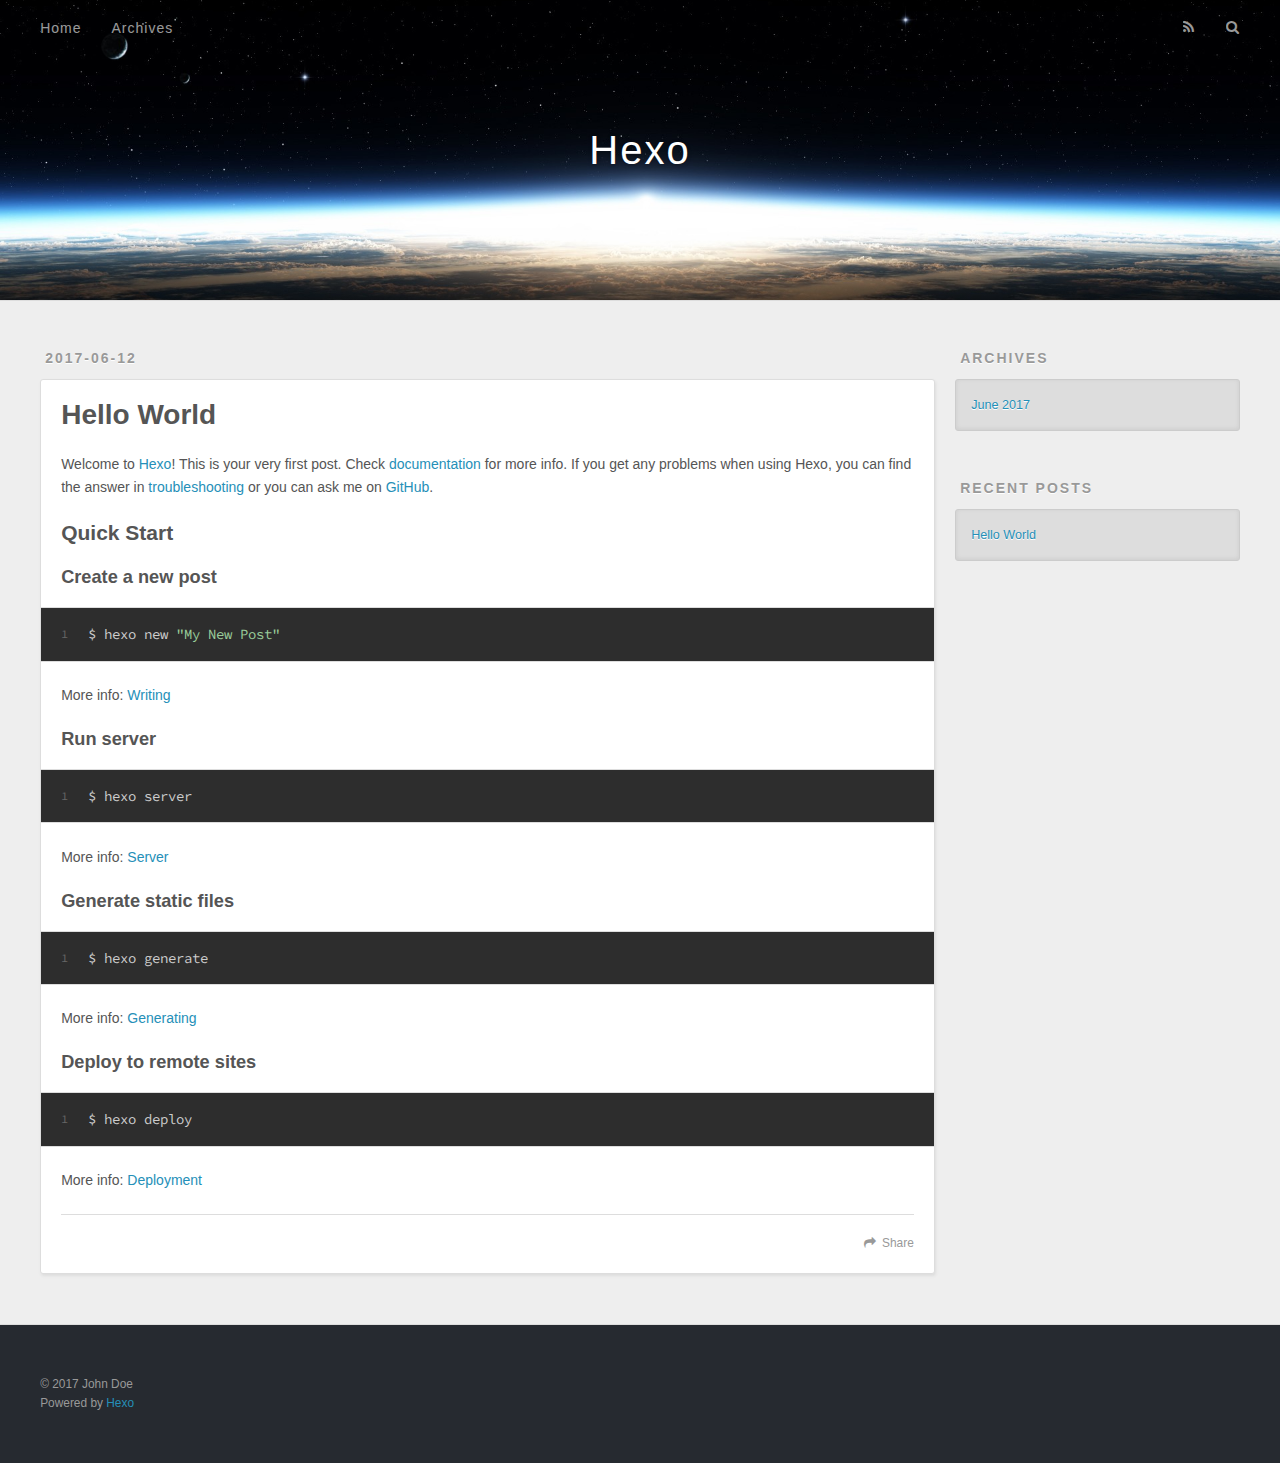
==== index.html @ 24898644 "Site updated: 2017-06-12 10:08:47" ====
<!DOCTYPE html>
<html>
<head>
  <meta charset="utf-8">
  
  <title>Hexo</title>
  <meta name="viewport" content="width=device-width, initial-scale=1, maximum-scale=1">
  <meta property="og:type" content="website">
<meta property="og:title" content="Hexo">
<meta property="og:url" content="http://yoursite.com/index.html">
<meta property="og:site_name" content="Hexo">
<meta name="twitter:card" content="summary">
<meta name="twitter:title" content="Hexo">
  
    <link rel="alternate" href="/atom.xml" title="Hexo" type="application/atom+xml">
  
  
    <link rel="icon" href="/favicon.png">
  
  
    <link href="//fonts.googleapis.com/css?family=Source+Code+Pro" rel="stylesheet" type="text/css">
  
  <link rel="stylesheet" href="/css/style.css">
  

</head>

<body>
  <div id="container">
    <div id="wrap">
      <header id="header">
  <div id="banner"></div>
  <div id="header-outer" class="outer">
    <div id="header-title" class="inner">
      <h1 id="logo-wrap">
        <a href="/" id="logo">Hexo</a>
      </h1>
      
    </div>
    <div id="header-inner" class="inner">
      <nav id="main-nav">
        <a id="main-nav-toggle" class="nav-icon"></a>
        
          <a class="main-nav-link" href="/">Home</a>
        
          <a class="main-nav-link" href="/archives">Archives</a>
        
      </nav>
      <nav id="sub-nav">
        
          <a id="nav-rss-link" class="nav-icon" href="/atom.xml" title="RSS Feed"></a>
        
        <a id="nav-search-btn" class="nav-icon" title="Search"></a>
      </nav>
      <div id="search-form-wrap">
        <form action="//google.com/search" method="get" accept-charset="UTF-8" class="search-form"><input type="search" name="q" class="search-form-input" placeholder="Search"><button type="submit" class="search-form-submit">&#xF002;</button><input type="hidden" name="sitesearch" value="http://yoursite.com"></form>
      </div>
    </div>
  </div>
</header>
      <div class="outer">
        <section id="main">
  
    <article id="post-hello-world" class="article article-type-post" itemscope itemprop="blogPost">
  <div class="article-meta">
    <a href="/2017/06/12/hello-world/" class="article-date">
  <time datetime="2017-06-12T01:46:15.329Z" itemprop="datePublished">2017-06-12</time>
</a>
    
  </div>
  <div class="article-inner">
    
    
      <header class="article-header">
        
  
    <h1 itemprop="name">
      <a class="article-title" href="/2017/06/12/hello-world/">Hello World</a>
    </h1>
  

      </header>
    
    <div class="article-entry" itemprop="articleBody">
      
        <p>Welcome to <a href="https://hexo.io/" target="_blank" rel="external">Hexo</a>! This is your very first post. Check <a href="https://hexo.io/docs/" target="_blank" rel="external">documentation</a> for more info. If you get any problems when using Hexo, you can find the answer in <a href="https://hexo.io/docs/troubleshooting.html" target="_blank" rel="external">troubleshooting</a> or you can ask me on <a href="https://github.com/hexojs/hexo/issues" target="_blank" rel="external">GitHub</a>.</p>
<h2 id="Quick-Start"><a href="#Quick-Start" class="headerlink" title="Quick Start"></a>Quick Start</h2><h3 id="Create-a-new-post"><a href="#Create-a-new-post" class="headerlink" title="Create a new post"></a>Create a new post</h3><figure class="highlight bash"><table><tr><td class="gutter"><pre><div class="line">1</div></pre></td><td class="code"><pre><div class="line">$ hexo new <span class="string">"My New Post"</span></div></pre></td></tr></table></figure>
<p>More info: <a href="https://hexo.io/docs/writing.html" target="_blank" rel="external">Writing</a></p>
<h3 id="Run-server"><a href="#Run-server" class="headerlink" title="Run server"></a>Run server</h3><figure class="highlight bash"><table><tr><td class="gutter"><pre><div class="line">1</div></pre></td><td class="code"><pre><div class="line">$ hexo server</div></pre></td></tr></table></figure>
<p>More info: <a href="https://hexo.io/docs/server.html" target="_blank" rel="external">Server</a></p>
<h3 id="Generate-static-files"><a href="#Generate-static-files" class="headerlink" title="Generate static files"></a>Generate static files</h3><figure class="highlight bash"><table><tr><td class="gutter"><pre><div class="line">1</div></pre></td><td class="code"><pre><div class="line">$ hexo generate</div></pre></td></tr></table></figure>
<p>More info: <a href="https://hexo.io/docs/generating.html" target="_blank" rel="external">Generating</a></p>
<h3 id="Deploy-to-remote-sites"><a href="#Deploy-to-remote-sites" class="headerlink" title="Deploy to remote sites"></a>Deploy to remote sites</h3><figure class="highlight bash"><table><tr><td class="gutter"><pre><div class="line">1</div></pre></td><td class="code"><pre><div class="line">$ hexo deploy</div></pre></td></tr></table></figure>
<p>More info: <a href="https://hexo.io/docs/deployment.html" target="_blank" rel="external">Deployment</a></p>

      
    </div>
    <footer class="article-footer">
      <a data-url="http://yoursite.com/2017/06/12/hello-world/" data-id="cj3thqyac0000pcvnlq1rudd5" class="article-share-link">Share</a>
      
      
    </footer>
  </div>
  
</article>


  

</section>
        
          <aside id="sidebar">
  
    

  
    

  
    
  
    
  <div class="widget-wrap">
    <h3 class="widget-title">Archives</h3>
    <div class="widget">
      <ul class="archive-list"><li class="archive-list-item"><a class="archive-list-link" href="/archives/2017/06/">June 2017</a></li></ul>
    </div>
  </div>


  
    
  <div class="widget-wrap">
    <h3 class="widget-title">Recent Posts</h3>
    <div class="widget">
      <ul>
        
          <li>
            <a href="/2017/06/12/hello-world/">Hello World</a>
          </li>
        
      </ul>
    </div>
  </div>

  
</aside>
        
      </div>
      <footer id="footer">
  
  <div class="outer">
    <div id="footer-info" class="inner">
      &copy; 2017 John Doe<br>
      Powered by <a href="http://hexo.io/" target="_blank">Hexo</a>
    </div>
  </div>
</footer>
    </div>
    <nav id="mobile-nav">
  
    <a href="/" class="mobile-nav-link">Home</a>
  
    <a href="/archives" class="mobile-nav-link">Archives</a>
  
</nav>
    

<script src="//ajax.googleapis.com/ajax/libs/jquery/2.0.3/jquery.min.js"></script>


  <link rel="stylesheet" href="/fancybox/jquery.fancybox.css">
  <script src="/fancybox/jquery.fancybox.pack.js"></script>


<script src="/js/script.js"></script>

  </div>
</body>
</html>
---- css/style.css ----
body {
  width: 100%;
}
body:before,
body:after {
  content: "";
  display: table;
}
body:after {
  clear: both;
}
html,
body,
div,
span,
applet,
object,
iframe,
h1,
h2,
h3,
h4,
h5,
h6,
p,
blockquote,
pre,
a,
abbr,
acronym,
address,
big,
cite,
code,
del,
dfn,
em,
img,
ins,
kbd,
q,
s,
samp,
small,
strike,
strong,
sub,
sup,
tt,
var,
dl,
dt,
dd,
ol,
ul,
li,
fieldset,
form,
label,
legend,
table,
caption,
tbody,
tfoot,
thead,
tr,
th,
td {
  margin: 0;
  padding: 0;
  border: 0;
  outline: 0;
  font-weight: inherit;
  font-style: inherit;
  font-family: inherit;
  font-size: 100%;
  vertical-align: baseline;
}
body {
  line-height: 1;
  color: #000;
  background: #fff;
}
ol,
ul {
  list-style: none;
}
table {
  border-collapse: separate;
  border-spacing: 0;
  vertical-align: middle;
}
caption,
th,
td {
  text-align: left;
  font-weight: normal;
  vertical-align: middle;
}
a img {
  border: none;
}
input,
button {
  margin: 0;
  padding: 0;
}
input::-moz-focus-inner,
button::-moz-focus-inner {
  border: 0;
  padding: 0;
}
@font-face {
  font-family: FontAwesome;
  font-style: normal;
  font-weight: normal;
  src: url("fonts/fontawesome-webfont.eot?v=#4.0.3");
  src: url("fonts/fontawesome-webfont.eot?#iefix&v=#4.0.3") format("embedded-opentype"), url("fonts/fontawesome-webfont.woff?v=#4.0.3") format("woff"), url("fonts/fontawesome-webfont.ttf?v=#4.0.3") format("truetype"), url("fonts/fontawesome-webfont.svg#fontawesomeregular?v=#4.0.3") format("svg");
}
html,
body,
#container {
  height: 100%;
}
body {
  background: #eee;
  font: 14px "Helvetica Neue", Helvetica, Arial, sans-serif;
  -webkit-text-size-adjust: 100%;
}
.outer {
  max-width: 1220px;
  margin: 0 auto;
  padding: 0 20px;
}
.outer:before,
.outer:after {
  content: "";
  display: table;
}
.outer:after {
  clear: both;
}
.inner {
  display: inline;
  float: left;
  width: 98.33333333333333%;
  margin: 0 0.833333333333333%;
}
.left,
.alignleft {
  float: left;
}
.right,
.alignright {
  float: right;
}
.clear {
  clear: both;
}
#container {
  position: relative;
}
.mobile-nav-on {
  overflow: hidden;
}
#wrap {
  height: 100%;
  width: 100%;
  position: absolute;
  top: 0;
  left: 0;
  -webkit-transition: 0.2s ease-out;
  -moz-transition: 0.2s ease-out;
  -ms-transition: 0.2s ease-out;
  transition: 0.2s ease-out;
  z-index: 1;
  background: #eee;
}
.mobile-nav-on #wrap {
  left: 280px;
}
@media screen and (min-width: 768px) {
  #main {
    display: inline;
    float: left;
    width: 73.33333333333333%;
    margin: 0 0.833333333333333%;
  }
}
.article-date,
.article-category-link,
.archive-year,
.widget-title {
  text-decoration: none;
  text-transform: uppercase;
  letter-spacing: 2px;
  color: #999;
  margin-bottom: 1em;
  margin-left: 5px;
  line-height: 1em;
  text-shadow: 0 1px #fff;
  font-weight: bold;
}
.article-inner,
.archive-article-inner {
  background: #fff;
  -webkit-box-shadow: 1px 2px 3px #ddd;
  box-shadow: 1px 2px 3px #ddd;
  border: 1px solid #ddd;
  border-radius: 3px;
}
.article-entry h1,
.widget h1 {
  font-size: 2em;
}
.article-entry h2,
.widget h2 {
  font-size: 1.5em;
}
.article-entry h3,
.widget h3 {
  font-size: 1.3em;
}
.article-entry h4,
.widget h4 {
  font-size: 1.2em;
}
.article-entry h5,
.widget h5 {
  font-size: 1em;
}
.article-entry h6,
.widget h6 {
  font-size: 1em;
  color: #999;
}
.article-entry hr,
.widget hr {
  border: 1px dashed #ddd;
}
.article-entry strong,
.widget strong {
  font-weight: bold;
}
.article-entry em,
.widget em,
.article-entry cite,
.widget cite {
  font-style: italic;
}
.article-entry sup,
.widget sup,
.article-entry sub,
.widget sub {
  font-size: 0.75em;
  line-height: 0;
  position: relative;
  vertical-align: baseline;
}
.article-entry sup,
.widget sup {
  top: -0.5em;
}
.article-entry sub,
.widget sub {
  bottom: -0.2em;
}
.article-entry small,
.widget small {
  font-size: 0.85em;
}
.article-entry acronym,
.widget acronym,
.article-entry abbr,
.widget abbr {
  border-bottom: 1px dotted;
}
.article-entry ul,
.widget ul,
.article-entry ol,
.widget ol,
.article-entry dl,
.widget dl {
  margin: 0 20px;
  line-height: 1.6em;
}
.article-entry ul ul,
.widget ul ul,
.article-entry ol ul,
.widget ol ul,
.article-entry ul ol,
.widget ul ol,
.article-entry ol ol,
.widget ol ol {
  margin-top: 0;
  margin-bottom: 0;
}
.article-entry ul,
.widget ul {
  list-style: disc;
}
.article-entry ol,
.widget ol {
  list-style: decimal;
}
.article-entry dt,
.widget dt {
  font-weight: bold;
}
#header {
  height: 300px;
  position: relative;
  border-bottom: 1px solid #ddd;
}
#header:before,
#header:after {
  content: "";
  position: absolute;
  left: 0;
  right: 0;
  height: 40px;
}
#header:before {
  top: 0;
  background: -webkit-linear-gradient(rgba(0,0,0,0.2), transparent);
  background: -moz-linear-gradient(rgba(0,0,0,0.2), transparent);
  background: -ms-linear-gradient(rgba(0,0,0,0.2), transparent);
  background: linear-gradient(rgba(0,0,0,0.2), transparent);
}
#header:after {
  bottom: 0;
  background: -webkit-linear-gradient(transparent, rgba(0,0,0,0.2));
  background: -moz-linear-gradient(transparent, rgba(0,0,0,0.2));
  background: -ms-linear-gradient(transparent, rgba(0,0,0,0.2));
  background: linear-gradient(transparent, rgba(0,0,0,0.2));
}
#header-outer {
  height: 100%;
  position: relative;
}
#header-inner {
  position: relative;
  overflow: hidden;
}
#banner {
  position: absolute;
  top: 0;
  left: 0;
  width: 100%;
  height: 100%;
  background: url("images/banner.jpg") center #000;
  -webkit-background-size: cover;
  -moz-background-size: cover;
  background-size: cover;
  z-index: -1;
}
#header-title {
  text-align: center;
  height: 40px;
  position: absolute;
  top: 50%;
  left: 0;
  margin-top: -20px;
}
#logo,
#subtitle {
  text-decoration: none;
  color: #fff;
  font-weight: 300;
  text-shadow: 0 1px 4px rgba(0,0,0,0.3);
}
#logo {
  font-size: 40px;
  line-height: 40px;
  letter-spacing: 2px;
}
#subtitle {
  font-size: 16px;
  line-height: 16px;
  letter-spacing: 1px;
}
#subtitle-wrap {
  margin-top: 16px;
}
#main-nav {
  float: left;
  margin-left: -15px;
}
.nav-icon,
.main-nav-link {
  float: left;
  color: #fff;
  opacity: 0.6;
  text-decoration: none;
  text-shadow: 0 1px rgba(0,0,0,0.2);
  -webkit-transition: opacity 0.2s;
  -moz-transition: opacity 0.2s;
  -ms-transition: opacity 0.2s;
  transition: opacity 0.2s;
  display: block;
  padding: 20px 15px;
}
.nav-icon:hover,
.main-nav-link:hover {
  opacity: 1;
}
.nav-icon {
  font-family: FontAwesome;
  text-align: center;
  font-size: 14px;
  width: 14px;
  height: 14px;
  padding: 20px 15px;
  position: relative;
  cursor: pointer;
}
.main-nav-link {
  font-weight: 300;
  letter-spacing: 1px;
}
@media screen and (max-width: 479px) {
  .main-nav-link {
    display: none;
  }
}
#main-nav-toggle {
  display: none;
}
#main-nav-toggle:before {
  content: "\f0c9";
}
@media screen and (max-width: 479px) {
  #main-nav-toggle {
    display: block;
  }
}
#sub-nav {
  float: right;
  margin-right: -15px;
}
#nav-rss-link:before {
  content: "\f09e";
}
#nav-search-btn:before {
  content: "\f002";
}
#search-form-wrap {
  position: absolute;
  top: 15px;
  width: 150px;
  height: 30px;
  right: -150px;
  opacity: 0;
  -webkit-transition: 0.2s ease-out;
  -moz-transition: 0.2s ease-out;
  -ms-transition: 0.2s ease-out;
  transition: 0.2s ease-out;
}
#search-form-wrap.on {
  opacity: 1;
  right: 0;
}
@media screen and (max-width: 479px) {
  #search-form-wrap {
    width: 100%;
    right: -100%;
  }
}
.search-form {
  position: absolute;
  top: 0;
  left: 0;
  right: 0;
  background: #fff;
  padding: 5px 15px;
  border-radius: 15px;
  -webkit-box-shadow: 0 0 10px rgba(0,0,0,0.3);
  box-shadow: 0 0 10px rgba(0,0,0,0.3);
}
.search-form-input {
  border: none;
  background: none;
  color: #555;
  width: 100%;
  font: 13px "Helvetica Neue", Helvetica, Arial, sans-serif;
  outline: none;
}
.search-form-input::-webkit-search-results-decoration,
.search-form-input::-webkit-search-cancel-button {
  -webkit-appearance: none;
}
.search-form-submit {
  position: absolute;
  top: 50%;
  right: 10px;
  margin-top: -7px;
  font: 13px FontAwesome;
  border: none;
  background: none;
  color: #bbb;
  cursor: pointer;
}
.search-form-submit:hover,
.search-form-submit:focus {
  color: #777;
}
.article {
  margin: 50px 0;
}
.article-inner {
  overflow: hidden;
}
.article-meta:before,
.article-meta:after {
  content: "";
  display: table;
}
.article-meta:after {
  clear: both;
}
.article-date {
  float: left;
}
.article-category {
  float: left;
  line-height: 1em;
  color: #ccc;
  text-shadow: 0 1px #fff;
  margin-left: 8px;
}
.article-category:before {
  content: "\2022";
}
.article-category-link {
  margin: 0 12px 1em;
}
.article-header {
  padding: 20px 20px 0;
}
.article-title {
  text-decoration: none;
  font-size: 2em;
  font-weight: bold;
  color: #555;
  line-height: 1.1em;
  -webkit-transition: color 0.2s;
  -moz-transition: color 0.2s;
  -ms-transition: color 0.2s;
  transition: color 0.2s;
}
a.article-title:hover {
  color: #258fb8;
}
.article-entry {
  color: #555;
  padding: 0 20px;
}
.article-entry:before,
.article-entry:after {
  content: "";
  display: table;
}
.article-entry:after {
  clear: both;
}
.article-entry p,
.article-entry table {
  line-height: 1.6em;
  margin: 1.6em 0;
}
.article-entry h1,
.article-entry h2,
.article-entry h3,
.article-entry h4,
.article-entry h5,
.article-entry h6 {
  font-weight: bold;
}
.article-entry h1,
.article-entry h2,
.article-entry h3,
.article-entry h4,
.article-entry h5,
.article-entry h6 {
  line-height: 1.1em;
  margin: 1.1em 0;
}
.article-entry a {
  color: #258fb8;
  text-decoration: none;
}
.article-entry a:hover {
  text-decoration: underline;
}
.article-entry ul,
.article-entry ol,
.article-entry dl {
  margin-top: 1.6em;
  margin-bottom: 1.6em;
}
.article-entry img,
.article-entry video {
  max-width: 100%;
  height: auto;
  display: block;
  margin: auto;
}
.article-entry iframe {
  border: none;
}
.article-entry table {
  width: 100%;
  border-collapse: collapse;
  border-spacing: 0;
}
.article-entry th {
  font-weight: bold;
  border-bottom: 3px solid #ddd;
  padding-bottom: 0.5em;
}
.article-entry td {
  border-bottom: 1px solid #ddd;
  padding: 10px 0;
}
.article-entry blockquote {
  font-family: Georgia, "Times New Roman", serif;
  font-size: 1.4em;
  margin: 1.6em 20px;
  text-align: center;
}
.article-entry blockquote footer {
  font-size: 14px;
  margin: 1.6em 0;
  font-family: "Helvetica Neue", Helvetica, Arial, sans-serif;
}
.article-entry blockquote footer cite:before {
  content: "—";
  padding: 0 0.5em;
}
.article-entry .pullquote {
  text-align: left;
  width: 45%;
  margin: 0;
}
.article-entry .pullquote.left {
  margin-left: 0.5em;
  margin-right: 1em;
}
.article-entry .pullquote.right {
  margin-right: 0.5em;
  margin-left: 1em;
}
.article-entry .caption {
  color: #999;
  display: block;
  font-size: 0.9em;
  margin-top: 0.5em;
  position: relative;
  text-align: center;
}
.article-entry .video-container {
  position: relative;
  padding-top: 56.25%;
  height: 0;
  overflow: hidden;
}
.article-entry .video-container iframe,
.article-entry .video-container object,
.article-entry .video-container embed {
  position: absolute;
  top: 0;
  left: 0;
  width: 100%;
  height: 100%;
  margin-top: 0;
}
.article-more-link a {
  display: inline-block;
  line-height: 1em;
  padding: 6px 15px;
  border-radius: 15px;
  background: #eee;
  color: #999;
  text-shadow: 0 1px #fff;
  text-decoration: none;
}
.article-more-link a:hover {
  background: #258fb8;
  color: #fff;
  text-decoration: none;
  text-shadow: 0 1px #1e7293;
}
.article-footer {
  font-size: 0.85em;
  line-height: 1.6em;
  border-top: 1px solid #ddd;
  padding-top: 1.6em;
  margin: 0 20px 20px;
}
.article-footer:before,
.article-footer:after {
  content: "";
  display: table;
}
.article-footer:after {
  clear: both;
}
.article-footer a {
  color: #999;
  text-decoration: none;
}
.article-footer a:hover {
  color: #555;
}
.article-tag-list-item {
  float: left;
  margin-right: 10px;
}
.article-tag-list-link:before {
  content: "#";
}
.article-comment-link {
  float: right;
}
.article-comment-link:before {
  content: "\f075";
  font-family: FontAwesome;
  padding-right: 8px;
}
.article-share-link {
  cursor: pointer;
  float: right;
  margin-left: 20px;
}
.article-share-link:before {
  content: "\f064";
  font-family: FontAwesome;
  padding-right: 6px;
}
#article-nav {
  position: relative;
}
#article-nav:before,
#article-nav:after {
  content: "";
  display: table;
}
#article-nav:after {
  clear: both;
}
@media screen and (min-width: 768px) {
  #article-nav {
    margin: 50px 0;
  }
  #article-nav:before {
    width: 8px;
    height: 8px;
    position: absolute;
    top: 50%;
    left: 50%;
    margin-top: -4px;
    margin-left: -4px;
    content: "";
    border-radius: 50%;
    background: #ddd;
    -webkit-box-shadow: 0 1px 2px #fff;
    box-shadow: 0 1px 2px #fff;
  }
}
.article-nav-link-wrap {
  text-decoration: none;
  text-shadow: 0 1px #fff;
  color: #999;
  -webkit-box-sizing: border-box;
  -moz-box-sizing: border-box;
  box-sizing: border-box;
  margin-top: 50px;
  text-align: center;
  display: block;
}
.article-nav-link-wrap:hover {
  color: #555;
}
@media screen and (min-width: 768px) {
  .article-nav-link-wrap {
    width: 50%;
    margin-top: 0;
  }
}
@media screen and (min-width: 768px) {
  #article-nav-newer {
    float: left;
    text-align: right;
    padding-right: 20px;
  }
}
@media screen and (min-width: 768px) {
  #article-nav-older {
    float: right;
    text-align: left;
    padding-left: 20px;
  }
}
.article-nav-caption {
  text-transform: uppercase;
  letter-spacing: 2px;
  color: #ddd;
  line-height: 1em;
  font-weight: bold;
}
#article-nav-newer .article-nav-caption {
  margin-right: -2px;
}
.article-nav-title {
  font-size: 0.85em;
  line-height: 1.6em;
  margin-top: 0.5em;
}
.article-share-box {
  position: absolute;
  display: none;
  background: #fff;
  -webkit-box-shadow: 1px 2px 10px rgba(0,0,0,0.2);
  box-shadow: 1px 2px 10px rgba(0,0,0,0.2);
  border-radius: 3px;
  margin-left: -145px;
  overflow: hidden;
  z-index: 1;
}
.article-share-box.on {
  display: block;
}
.article-share-input {
  width: 100%;
  background: none;
  -webkit-box-sizing: border-box;
  -moz-box-sizing: border-box;
  box-sizing: border-box;
  font: 14px "Helvetica Neue", Helvetica, Arial, sans-serif;
  padding: 0 15px;
  color: #555;
  outline: none;
  border: 1px solid #ddd;
  border-radius: 3px 3px 0 0;
  height: 36px;
  line-height: 36px;
}
.article-share-links {
  background: #eee;
}
.article-share-links:before,
.article-share-links:after {
  content: "";
  display: table;
}
.article-share-links:after {
  clear: both;
}
.article-share-twitter,
.article-share-facebook,
.article-share-pinterest,
.article-share-google {
  width: 50px;
  height: 36px;
  display: block;
  float: left;
  position: relative;
  color: #999;
  text-shadow: 0 1px #fff;
}
.article-share-twitter:before,
.article-share-facebook:before,
.article-share-pinterest:before,
.article-share-google:before {
  font-size: 20px;
  font-family: FontAwesome;
  width: 20px;
  height: 20px;
  position: absolute;
  top: 50%;
  left: 50%;
  margin-top: -10px;
  margin-left: -10px;
  text-align: center;
}
.article-share-twitter:hover,
.article-share-facebook:hover,
.article-share-pinterest:hover,
.article-share-google:hover {
  color: #fff;
}
.article-share-twitter:before {
  content: "\f099";
}
.article-share-twitter:hover {
  background: #00aced;
  text-shadow: 0 1px #008abe;
}
.article-share-facebook:before {
  content: "\f09a";
}
.article-share-facebook:hover {
  background: #3b5998;
  text-shadow: 0 1px #2f477a;
}
.article-share-pinterest:before {
  content: "\f0d2";
}
.article-share-pinterest:hover {
  background: #cb2027;
  text-shadow: 0 1px #a21a1f;
}
.article-share-google:before {
  content: "\f0d5";
}
.article-share-google:hover {
  background: #dd4b39;
  text-shadow: 0 1px #be3221;
}
.article-gallery {
  background: #000;
  position: relative;
}
.article-gallery-photos {
  position: relative;
  overflow: hidden;
}
.article-gallery-img {
  display: none;
  max-width: 100%;
}
.article-gallery-img:first-child {
  display: block;
}
.article-gallery-img.loaded {
  position: absolute;
  display: block;
}
.article-gallery-img img {
  display: block;
  max-width: 100%;
  margin: 0 auto;
}
#comments {
  background: #fff;
  -webkit-box-shadow: 1px 2px 3px #ddd;
  box-shadow: 1px 2px 3px #ddd;
  padding: 20px;
  border: 1px solid #ddd;
  border-radius: 3px;
  margin: 50px 0;
}
#comments a {
  color: #258fb8;
}
.archives-wrap {
  margin: 50px 0;
}
.archives:before,
.archives:after {
  content: "";
  display: table;
}
.archives:after {
  clear: both;
}
.archive-year-wrap {
  margin-bottom: 1em;
}
.archives {
  -webkit-column-gap: 10px;
  -moz-column-gap: 10px;
  column-gap: 10px;
}
@media screen and (min-width: 480px) and (max-width: 767px) {
  .archives {
    -webkit-column-count: 2;
    -moz-column-count: 2;
    column-count: 2;
  }
}
@media screen and (min-width: 768px) {
  .archives {
    -webkit-column-count: 3;
    -moz-column-count: 3;
    column-count: 3;
  }
}
.archive-article {
  -webkit-column-break-inside: avoid;
  page-break-inside: avoid;
  overflow: hidden;
  break-inside: avoid-column;
}
.archive-article-inner {
  padding: 10px;
  margin-bottom: 15px;
}
.archive-article-title {
  text-decoration: none;
  font-weight: bold;
  color: #555;
  -webkit-transition: color 0.2s;
  -moz-transition: color 0.2s;
  -ms-transition: color 0.2s;
  transition: color 0.2s;
  line-height: 1.6em;
}
.archive-article-title:hover {
  color: #258fb8;
}
.archive-article-footer {
  margin-top: 1em;
}
.archive-article-date {
  color: #999;
  text-decoration: none;
  font-size: 0.85em;
  line-height: 1em;
  margin-bottom: 0.5em;
  display: block;
}
#page-nav {
  margin: 50px auto;
  background: #fff;
  -webkit-box-shadow: 1px 2px 3px #ddd;
  box-shadow: 1px 2px 3px #ddd;
  border: 1px solid #ddd;
  border-radius: 3px;
  text-align: center;
  color: #999;
  overflow: hidden;
}
#page-nav:before,
#page-nav:after {
  content: "";
  display: table;
}
#page-nav:after {
  clear: both;
}
#page-nav a,
#page-nav span {
  padding: 10px 20px;
  line-height: 1;
  height: 2ex;
}
#page-nav a {
  color: #999;
  text-decoration: none;
}
#page-nav a:hover {
  background: #999;
  color: #fff;
}
#page-nav .prev {
  float: left;
}
#page-nav .next {
  float: right;
}
#page-nav .page-number {
  display: inline-block;
}
@media screen and (max-width: 479px) {
  #page-nav .page-number {
    display: none;
  }
}
#page-nav .current {
  color: #555;
  font-weight: bold;
}
#page-nav .space {
  color: #ddd;
}
#footer {
  background: #262a30;
  padding: 50px 0;
  border-top: 1px solid #ddd;
  color: #999;
}
#footer a {
  color: #258fb8;
  text-decoration: none;
}
#footer a:hover {
  text-decoration: underline;
}
#footer-info {
  line-height: 1.6em;
  font-size: 0.85em;
}
.article-entry pre,
.article-entry .highlight {
  background: #2d2d2d;
  margin: 0 -20px;
  padding: 15px 20px;
  border-style: solid;
  border-color: #ddd;
  border-width: 1px 0;
  overflow: auto;
  color: #ccc;
  line-height: 22.400000000000002px;
}
.article-entry .highlight .gutter pre,
.article-entry .gist .gist-file .gist-data .line-numbers {
  color: #666;
  font-size: 0.85em;
}
.article-entry pre,
.article-entry code {
  font-family: "Source Code Pro", Consolas, Monaco, Menlo, Consolas, monospace;
}
.article-entry code {
  background: #eee;
  text-shadow: 0 1px #fff;
  padding: 0 0.3em;
}
.article-entry pre code {
  background: none;
  text-shadow: none;
  padding: 0;
}
.article-entry .highlight pre {
  border: none;
  margin: 0;
  padding: 0;
}
.article-entry .highlight table {
  margin: 0;
  width: auto;
}
.article-entry .highlight td {
  border: none;
  padding: 0;
}
.article-entry .highlight figcaption {
  font-size: 0.85em;
  color: #999;
  line-height: 1em;
  margin-bottom: 1em;
}
.article-entry .highlight figcaption:before,
.article-entry .highlight figcaption:after {
  content: "";
  display: table;
}
.article-entry .highlight figcaption:after {
  clear: both;
}
.article-entry .highlight figcaption a {
  float: right;
}
.article-entry .highlight .gutter pre {
  text-align: right;
  padding-right: 20px;
}
.article-entry .highlight .line {
  height: 22.400000000000002px;
}
.article-entry .highlight .line.marked {
  background: #515151;
}
.article-entry .gist {
  margin: 0 -20px;
  border-style: solid;
  border-color: #ddd;
  border-width: 1px 0;
  background: #2d2d2d;
  padding: 15px 20px 15px 0;
}
.article-entry .gist .gist-file {
  border: none;
  font-family: "Source Code Pro", Consolas, Monaco, Menlo, Consolas, monospace;
  margin: 0;
}
.article-entry .gist .gist-file .gist-data {
  background: none;
  border: none;
}
.article-entry .gist .gist-file .gist-data .line-numbers {
  background: none;
  border: none;
  padding: 0 20px 0 0;
}
.article-entry .gist .gist-file .gist-data .line-data {
  padding: 0 !important;
}
.article-entry .gist .gist-file .highlight {
  margin: 0;
  padding: 0;
  border: none;
}
.article-entry .gist .gist-file .gist-meta {
  background: #2d2d2d;
  color: #999;
  font: 0.85em "Helvetica Neue", Helvetica, Arial, sans-serif;
  text-shadow: 0 0;
  padding: 0;
  margin-top: 1em;
  margin-left: 20px;
}
.article-entry .gist .gist-file .gist-meta a {
  color: #258fb8;
  font-weight: normal;
}
.article-entry .gist .gist-file .gist-meta a:hover {
  text-decoration: underline;
}
pre .comment,
pre .title {
  color: #999;
}
pre .variable,
pre .attribute,
pre .tag,
pre .regexp,
pre .ruby .constant,
pre .xml .tag .title,
pre .xml .pi,
pre .xml .doctype,
pre .html .doctype,
pre .css .id,
pre .css .class,
pre .css .pseudo {
  color: #f2777a;
}
pre .number,
pre .preprocessor,
pre .built_in,
pre .literal,
pre .params,
pre .constant {
  color: #f99157;
}
pre .class,
pre .ruby .class .title,
pre .css .rules .attribute {
  color: #9c9;
}
pre .string,
pre .value,
pre .inheritance,
pre .header,
pre .ruby .symbol,
pre .xml .cdata {
  color: #9c9;
}
pre .css .hexcolor {
  color: #6cc;
}
pre .function,
pre .python .decorator,
pre .python .title,
pre .ruby .function .title,
pre .ruby .title .keyword,
pre .perl .sub,
pre .javascript .title,
pre .coffeescript .title {
  color: #69c;
}
pre .keyword,
pre .javascript .function {
  color: #c9c;
}
@media screen and (max-width: 479px) {
  #mobile-nav {
    position: absolute;
    top: 0;
    left: 0;
    width: 280px;
    height: 100%;
    background: #191919;
    border-right: 1px solid #fff;
  }
}
@media screen and (max-width: 479px) {
  .mobile-nav-link {
    display: block;
    color: #999;
    text-decoration: none;
    padding: 15px 20px;
    font-weight: bold;
  }
  .mobile-nav-link:hover {
    color: #fff;
  }
}
@media screen and (min-width: 768px) {
  #sidebar {
    display: inline;
    float: left;
    width: 23.333333333333332%;
    margin: 0 0.833333333333333%;
  }
}
.widget-wrap {
  margin: 50px 0;
}
.widget {
  color: #777;
  text-shadow: 0 1px #fff;
  background: #ddd;
  -webkit-box-shadow: 0 -1px 4px #ccc inset;
  box-shadow: 0 -1px 4px #ccc inset;
  border: 1px solid #ccc;
  padding: 15px;
  border-radius: 3px;
}
.widget a {
  color: #258fb8;
  text-decoration: none;
}
.widget a:hover {
  text-decoration: underline;
}
.widget ul ul,
.widget ol ul,
.widget dl ul,
.widget ul ol,
.widget ol ol,
.widget dl ol,
.widget ul dl,
.widget ol dl,
.widget dl dl {
  margin-left: 15px;
  list-style: disc;
}
.widget {
  line-height: 1.6em;
  word-wrap: break-word;
  font-size: 0.9em;
}
.widget ul,
.widget ol {
  list-style: none;
  margin: 0;
}
.widget ul ul,
.widget ol ul,
.widget ul ol,
.widget ol ol {
  margin: 0 20px;
}
.widget ul ul,
.widget ol ul {
  list-style: disc;
}
.widget ul ol,
.widget ol ol {
  list-style: decimal;
}
.category-list-count,
.tag-list-count,
.archive-list-count {
  padding-left: 5px;
  color: #999;
  font-size: 0.85em;
}
.category-list-count:before,
.tag-list-count:before,
.archive-list-count:before {
  content: "(";
}
.category-list-count:after,
.tag-list-count:after,
.archive-list-count:after {
  content: ")";
}
.tagcloud a {
  margin-right: 5px;
  display: inline-block;
}
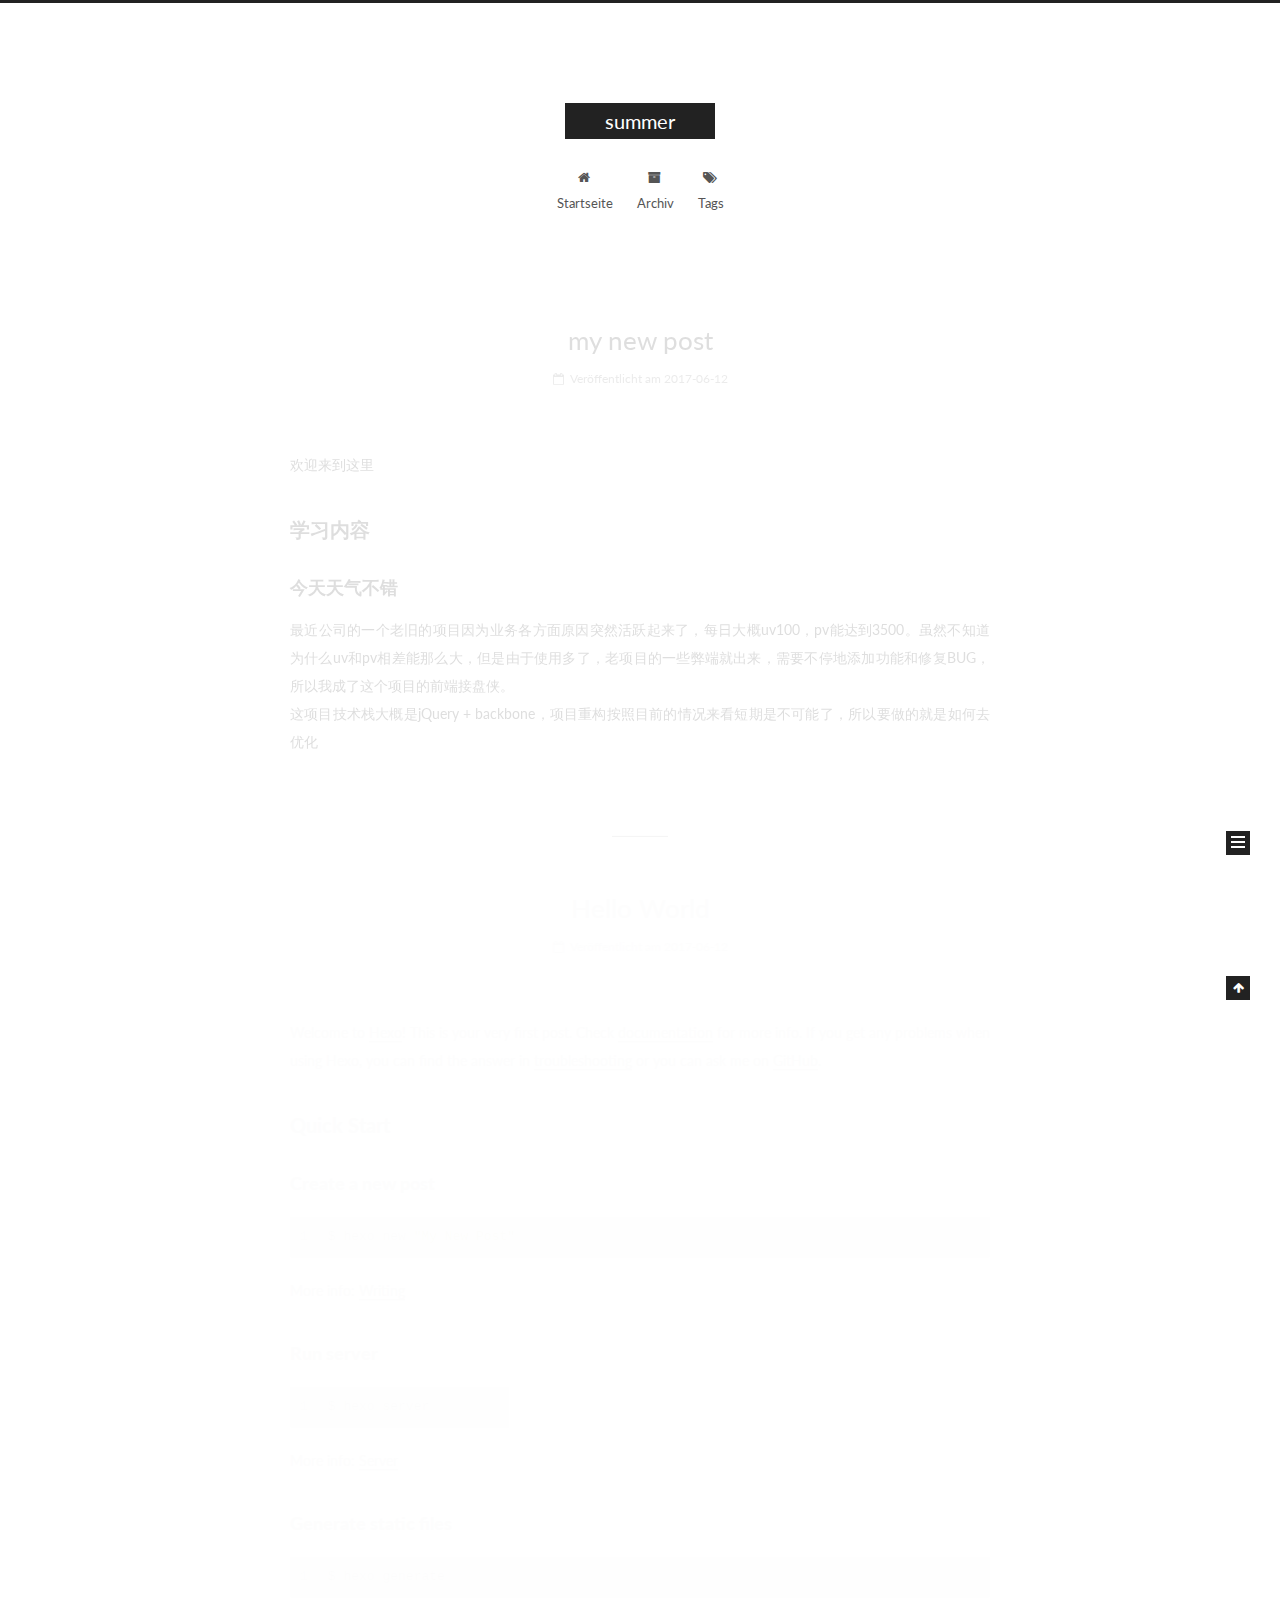
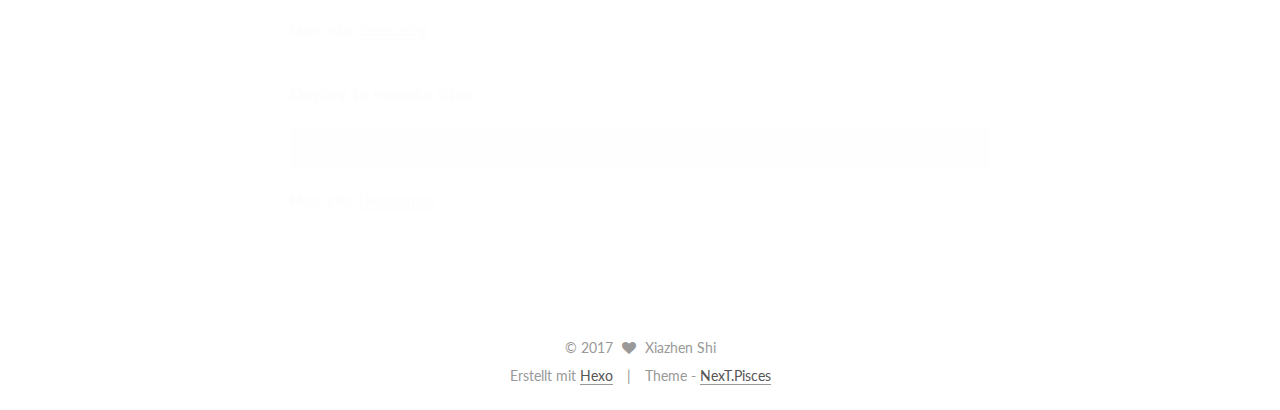
==== commit 8227caae: "Site updated: 2017-06-12 13:11:20" ====
--- a/index.html
+++ b/index.html
@@ -1,89 +1,441 @@
-<!DOCTYPE html>
-<html>
+<!doctype html>
+
+
+
+  
+
+
+<html class="theme-next pisces use-motion" lang="">
 <head>
-  <meta charset="utf-8">
-  
-  <title>Hexo</title>
-  <meta name="viewport" content="width=device-width, initial-scale=1, maximum-scale=1">
-  <meta property="og:type" content="website">
-<meta property="og:title" content="Hexo">
+  <meta charset="UTF-8"/>
+<meta http-equiv="X-UA-Compatible" content="IE=edge" />
+<meta name="viewport" content="width=device-width, initial-scale=1, maximum-scale=1"/>
+
+
+
+
+
+
+
+
+
+<meta http-equiv="Cache-Control" content="no-transform" />
+<meta http-equiv="Cache-Control" content="no-siteapp" />
+
+
+
+
+
+
+
+
+
+
+
+
+
+
+
+  
+  
+  <link href="/lib/fancybox/source/jquery.fancybox.css?v=2.1.5" rel="stylesheet" type="text/css" />
+
+
+
+
+  
+  
+  
+  
+
+  
+    
+    
+  
+
+  
+
+  
+
+  
+
+  
+
+  
+    
+    
+    <link href="//fonts.googleapis.com/css?family=Lato:300,300italic,400,400italic,700,700italic&subset=latin,latin-ext" rel="stylesheet" type="text/css">
+  
+
+
+
+
+
+
+<link href="/lib/font-awesome/css/font-awesome.min.css?v=4.6.2" rel="stylesheet" type="text/css" />
+
+<link href="/css/main.css?v=5.1.1" rel="stylesheet" type="text/css" />
+
+
+  <meta name="keywords" content="Hexo, NexT" />
+
+
+
+
+
+
+
+
+  <link rel="shortcut icon" type="image/x-icon" href="/favicon.ico?v=5.1.1" />
+
+
+
+
+
+
+<meta property="og:type" content="website">
+<meta property="og:title" content="summer">
 <meta property="og:url" content="http://yoursite.com/index.html">
-<meta property="og:site_name" content="Hexo">
+<meta property="og:site_name" content="summer">
 <meta name="twitter:card" content="summary">
-<meta name="twitter:title" content="Hexo">
-  
-    <link rel="alternate" href="/atom.xml" title="Hexo" type="application/atom+xml">
-  
-  
-    <link rel="icon" href="/favicon.png">
-  
-  
-    <link href="//fonts.googleapis.com/css?family=Source+Code+Pro" rel="stylesheet" type="text/css">
-  
-  <link rel="stylesheet" href="/css/style.css">
-  
-
+<meta name="twitter:title" content="summer">
+
+
+
+<script type="text/javascript" id="hexo.configurations">
+  var NexT = window.NexT || {};
+  var CONFIG = {
+    root: '/',
+    scheme: 'Pisces',
+    sidebar: {"position":"left","display":"post","offset":12,"offset_float":0,"b2t":false,"scrollpercent":false},
+    fancybox: true,
+    motion: true,
+    duoshuo: {
+      userId: '0',
+      author: 'Author'
+    },
+    algolia: {
+      applicationID: '',
+      apiKey: '',
+      indexName: '',
+      hits: {"per_page":10},
+      labels: {"input_placeholder":"Search for Posts","hits_empty":"We didn't find any results for the search: ${query}","hits_stats":"${hits} results found in ${time} ms"}
+    }
+  };
+</script>
+
+
+
+  <link rel="canonical" href="http://yoursite.com/"/>
+
+
+
+
+
+  <title>summer</title>
 </head>
 
-<body>
-  <div id="container">
-    <div id="wrap">
-      <header id="header">
-  <div id="banner"></div>
-  <div id="header-outer" class="outer">
-    <div id="header-title" class="inner">
-      <h1 id="logo-wrap">
-        <a href="/" id="logo">Hexo</a>
-      </h1>
-      
-    </div>
-    <div id="header-inner" class="inner">
-      <nav id="main-nav">
-        <a id="main-nav-toggle" class="nav-icon"></a>
-        
-          <a class="main-nav-link" href="/">Home</a>
-        
-          <a class="main-nav-link" href="/archives">Archives</a>
-        
-      </nav>
-      <nav id="sub-nav">
-        
-          <a id="nav-rss-link" class="nav-icon" href="/atom.xml" title="RSS Feed"></a>
-        
-        <a id="nav-search-btn" class="nav-icon" title="Search"></a>
-      </nav>
-      <div id="search-form-wrap">
-        <form action="//google.com/search" method="get" accept-charset="UTF-8" class="search-form"><input type="search" name="q" class="search-form-input" placeholder="Search"><button type="submit" class="search-form-submit">&#xF002;</button><input type="hidden" name="sitesearch" value="http://yoursite.com"></form>
-      </div>
-    </div>
+<body itemscope itemtype="http://schema.org/WebPage" lang="">
+
+  
+
+
+
+
+
+
+
+
+
+
+
+
+
+
+
+  
+  
+    
+  
+
+  <div class="container sidebar-position-left 
+   page-home 
+ ">
+    <div class="headband"></div>
+
+    <header id="header" class="header" itemscope itemtype="http://schema.org/WPHeader">
+      <div class="header-inner"><div class="site-brand-wrapper">
+  <div class="site-meta ">
+    
+
+    <div class="custom-logo-site-title">
+      <a href="/"  class="brand" rel="start">
+        <span class="logo-line-before"><i></i></span>
+        <span class="site-title">summer</span>
+        <span class="logo-line-after"><i></i></span>
+      </a>
+    </div>
+      
+        <p class="site-subtitle"></p>
+      
   </div>
-</header>
-      <div class="outer">
-        <section id="main">
-  
-    <article id="post-hello-world" class="article article-type-post" itemscope itemprop="blogPost">
-  <div class="article-meta">
-    <a href="/2017/06/12/hello-world/" class="article-date">
-  <time datetime="2017-06-12T01:46:15.329Z" itemprop="datePublished">2017-06-12</time>
-</a>
-    
+
+  <div class="site-nav-toggle">
+    <button>
+      <span class="btn-bar"></span>
+      <span class="btn-bar"></span>
+      <span class="btn-bar"></span>
+    </button>
   </div>
-  <div class="article-inner">
-    
-    
-      <header class="article-header">
-        
-  
-    <h1 itemprop="name">
-      <a class="article-title" href="/2017/06/12/hello-world/">Hello World</a>
-    </h1>
-  
-
+</div>
+
+<nav class="site-nav">
+  
+
+  
+    <ul id="menu" class="menu">
+      
+        
+        <li class="menu-item menu-item-home">
+          <a href="/" rel="section">
+            
+              <i class="menu-item-icon fa fa-fw fa-home"></i> <br />
+            
+            Startseite
+          </a>
+        </li>
+      
+        
+        <li class="menu-item menu-item-archives">
+          <a href="/archives/" rel="section">
+            
+              <i class="menu-item-icon fa fa-fw fa-archive"></i> <br />
+            
+            Archiv
+          </a>
+        </li>
+      
+        
+        <li class="menu-item menu-item-tags">
+          <a href="/tags/" rel="section">
+            
+              <i class="menu-item-icon fa fa-fw fa-tags"></i> <br />
+            
+            Tags
+          </a>
+        </li>
+      
+
+      
+    </ul>
+  
+
+  
+</nav>
+
+
+
+ </div>
+    </header>
+
+    <main id="main" class="main">
+      <div class="main-inner">
+        <div class="content-wrap">
+          <div id="content" class="content">
+            
+  <section id="posts" class="posts-expand">
+    
+      
+
+  
+
+  
+  
+  
+
+  <article class="post post-type-normal " itemscope itemtype="http://schema.org/Article">
+    <link itemprop="mainEntityOfPage" href="http://yoursite.com/2017/06/12/my-new-post/">
+
+    <span hidden itemprop="author" itemscope itemtype="http://schema.org/Person">
+      <meta itemprop="name" content="Xiazhen Shi">
+      <meta itemprop="description" content="">
+      <meta itemprop="image" content="/images/avatar.gif">
+    </span>
+
+    <span hidden itemprop="publisher" itemscope itemtype="http://schema.org/Organization">
+      <meta itemprop="name" content="summer">
+    </span>
+
+    
+      <header class="post-header">
+
+        
+        
+          <h1 class="post-title" itemprop="name headline">
+                
+                <a class="post-title-link" href="/2017/06/12/my-new-post/" itemprop="url">my new post</a></h1>
+        
+
+        <div class="post-meta">
+          <span class="post-time">
+            
+              <span class="post-meta-item-icon">
+                <i class="fa fa-calendar-o"></i>
+              </span>
+              
+                <span class="post-meta-item-text">Veröffentlicht am</span>
+              
+              <time title="Post created" itemprop="dateCreated datePublished" datetime="2017-06-12T11:05:19+08:00">
+                2017-06-12
+              </time>
+            
+
+            
+
+            
+          </span>
+
+          
+
+          
+            
+          
+
+          
+          
+
+          
+
+          
+
+          
+
+        </div>
       </header>
     
-    <div class="article-entry" itemprop="articleBody">
-      
-        <p>Welcome to <a href="https://hexo.io/" target="_blank" rel="external">Hexo</a>! This is your very first post. Check <a href="https://hexo.io/docs/" target="_blank" rel="external">documentation</a> for more info. If you get any problems when using Hexo, you can find the answer in <a href="https://hexo.io/docs/troubleshooting.html" target="_blank" rel="external">troubleshooting</a> or you can ask me on <a href="https://github.com/hexojs/hexo/issues" target="_blank" rel="external">GitHub</a>.</p>
+
+    <div class="post-body" itemprop="articleBody">
+
+      
+      
+
+      
+        
+          
+            <p>欢迎来到这里</p>
+<h2 id="学习内容"><a href="#学习内容" class="headerlink" title="学习内容"></a>学习内容</h2><h3 id="今天天气不错"><a href="#今天天气不错" class="headerlink" title="今天天气不错"></a>今天天气不错</h3><p>最近公司的一个老旧的项目因为业务各方面原因突然活跃起来了，每日大概uv100，pv能达到3500。虽然不知道为什么uv和pv相差能那么大，但是由于使用多了，老项目的一些弊端就出来，需要不停地添加功能和修复BUG，所以我成了这个项目的前端接盘侠。<br>这项目技术栈大概是jQuery + backbone，项目重构按照目前的情况来看短期是不可能了，所以要做的就是如何去优化</p>
+
+          
+        
+      
+    </div>
+
+    <div>
+      
+    </div>
+
+    <div>
+      
+    </div>
+
+    <div>
+      
+    </div>
+
+    <footer class="post-footer">
+      
+
+      
+
+      
+
+      
+      
+        <div class="post-eof"></div>
+      
+    </footer>
+  </article>
+
+
+    
+      
+
+  
+
+  
+  
+  
+
+  <article class="post post-type-normal " itemscope itemtype="http://schema.org/Article">
+    <link itemprop="mainEntityOfPage" href="http://yoursite.com/2017/06/12/hello-world/">
+
+    <span hidden itemprop="author" itemscope itemtype="http://schema.org/Person">
+      <meta itemprop="name" content="Xiazhen Shi">
+      <meta itemprop="description" content="">
+      <meta itemprop="image" content="/images/avatar.gif">
+    </span>
+
+    <span hidden itemprop="publisher" itemscope itemtype="http://schema.org/Organization">
+      <meta itemprop="name" content="summer">
+    </span>
+
+    
+      <header class="post-header">
+
+        
+        
+          <h1 class="post-title" itemprop="name headline">
+                
+                <a class="post-title-link" href="/2017/06/12/hello-world/" itemprop="url">Hello World</a></h1>
+        
+
+        <div class="post-meta">
+          <span class="post-time">
+            
+              <span class="post-meta-item-icon">
+                <i class="fa fa-calendar-o"></i>
+              </span>
+              
+                <span class="post-meta-item-text">Veröffentlicht am</span>
+              
+              <time title="Post created" itemprop="dateCreated datePublished" datetime="2017-06-12T09:46:15+08:00">
+                2017-06-12
+              </time>
+            
+
+            
+
+            
+          </span>
+
+          
+
+          
+            
+          
+
+          
+          
+
+          
+
+          
+
+          
+
+        </div>
+      </header>
+    
+
+    <div class="post-body" itemprop="articleBody">
+
+      
+      
+
+      
+        
+          
+            <p>Welcome to <a href="https://hexo.io/" target="_blank" rel="external">Hexo</a>! This is your very first post. Check <a href="https://hexo.io/docs/" target="_blank" rel="external">documentation</a> for more info. If you get any problems when using Hexo, you can find the answer in <a href="https://hexo.io/docs/troubleshooting.html" target="_blank" rel="external">troubleshooting</a> or you can ask me on <a href="https://github.com/hexojs/hexo/issues" target="_blank" rel="external">GitHub</a>.</p>
 <h2 id="Quick-Start"><a href="#Quick-Start" class="headerlink" title="Quick Start"></a>Quick Start</h2><h3 id="Create-a-new-post"><a href="#Create-a-new-post" class="headerlink" title="Create a new post"></a>Create a new post</h3><figure class="highlight bash"><table><tr><td class="gutter"><pre><div class="line">1</div></pre></td><td class="code"><pre><div class="line">$ hexo new <span class="string">"My New Post"</span></div></pre></td></tr></table></figure>
 <p>More info: <a href="https://hexo.io/docs/writing.html" target="_blank" rel="external">Writing</a></p>
 <h3 id="Run-server"><a href="#Run-server" class="headerlink" title="Run server"></a>Run server</h3><figure class="highlight bash"><table><tr><td class="gutter"><pre><div class="line">1</div></pre></td><td class="code"><pre><div class="line">$ hexo server</div></pre></td></tr></table></figure>
@@ -93,88 +445,295 @@
 <h3 id="Deploy-to-remote-sites"><a href="#Deploy-to-remote-sites" class="headerlink" title="Deploy to remote sites"></a>Deploy to remote sites</h3><figure class="highlight bash"><table><tr><td class="gutter"><pre><div class="line">1</div></pre></td><td class="code"><pre><div class="line">$ hexo deploy</div></pre></td></tr></table></figure>
 <p>More info: <a href="https://hexo.io/docs/deployment.html" target="_blank" rel="external">Deployment</a></p>
 
-      
-    </div>
-    <footer class="article-footer">
-      <a data-url="http://yoursite.com/2017/06/12/hello-world/" data-id="cj3thqyac0000pcvnlq1rudd5" class="article-share-link">Share</a>
-      
+          
+        
+      
+    </div>
+
+    <div>
+      
+    </div>
+
+    <div>
+      
+    </div>
+
+    <div>
+      
+    </div>
+
+    <footer class="post-footer">
+      
+
+      
+
+      
+
+      
+      
+        <div class="post-eof"></div>
       
     </footer>
+  </article>
+
+
+    
+  </section>
+
+  
+
+
+          </div>
+          
+
+
+          
+
+        </div>
+        
+          
+  
+  <div class="sidebar-toggle">
+    <div class="sidebar-toggle-line-wrap">
+      <span class="sidebar-toggle-line sidebar-toggle-line-first"></span>
+      <span class="sidebar-toggle-line sidebar-toggle-line-middle"></span>
+      <span class="sidebar-toggle-line sidebar-toggle-line-last"></span>
+    </div>
   </div>
-  
-</article>
-
-
-  
-
-</section>
-        
-          <aside id="sidebar">
-  
-    
-
-  
-    
-
-  
-    
-  
-    
-  <div class="widget-wrap">
-    <h3 class="widget-title">Archives</h3>
-    <div class="widget">
-      <ul class="archive-list"><li class="archive-list-item"><a class="archive-list-link" href="/archives/2017/06/">June 2017</a></li></ul>
-    </div>
+
+  <aside id="sidebar" class="sidebar">
+    <div class="sidebar-inner">
+
+      
+
+      
+
+      <section class="site-overview sidebar-panel sidebar-panel-active">
+        <div class="site-author motion-element" itemprop="author" itemscope itemtype="http://schema.org/Person">
+          <img class="site-author-image" itemprop="image"
+               src="/images/avatar.gif"
+               alt="Xiazhen Shi" />
+          <p class="site-author-name" itemprop="name">Xiazhen Shi</p>
+           
+              <p class="site-description motion-element" itemprop="description"></p>
+          
+        </div>
+        <nav class="site-state motion-element">
+
+          
+            <div class="site-state-item site-state-posts">
+              <a href="/archives/">
+                <span class="site-state-item-count">2</span>
+                <span class="site-state-item-name">Artikel</span>
+              </a>
+            </div>
+          
+
+          
+
+          
+
+        </nav>
+
+        
+
+        <div class="links-of-author motion-element">
+          
+        </div>
+
+        
+        
+
+        
+        
+
+        
+
+
+      </section>
+
+      
+
+      
+
+    </div>
+  </aside>
+
+
+        
+      </div>
+    </main>
+
+    <footer id="footer" class="footer">
+      <div class="footer-inner">
+        <div class="copyright" >
+  
+  &copy; 
+  <span itemprop="copyrightYear">2017</span>
+  <span class="with-love">
+    <i class="fa fa-heart"></i>
+  </span>
+  <span class="author" itemprop="copyrightHolder">Xiazhen Shi</span>
+</div>
+
+
+<div class="powered-by">
+  Erstellt mit  <a class="theme-link" href="https://hexo.io">Hexo</a>
+</div>
+
+<div class="theme-info">
+  Theme -
+  <a class="theme-link" href="https://github.com/iissnan/hexo-theme-next">
+    NexT.Pisces
+  </a>
+</div>
+
+
+        
+
+        
+      </div>
+    </footer>
+
+    
+      <div class="back-to-top">
+        <i class="fa fa-arrow-up"></i>
+        
+      </div>
+    
+
   </div>
 
-
-  
-    
-  <div class="widget-wrap">
-    <h3 class="widget-title">Recent Posts</h3>
-    <div class="widget">
-      <ul>
-        
-          <li>
-            <a href="/2017/06/12/hello-world/">Hello World</a>
-          </li>
-        
-      </ul>
-    </div>
-  </div>
-
-  
-</aside>
-        
-      </div>
-      <footer id="footer">
-  
-  <div class="outer">
-    <div id="footer-info" class="inner">
-      &copy; 2017 John Doe<br>
-      Powered by <a href="http://hexo.io/" target="_blank">Hexo</a>
-    </div>
-  </div>
-</footer>
-    </div>
-    <nav id="mobile-nav">
-  
-    <a href="/" class="mobile-nav-link">Home</a>
-  
-    <a href="/archives" class="mobile-nav-link">Archives</a>
-  
-</nav>
-    
-
-<script src="//ajax.googleapis.com/ajax/libs/jquery/2.0.3/jquery.min.js"></script>
-
-
-  <link rel="stylesheet" href="/fancybox/jquery.fancybox.css">
-  <script src="/fancybox/jquery.fancybox.pack.js"></script>
-
-
-<script src="/js/script.js"></script>
-
-  </div>
+  
+
+<script type="text/javascript">
+  if (Object.prototype.toString.call(window.Promise) !== '[object Function]') {
+    window.Promise = null;
+  }
+</script>
+
+
+
+
+
+
+
+
+
+  
+
+
+
+
+
+
+
+
+
+
+
+
+  
+  <script type="text/javascript" src="/lib/jquery/index.js?v=2.1.3"></script>
+
+  
+  <script type="text/javascript" src="/lib/fastclick/lib/fastclick.min.js?v=1.0.6"></script>
+
+  
+  <script type="text/javascript" src="/lib/jquery_lazyload/jquery.lazyload.js?v=1.9.7"></script>
+
+  
+  <script type="text/javascript" src="/lib/velocity/velocity.min.js?v=1.2.1"></script>
+
+  
+  <script type="text/javascript" src="/lib/velocity/velocity.ui.min.js?v=1.2.1"></script>
+
+  
+  <script type="text/javascript" src="/lib/fancybox/source/jquery.fancybox.pack.js?v=2.1.5"></script>
+
+
+  
+
+
+  <script type="text/javascript" src="/js/src/utils.js?v=5.1.1"></script>
+
+  <script type="text/javascript" src="/js/src/motion.js?v=5.1.1"></script>
+
+
+
+  
+  
+
+
+  <script type="text/javascript" src="/js/src/affix.js?v=5.1.1"></script>
+
+  <script type="text/javascript" src="/js/src/schemes/pisces.js?v=5.1.1"></script>
+
+
+
+  
+    <script type="text/javascript" src="/js/src/scrollspy.js?v=5.1.1"></script>
+<script type="text/javascript" src="/js/src/post-details.js?v=5.1.1"></script>
+
+  
+
+  
+
+
+  <script type="text/javascript" src="/js/src/bootstrap.js?v=5.1.1"></script>
+
+
+
+  
+
+
+  
+
+
+
+
+	
+
+
+
+
+
+  
+
+
+
+
+
+  
+
+
+
+
+
+  
+
+
+
+
+
+
+  
+
+
+
+
+
+  
+
+  
+
+  
+
+  
+
+  
+
+  
+
 </body>
-</html>+</html>
--- a/css/main.css
+++ b/css/main.css
@@ -0,0 +1,2529 @@
+/* normalize.css v3.0.2 | MIT License | git.io/normalize */
+html {
+  font-family: sans-serif; /* 1 */
+  -ms-text-size-adjust: 100%; /* 2 */
+  -webkit-text-size-adjust: 100%; /* 2 */
+}
+body {
+  margin: 0;
+}
+article,
+aside,
+details,
+figcaption,
+figure,
+footer,
+header,
+hgroup,
+main,
+menu,
+nav,
+section,
+summary {
+  display: block;
+}
+audio,
+canvas,
+progress,
+video {
+  display: inline-block; /* 1 */
+  vertical-align: baseline; /* 2 */
+}
+audio:not([controls]) {
+  display: none;
+  height: 0;
+}
+[hidden],
+template {
+  display: none;
+}
+a {
+  background-color: transparent;
+}
+a:active,
+a:hover {
+  outline: 0;
+}
+abbr[title] {
+  border-bottom: 1px dotted;
+}
+b,
+strong {
+  font-weight: bold;
+}
+dfn {
+  font-style: italic;
+}
+h1 {
+  font-size: 2em;
+  margin: 0.67em 0;
+}
+mark {
+  background: #ff0;
+  color: #000;
+}
+small {
+  font-size: 80%;
+}
+sub,
+sup {
+  font-size: 75%;
+  line-height: 0;
+  position: relative;
+  vertical-align: baseline;
+}
+sup {
+  top: -0.5em;
+}
+sub {
+  bottom: -0.25em;
+}
+img {
+  border: 0;
+}
+svg:not(:root) {
+  overflow: hidden;
+}
+figure {
+  margin: 1em 40px;
+}
+hr {
+  -moz-box-sizing: content-box;
+  box-sizing: content-box;
+  height: 0;
+}
+pre {
+  overflow: auto;
+}
+code,
+kbd,
+pre,
+samp {
+  font-family: monospace, monospace;
+  font-size: 1em;
+}
+button,
+input,
+optgroup,
+select,
+textarea {
+  color: inherit; /* 1 */
+  font: inherit; /* 2 */
+  margin: 0; /* 3 */
+}
+button {
+  overflow: visible;
+}
+button,
+select {
+  text-transform: none;
+}
+button,
+html input[type="button"],
+input[type="reset"],
+input[type="submit"] {
+  -webkit-appearance: button; /* 2 */
+  cursor: pointer; /* 3 */
+}
+button[disabled],
+html input[disabled] {
+  cursor: default;
+}
+button::-moz-focus-inner,
+input::-moz-focus-inner {
+  border: 0;
+  padding: 0;
+}
+input {
+  line-height: normal;
+}
+input[type="checkbox"],
+input[type="radio"] {
+  box-sizing: border-box; /* 1 */
+  padding: 0; /* 2 */
+}
+input[type="number"]::-webkit-inner-spin-button,
+input[type="number"]::-webkit-outer-spin-button {
+  height: auto;
+}
+input[type="search"] {
+  -webkit-appearance: textfield; /* 1 */
+  -moz-box-sizing: content-box;
+  -webkit-box-sizing: content-box; /* 2 */
+  box-sizing: content-box;
+}
+input[type="search"]::-webkit-search-cancel-button,
+input[type="search"]::-webkit-search-decoration {
+  -webkit-appearance: none;
+}
+fieldset {
+  border: 1px solid #c0c0c0;
+  margin: 0 2px;
+  padding: 0.35em 0.625em 0.75em;
+}
+legend {
+  border: 0; /* 1 */
+  padding: 0; /* 2 */
+}
+textarea {
+  overflow: auto;
+}
+optgroup {
+  font-weight: bold;
+}
+table {
+  border-collapse: collapse;
+  border-spacing: 0;
+}
+td,
+th {
+  padding: 0;
+}
+::selection {
+  background: #262a30;
+  color: #fff;
+}
+body {
+  position: relative;
+  font-family: 'Lato', "PingFang SC", "Microsoft YaHei", sans-serif;
+  font-size: 14px;
+  line-height: 2;
+  color: #555;
+  background: #fff;
+}
+@media (max-width: 767px) {
+  body {
+    padding-right: 0 !important;
+  }
+}
+@media (min-width: 768px) and (max-width: 991px) {
+  body {
+    padding-right: 0 !important;
+  }
+}
+@media (min-width: 1600px) {
+  body {
+    font-size: 16px;
+  }
+}
+h1,
+h2,
+h3,
+h4,
+h5,
+h6 {
+  margin: 0;
+  padding: 0;
+  font-weight: bold;
+  line-height: 1.5;
+  font-family: 'Lato', "PingFang SC", "Microsoft YaHei", sans-serif;
+}
+h2,
+h3,
+h4,
+h5,
+h6 {
+  margin: 20px 0 15px;
+}
+h1 {
+  font-size: 22px;
+}
+@media (max-width: 767px) {
+  h1 {
+    font-size: 18px;
+  }
+}
+h2 {
+  font-size: 20px;
+}
+@media (max-width: 767px) {
+  h2 {
+    font-size: 16px;
+  }
+}
+h3 {
+  font-size: 18px;
+}
+@media (max-width: 767px) {
+  h3 {
+    font-size: 14px;
+  }
+}
+h4 {
+  font-size: 16px;
+}
+@media (max-width: 767px) {
+  h4 {
+    font-size: 12px;
+  }
+}
+h5 {
+  font-size: 14px;
+}
+@media (max-width: 767px) {
+  h5 {
+    font-size: 10px;
+  }
+}
+h6 {
+  font-size: 12px;
+}
+@media (max-width: 767px) {
+  h6 {
+    font-size: 8px;
+  }
+}
+p {
+  margin: 0 0 25px 0;
+}
+a {
+  color: #555;
+  text-decoration: none;
+  border-bottom: 1px solid #999;
+  word-wrap: break-word;
+}
+a:hover {
+  color: #222;
+  border-bottom-color: #222;
+}
+blockquote {
+  margin: 0;
+  padding: 0;
+}
+img {
+  display: block;
+  margin: auto;
+  max-width: 100%;
+  height: auto;
+}
+hr {
+  margin: 40px 0;
+  height: 3px;
+  border: none;
+  background-color: #ddd;
+  background-image: repeating-linear-gradient(-45deg, #fff, #fff 4px, transparent 4px, transparent 8px);
+}
+blockquote {
+  padding: 0 15px;
+  color: #666;
+  border-left: 4px solid #ddd;
+}
+blockquote cite::before {
+  content: "-";
+  padding: 0 5px;
+}
+dt {
+  font-weight: 700;
+}
+dd {
+  margin: 0;
+  padding: 0;
+}
+.text-left {
+  text-align: left;
+}
+.text-center {
+  text-align: center;
+}
+.text-right {
+  text-align: right;
+}
+.text-justify {
+  text-align: justify;
+}
+.text-nowrap {
+  white-space: nowrap;
+}
+.text-lowercase {
+  text-transform: lowercase;
+}
+.text-uppercase {
+  text-transform: uppercase;
+}
+.text-capitalize {
+  text-transform: capitalize;
+}
+.center-block {
+  display: block;
+  margin-left: auto;
+  margin-right: auto;
+}
+.clearfix:before,
+.clearfix:after {
+  content: " ";
+  display: table;
+}
+.clearfix:after {
+  clear: both;
+}
+.pullquote {
+  width: 45%;
+}
+.pullquote.left {
+  float: left;
+  margin-left: 5px;
+  margin-right: 10px;
+}
+.pullquote.right {
+  float: right;
+  margin-left: 10px;
+  margin-right: 5px;
+}
+.affix.affix.affix {
+  position: fixed;
+}
+.translation {
+  margin-top: -20px;
+  font-size: 14px;
+  color: #999;
+}
+.scrollbar-measure {
+  width: 100px;
+  height: 100px;
+  overflow: scroll;
+  position: absolute;
+  top: -9999px;
+}
+.use-motion .motion-element {
+  opacity: 0;
+}
+table {
+  margin: 20px 0;
+  width: 100%;
+  border-collapse: collapse;
+  border-spacing: 0;
+  border: 1px solid #ddd;
+  font-size: 14px;
+  table-layout: fixed;
+  word-wrap: break-all;
+}
+table>tbody>tr:nth-of-type(odd) {
+  background-color: #f9f9f9;
+}
+table>tbody>tr:hover {
+  background-color: #f5f5f5;
+}
+caption,
+th,
+td {
+  padding: 8px;
+  text-align: left;
+  vertical-align: middle;
+  font-weight: normal;
+}
+th,
+td {
+  border-bottom: 3px solid #ddd;
+  border-right: 1px solid #eee;
+}
+th {
+  padding-bottom: 10px;
+  font-weight: 700;
+}
+td {
+  border-bottom-width: 1px;
+}
+html,
+body {
+  height: 100%;
+}
+.container {
+  position: relative;
+  min-height: 100%;
+}
+.header-inner {
+  margin: 0 auto;
+  padding: 100px 0 70px;
+  width: 700px;
+}
+@media (min-width: 1600px) {
+  .container .header-inner {
+    width: 900px;
+  }
+}
+.main {
+  padding-bottom: 150px;
+}
+.main-inner {
+  margin: 0 auto;
+  width: 700px;
+}
+@media (min-width: 1600px) {
+  .container .main-inner {
+    width: 900px;
+  }
+}
+.footer {
+  position: absolute;
+  left: 0;
+  bottom: 0;
+  width: 100%;
+  min-height: 50px;
+}
+.footer-inner {
+  box-sizing: border-box;
+  margin: 20px auto;
+  width: 700px;
+}
+@media (min-width: 1600px) {
+  .container .footer-inner {
+    width: 900px;
+  }
+}
+pre,
+.highlight {
+  overflow: auto;
+  margin: 20px 0;
+  padding: 0;
+  font-size: 13px;
+  color: #4d4d4c;
+  background: #f7f7f7;
+  line-height: 1.6;
+}
+pre,
+code {
+  font-family: consolas, Menlo, "PingFang SC", "Microsoft YaHei", monospace;
+}
+code {
+  padding: 2px 4px;
+  word-wrap: break-word;
+  color: #555;
+  background: #eee;
+  border-radius: 3px;
+  font-size: 13px;
+}
+pre code {
+  padding: 0;
+  color: #4d4d4c;
+  background: none;
+  text-shadow: none;
+}
+.highlight {
+  border-radius: 1px;
+}
+.highlight pre {
+  border: none;
+  margin: 0;
+  padding: 10px 0;
+}
+.highlight table {
+  margin: 0;
+  width: auto;
+  border: none;
+}
+.highlight td {
+  border: none;
+  padding: 0;
+}
+.highlight figcaption {
+  font-size: 1em;
+  color: #4d4d4c;
+  line-height: 1em;
+  margin-bottom: 1em;
+}
+.highlight figcaption:before,
+.highlight figcaption:after {
+  content: " ";
+  display: table;
+}
+.highlight figcaption:after {
+  clear: both;
+}
+.highlight figcaption a {
+  float: right;
+  color: #4d4d4c;
+}
+.highlight figcaption a:hover {
+  border-bottom-color: #4d4d4c;
+}
+.highlight .gutter pre {
+  padding-left: 10px;
+  padding-right: 10px;
+  color: #869194;
+  text-align: right;
+  background-color: #eff2f3;
+}
+.highlight .code pre {
+  width: 100%;
+  padding-left: 10px;
+  padding-right: 10px;
+  background-color: #f7f7f7;
+}
+.highlight .line {
+  height: 20px;
+}
+.gutter {
+  -webkit-user-select: none;
+  -moz-user-select: none;
+  -ms-user-select: none;
+  user-select: none;
+}
+.gist table {
+  width: auto;
+}
+.gist table td {
+  border: none;
+}
+pre .deletion {
+  background: #fdd;
+}
+pre .addition {
+  background: #dfd;
+}
+pre .meta {
+  color: #8959a8;
+}
+pre .comment {
+  color: #8e908c;
+}
+pre .variable,
+pre .attribute,
+pre .tag,
+pre .regexp,
+pre .ruby .constant,
+pre .xml .tag .title,
+pre .xml .pi,
+pre .xml .doctype,
+pre .html .doctype,
+pre .css .id,
+pre .css .class,
+pre .css .pseudo {
+  color: #c82829;
+}
+pre .number,
+pre .preprocessor,
+pre .built_in,
+pre .literal,
+pre .params,
+pre .constant,
+pre .command {
+  color: #f5871f;
+}
+pre .ruby .class .title,
+pre .css .rules .attribute,
+pre .string,
+pre .value,
+pre .inheritance,
+pre .header,
+pre .ruby .symbol,
+pre .xml .cdata,
+pre .special,
+pre .number,
+pre .formula {
+  color: #718c00;
+}
+pre .title,
+pre .css .hexcolor {
+  color: #3e999f;
+}
+pre .function,
+pre .python .decorator,
+pre .python .title,
+pre .ruby .function .title,
+pre .ruby .title .keyword,
+pre .perl .sub,
+pre .javascript .title,
+pre .coffeescript .title {
+  color: #4271ae;
+}
+pre .keyword,
+pre .javascript .function {
+  color: #8959a8;
+}
+.full-image.full-image.full-image {
+  border: none;
+  max-width: 100%;
+  width: auto;
+  margin: 20px auto;
+}
+@media (min-width: 992px) {
+  .full-image.full-image.full-image {
+    max-width: none;
+    width: 110%;
+    margin: 25px -5%;
+  }
+}
+.blockquote-center,
+.page-home .post-type-quote blockquote,
+.page-post-detail .post-type-quote blockquote {
+  position: relative;
+  margin: 40px 0;
+  padding: 0;
+  border-left: none;
+  text-align: center;
+}
+.blockquote-center::before,
+.page-home .post-type-quote blockquote::before,
+.page-post-detail .post-type-quote blockquote::before,
+.blockquote-center::after,
+.page-home .post-type-quote blockquote::after,
+.page-post-detail .post-type-quote blockquote::after {
+  position: absolute;
+  content: ' ';
+  display: block;
+  width: 100%;
+  height: 24px;
+  opacity: 0.2;
+  background-repeat: no-repeat;
+  background-position: 0 -6px;
+  background-size: 22px 22px;
+}
+.blockquote-center::before,
+.page-home .post-type-quote blockquote::before,
+.page-post-detail .post-type-quote blockquote::before {
+  top: -20px;
+  background-image: url("../images/quote-l.svg");
+  border-top: 1px solid #ccc;
+}
+.blockquote-center::after,
+.page-home .post-type-quote blockquote::after,
+.page-post-detail .post-type-quote blockquote::after {
+  bottom: -20px;
+  background-image: url("../images/quote-r.svg");
+  border-bottom: 1px solid #ccc;
+  background-position: 100% 8px;
+}
+.blockquote-center p,
+.page-home .post-type-quote blockquote p,
+.page-post-detail .post-type-quote blockquote p,
+.blockquote-center div,
+.page-home .post-type-quote blockquote div,
+.page-post-detail .post-type-quote blockquote div {
+  text-align: center;
+}
+.post .post-body .group-picture img {
+  box-sizing: border-box;
+  padding: 0 3px;
+  border: none;
+}
+.post .group-picture-row {
+  overflow: hidden;
+  margin-top: 6px;
+}
+.post .group-picture-row:first-child {
+  margin-top: 0;
+}
+.post .group-picture-column {
+  float: left;
+}
+.page-post-detail .post-body .group-picture-column {
+  float: none;
+  margin-top: 10px;
+  width: auto !important;
+}
+.page-post-detail .post-body .group-picture-column img {
+  margin: 0 auto;
+}
+.page-archive .group-picture-container {
+  overflow: hidden;
+}
+.page-archive .group-picture-row {
+  float: left;
+}
+.page-archive .group-picture-row:first-child {
+  margin-top: 6px;
+}
+.page-archive .group-picture-column {
+  max-width: 150px;
+  max-height: 150px;
+}
+.note {
+  padding: 20px;
+  margin: 20px 0;
+  border: 1px solid #eee;
+  border-left-width: 5px;
+  border-radius: 3px;
+}
+.note h2,
+.note h3,
+.note h4,
+.note h5,
+.note h6 {
+  margin-top: 0;
+  margin-bottom: 5px;
+  padding-top: 0 !important;
+}
+.note p:last-child {
+  margin-bottom: 0;
+}
+.note code {
+  border-radius: 3px;
+}
+.note+.note {
+  margin-top: -5px;
+}
+.default {
+  border-left-color: #777;
+}
+.default h2,
+.default h3,
+.default h4,
+.default h5,
+.default h6 {
+  color: #777;
+}
+.primary {
+  border-left-color: #428bca;
+}
+.primary h2,
+.primary h3,
+.primary h4,
+.primary h5,
+.primary h6 {
+  color: #428bca;
+}
+.success {
+  border-left-color: #5cb85c;
+}
+.success h2,
+.success h3,
+.success h4,
+.success h5,
+.success h6 {
+  color: #5cb85c;
+}
+.danger {
+  border-left-color: #d9534f;
+}
+.danger h2,
+.danger h3,
+.danger h4,
+.danger h5,
+.danger h6 {
+  color: #d9534f;
+}
+.warning {
+  border-left-color: #f0ad4e;
+}
+.warning h2,
+.warning h3,
+.warning h4,
+.warning h5,
+.warning h6 {
+  color: #f0ad4e;
+}
+.info {
+  border-left-color: #5bc0de;
+}
+.info h2,
+.info h3,
+.info h4,
+.info h5,
+.info h6 {
+  color: #5bc0de;
+}
+.btn {
+  display: inline-block;
+  padding: 0 20px;
+  font-size: 14px;
+  color: #fff;
+  background: #222;
+  border: 2px solid #222;
+  text-decoration: none;
+  border-radius: 0;
+  transition-property: background-color;
+  transition-duration: 0.2s;
+  transition-timing-function: ease-in-out;
+  transition-delay: 0s;
+}
+.btn:hover,
+.post-button .btn:hover {
+  border-color: #222;
+  color: #222;
+  background: #fff;
+}
+.btn-bar {
+  display: block;
+  width: 22px;
+  height: 2px;
+  background: #555;
+  border-radius: 1px;
+}
+.btn-bar+.btn-bar {
+  margin-top: 4px;
+}
+.pagination {
+  margin: 120px 0 40px;
+  text-align: center;
+  border-top: 1px solid #eee;
+}
+.page-number-basic,
+.pagination .prev,
+.pagination .next,
+.pagination .page-number,
+.pagination .space {
+  display: inline-block;
+  position: relative;
+  top: -1px;
+  margin: 0 10px;
+  padding: 0 10px;
+  line-height: 30px;
+}
+@media (max-width: 767px) {
+  .page-number-basic,
+  .pagination .prev,
+  .pagination .next,
+  .pagination .page-number,
+  .pagination .space {
+    margin: 0 5px;
+  }
+}
+.pagination .prev,
+.pagination .next,
+.pagination .page-number {
+  border-bottom: 0;
+  border-top: 1px solid #eee;
+  transition-property: border-color;
+  transition-duration: 0.2s;
+  transition-timing-function: ease-in-out;
+  transition-delay: 0s;
+}
+.pagination .prev:hover,
+.pagination .next:hover,
+.pagination .page-number:hover {
+  border-top-color: #222;
+}
+.pagination .space {
+  padding: 0;
+  margin: 0;
+}
+.pagination .prev {
+  margin-left: 0;
+}
+.pagination .next {
+  margin-right: 0;
+}
+.pagination .page-number.current {
+  color: #fff;
+  background: #ccc;
+  border-top-color: #ccc;
+}
+@media (max-width: 767px) {
+  .pagination {
+    border-top: none;
+  }
+  .pagination .prev,
+  .pagination .next,
+  .pagination .page-number {
+    margin-bottom: 10px;
+    border-top: 0;
+    border-bottom: 1px solid #eee;
+  }
+  .pagination .prev:hover,
+  .pagination .next:hover,
+  .pagination .page-number:hover {
+    border-bottom-color: #222;
+  }
+}
+.comments {
+  margin: 60px 20px 0;
+}
+.tag-cloud {
+  text-align: center;
+}
+.tag-cloud a {
+  display: inline-block;
+  margin: 10px;
+}
+.back-to-top {
+  box-sizing: border-box;
+  position: fixed;
+  bottom: -100px;
+  right: 30px;
+  z-index: 1050;
+  padding: 0 6px;
+  width: 24px;
+  background: #222;
+  font-size: 12px;
+  opacity: 1;
+  color: #fff;
+  cursor: pointer;
+  text-align: center;
+  -webkit-transform: translateZ(0);
+  transition-property: bottom;
+  transition-duration: 0.2s;
+  transition-timing-function: ease-in-out;
+  transition-delay: 0s;
+}
+@media (max-width: 767px) {
+  .back-to-top {
+    display: none;
+  }
+}
+@media (min-width: 768px) and (max-width: 991px) {
+  .back-to-top {
+    display: none;
+  }
+}
+.back-to-top.back-to-top-on {
+  bottom: 19px;
+}
+.header {
+  background: transparent;
+}
+.header-inner {
+  position: relative;
+}
+.headband {
+  height: 3px;
+  background: #222;
+}
+.site-meta {
+  margin: 0;
+  text-align: center;
+}
+@media (max-width: 767px) {
+  .site-meta {
+    text-align: center;
+  }
+}
+.brand {
+  position: relative;
+  display: inline-block;
+  padding: 0 40px;
+  color: #fff;
+  background: #222;
+  border-bottom: none;
+}
+.brand:hover {
+  color: #fff;
+}
+.logo {
+  display: inline-block;
+  margin-right: 5px;
+  line-height: 36px;
+  vertical-align: top;
+}
+.site-title {
+  display: inline-block;
+  vertical-align: top;
+  line-height: 36px;
+  font-size: 20px;
+  font-weight: normal;
+  font-family: 'Lato', "PingFang SC", "Microsoft YaHei", sans-serif;
+}
+.site-subtitle {
+  margin-top: 10px;
+  font-size: 13px;
+  color: #999;
+}
+.use-motion .brand {
+  opacity: 0;
+}
+.use-motion .logo,
+.use-motion .site-title,
+.use-motion .site-subtitle {
+  opacity: 0;
+  position: relative;
+  top: -10px;
+}
+.site-nav-toggle {
+  display: none;
+  position: absolute;
+  top: 10px;
+  left: 10px;
+}
+@media (max-width: 767px) {
+  .site-nav-toggle {
+    display: block;
+  }
+}
+.site-nav-toggle button {
+  margin-top: 2px;
+  padding: 9px 10px;
+  background: transparent;
+  border: none;
+}
+@media (max-width: 767px) {
+  .site-nav {
+    display: none;
+    margin: 0 -10px;
+    padding: 0 10px;
+    clear: both;
+    border-top: 1px solid #ddd;
+  }
+}
+@media (min-width: 768px) and (max-width: 991px) {
+  .site-nav {
+    display: block !important;
+  }
+}
+@media (min-width: 992px) {
+  .site-nav {
+    display: block !important;
+  }
+}
+.menu {
+  margin-top: 20px;
+  padding-left: 0;
+  text-align: center;
+}
+.menu .menu-item {
+  display: inline-block;
+  margin: 0 10px;
+  list-style: none;
+}
+@media screen and (max-width: 767px) {
+  .menu .menu-item {
+    margin-top: 10px;
+  }
+}
+.menu .menu-item a {
+  display: block;
+  font-size: 13px;
+  line-height: inherit;
+  border-bottom: 1px solid transparent;
+  transition-property: border-color;
+  transition-duration: 0.2s;
+  transition-timing-function: ease-in-out;
+  transition-delay: 0s;
+}
+.menu .menu-item a:hover {
+  border-bottom-color: #222;
+}
+.menu .menu-item .fa {
+  margin-right: 5px;
+}
+.use-motion .menu-item {
+  opacity: 0;
+}
+.post-body {
+  font-family: 'Lato', "PingFang SC", "Microsoft YaHei", sans-serif;
+}
+@media (max-width: 767px) {
+  .post-body {
+    word-break: break-word;
+  }
+}
+.post-body .fancybox img {
+  display: block !important;
+  margin: 0 auto;
+  cursor: pointer;
+  cursor: zoom-in;
+  cursor: -webkit-zoom-in;
+}
+.post-body .image-caption,
+.post-body .figure .caption {
+  margin: 10px auto 15px;
+  text-align: center;
+  font-size: 14px;
+  color: #999;
+  font-weight: bold;
+  line-height: 1;
+}
+.post-sticky-flag {
+  display: inline-block;
+  font-size: 16px;
+  -ms-transform: rotate(30deg);
+  -webkit-transform: rotate(30deg);
+  -moz-transform: rotate(30deg);
+  -ms-transform: rotate(30deg);
+  -o-transform: rotate(30deg);
+  transform: rotate(30deg);
+}
+.posts-expand {
+  padding-top: 40px;
+}
+@media (max-width: 767px) {
+  .posts-expand {
+    margin: 0 20px;
+  }
+  .post-body pre {
+    padding: 10px;
+  }
+  .post-body pre .gutter pre {
+    padding-right: 10px;
+  }
+  .post-body .highlight {
+    margin-left: 0px;
+    margin-right: 0px;
+    padding: 0;
+  }
+  .post-body .highlight .gutter pre {
+    padding-right: 10px;
+  }
+}
+@media (min-width: 992px) {
+  .posts-expand .post-body {
+    text-align: justify;
+  }
+}
+.posts-expand .post-body h2,
+.posts-expand .post-body h3,
+.posts-expand .post-body h4,
+.posts-expand .post-body h5,
+.posts-expand .post-body h6 {
+  padding-top: 10px;
+}
+.posts-expand .post-body h2 .header-anchor,
+.posts-expand .post-body h3 .header-anchor,
+.posts-expand .post-body h4 .header-anchor,
+.posts-expand .post-body h5 .header-anchor,
+.posts-expand .post-body h6 .header-anchor {
+  float: right;
+  margin-left: 10px;
+  color: #ccc;
+  border-bottom-style: none;
+  visibility: hidden;
+}
+.posts-expand .post-body h2 .header-anchor:hover,
+.posts-expand .post-body h3 .header-anchor:hover,
+.posts-expand .post-body h4 .header-anchor:hover,
+.posts-expand .post-body h5 .header-anchor:hover,
+.posts-expand .post-body h6 .header-anchor:hover {
+  color: inherit;
+}
+.posts-expand .post-body h2:hover .header-anchor,
+.posts-expand .post-body h3:hover .header-anchor,
+.posts-expand .post-body h4:hover .header-anchor,
+.posts-expand .post-body h5:hover .header-anchor,
+.posts-expand .post-body h6:hover .header-anchor {
+  visibility: visible;
+}
+.posts-expand .post-body ul li {
+  list-style: circle;
+}
+.posts-expand .post-body img {
+  box-sizing: border-box;
+  margin: auto;
+  padding: 3px;
+  border: 1px solid #ddd;
+}
+.posts-expand .fancybox img {
+  margin: 0 auto;
+}
+@media (max-width: 767px) {
+  .posts-collapse {
+    margin: 0 20px;
+  }
+  .posts-collapse .post-title,
+  .posts-collapse .post-meta {
+    display: block;
+    width: auto;
+    text-align: left;
+  }
+}
+.posts-collapse {
+  position: relative;
+  z-index: 1010;
+  margin-left: 55px;
+}
+.posts-collapse::after {
+  content: " ";
+  position: absolute;
+  top: 20px;
+  left: 0;
+  margin-left: -2px;
+  width: 4px;
+  height: 100%;
+  background: #f5f5f5;
+  z-index: -1;
+}
+@media (max-width: 767px) {
+  .posts-collapse {
+    margin: 0 20px;
+  }
+}
+.posts-collapse .collection-title {
+  position: relative;
+  margin: 60px 0;
+}
+.posts-collapse .collection-title h1,
+.posts-collapse .collection-title h2 {
+  margin-left: 20px;
+}
+.posts-collapse .collection-title small {
+  color: #bbb;
+  margin-left: 5px;
+}
+.posts-collapse .collection-title::before {
+  content: " ";
+  position: absolute;
+  left: 0;
+  top: 50%;
+  margin-left: -4px;
+  margin-top: -4px;
+  width: 8px;
+  height: 8px;
+  background: #bbb;
+  border-radius: 50%;
+}
+.posts-collapse .post {
+  margin: 30px 0;
+}
+.posts-collapse .post-header {
+  position: relative;
+  transition-duration: 0.2s;
+  transition-timing-function: ease-in-out;
+  transition-delay: 0s;
+  transition-property: border;
+  border-bottom: 1px dashed #ccc;
+}
+.posts-collapse .post-header::before {
+  content: " ";
+  position: absolute;
+  left: 0;
+  top: 12px;
+  width: 6px;
+  height: 6px;
+  margin-left: -4px;
+  background: #bbb;
+  border-radius: 50%;
+  border: 1px solid #fff;
+  transition-duration: 0.2s;
+  transition-timing-function: ease-in-out;
+  transition-delay: 0s;
+  transition-property: background;
+}
+.posts-collapse .post-header:hover {
+  border-bottom-color: #666;
+}
+.posts-collapse .post-header:hover::before {
+  background: #222;
+}
+.posts-collapse .post-meta {
+  position: absolute;
+  font-size: 12px;
+  left: 20px;
+  top: 5px;
+}
+.posts-collapse .post-comments-count {
+  display: none;
+}
+.posts-collapse .post-title {
+  margin-left: 60px;
+  font-size: 16px;
+  font-weight: normal;
+  line-height: inherit;
+}
+.posts-collapse .post-title::after {
+  margin-left: 3px;
+  opacity: 0.6;
+}
+.posts-collapse .post-title a {
+  color: #666;
+  border-bottom: none;
+}
+.page-home .post-type-quote .post-header,
+.page-post-detail .post-type-quote .post-header,
+.page-home .post-type-quote .post-tags,
+.page-post-detail .post-type-quote .post-tags {
+  display: none;
+}
+.posts-expand .post-title {
+  font-size: 26px;
+  text-align: center;
+  word-break: break-word;
+  font-weight: 400;
+}
+@media (max-width: 767px) {
+  .posts-expand .post-title {
+    font-size: 22px;
+  }
+}
+.posts-expand .post-title-link {
+  display: inline-block;
+  position: relative;
+  color: #555;
+  border-bottom: none;
+  line-height: 1.2;
+  vertical-align: top;
+}
+.posts-expand .post-title-link::before {
+  content: "";
+  position: absolute;
+  width: 100%;
+  height: 2px;
+  bottom: 0;
+  left: 0;
+  background-color: #000;
+  visibility: hidden;
+  -webkit-transform: scaleX(0);
+  -moz-transform: scaleX(0);
+  -ms-transform: scaleX(0);
+  -o-transform: scaleX(0);
+  transform: scaleX(0);
+  transition-duration: 0.2s;
+  transition-timing-function: ease-in-out;
+  transition-delay: 0s;
+}
+.posts-expand .post-title-link:hover::before {
+  visibility: visible;
+  -webkit-transform: scaleX(1);
+  -moz-transform: scaleX(1);
+  -ms-transform: scaleX(1);
+  -o-transform: scaleX(1);
+  transform: scaleX(1);
+}
+.posts-expand .post-title-link .fa {
+  font-size: 16px;
+}
+.posts-expand .post-meta {
+  margin: 3px 0 60px 0;
+  color: #999;
+  font-family: 'Lato', "PingFang SC", "Microsoft YaHei", sans-serif;
+  font-size: 12px;
+  text-align: center;
+}
+.posts-expand .post-meta .post-category-list {
+  display: inline-block;
+  margin: 0;
+  padding: 3px;
+}
+.posts-expand .post-meta .post-category-list-link {
+  color: #999;
+}
+.posts-expand .post-meta .post-description {
+  font-size: 14px;
+  margin-top: 2px;
+}
+.post-wordcount {
+  display: inline-block;
+}
+.post-meta-divider {
+  margin: 0 0.5em;
+}
+.post-meta-item-icon {
+  margin-right: 3px;
+}
+@media (min-width: 768px) and (max-width: 991px) {
+  .post-meta-item-icon {
+    display: inline-block;
+  }
+}
+@media (max-width: 767px) {
+  .post-meta-item-icon {
+    display: inline-block;
+  }
+}
+@media (min-width: 768px) and (max-width: 991px) {
+  .post-meta-item-text {
+    display: none;
+  }
+}
+@media (max-width: 767px) {
+  .post-meta-item-text {
+    display: none;
+  }
+}
+@media (max-width: 767px) {
+  .posts-expand .post-comments-count {
+    display: none;
+  }
+}
+.post-button {
+  margin-top: 50px;
+}
+.post-button .btn {
+  color: #fff;
+  font-size: 14px;
+  background: #222;
+  border-radius: 0;
+  line-height: 2;
+  margin: 0 4px 8px 4px;
+}
+.post-button .fa-fw {
+  width: 1.285714285714286em;
+  text-align: left;
+}
+.posts-expand .post-tags {
+  margin-top: 40px;
+  text-align: center;
+}
+.posts-expand .post-tags a {
+  display: inline-block;
+  margin-right: 10px;
+  font-size: 13px;
+}
+.post-nav {
+  display: table;
+  margin-top: 15px;
+  width: 100%;
+  border-top: 1px solid #eee;
+}
+.post-nav-divider {
+  display: table-cell;
+  width: 10%;
+}
+.post-nav-item {
+  display: table-cell;
+  padding: 10px 0 0 0;
+  width: 45%;
+  vertical-align: top;
+}
+.post-nav-item a {
+  position: relative;
+  display: block;
+  line-height: 25px;
+  font-size: 14px;
+  color: #555;
+  border-bottom: none;
+}
+.post-nav-item a:hover {
+  color: #222;
+  border-bottom: none;
+}
+.post-nav-item a:active {
+  top: 2px;
+}
+.post-nav-item .fa {
+  position: absolute;
+  top: 8px;
+  left: 0;
+  font-size: 12px;
+}
+.post-nav-next a {
+  padding-left: 15px;
+}
+.post-nav-prev {
+  text-align: right;
+}
+.post-nav-prev a {
+  padding-right: 15px;
+}
+.post-nav-prev .fa {
+  right: 0;
+  left: auto;
+}
+.posts-expand .post-eof {
+  display: block;
+  margin: 80px auto 60px;
+  width: 8%;
+  height: 1px;
+  background: #ccc;
+  text-align: center;
+}
+.post:last-child .post-eof.post-eof.post-eof {
+  display: none;
+}
+.post-gallery {
+  display: table;
+  table-layout: fixed;
+  width: 100%;
+  border-collapse: separate;
+}
+.post-gallery-row {
+  display: table-row;
+}
+.post-gallery .post-gallery-img {
+  display: table-cell;
+  text-align: center;
+  vertical-align: middle;
+  border: none;
+}
+.post-gallery .post-gallery-img img {
+  max-width: 100%;
+  max-height: 100%;
+  border: none;
+}
+.fancybox-close,
+.fancybox-close:hover {
+  border: none;
+}
+.sidebar {
+  position: fixed;
+  right: 0;
+  top: 0;
+  bottom: 0;
+  width: 0;
+  z-index: 1040;
+  box-shadow: inset 0 2px 6px #000;
+  background: #222;
+  -webkit-transform: translateZ(0);
+}
+.sidebar a {
+  color: #999;
+  border-bottom-color: #555;
+}
+.sidebar a:hover {
+  color: #eee;
+}
+@media (min-width: 768px) and (max-width: 991px) {
+  .sidebar {
+    display: none !important;
+  }
+}
+@media (max-width: 767px) {
+  .sidebar {
+    display: none !important;
+  }
+}
+.sidebar-inner {
+  position: relative;
+  padding: 20px 10px;
+  color: #999;
+  text-align: center;
+}
+.sidebar-toggle {
+  position: fixed;
+  right: 30px;
+  bottom: 45px;
+  width: 14px;
+  height: 14px;
+  padding: 5px;
+  background: #222;
+  line-height: 0;
+  z-index: 1050;
+  cursor: pointer;
+  -webkit-transform: translateZ(0);
+}
+@media (min-width: 768px) and (max-width: 991px) {
+  .sidebar-toggle {
+    display: none;
+  }
+}
+@media (max-width: 767px) {
+  .sidebar-toggle {
+    display: none;
+  }
+}
+.sidebar-toggle-line {
+  position: relative;
+  display: inline-block;
+  vertical-align: top;
+  height: 2px;
+  width: 100%;
+  background: #fff;
+  margin-top: 3px;
+}
+.sidebar-toggle-line:first-child {
+  margin-top: 0;
+}
+.site-author-image {
+  display: block;
+  margin: 0 auto;
+  padding: 2px;
+  max-width: 96px;
+  height: auto;
+  border: 2px solid #333;
+}
+.site-author-name {
+  margin: 5px 0 0;
+  text-align: center;
+  color: #f5f5f5;
+  font-weight: normal;
+}
+.site-description {
+  margin-top: 5px;
+  text-align: center;
+  font-size: 14px;
+  color: #999;
+}
+.site-state {
+  overflow: hidden;
+  line-height: 1.4;
+  white-space: nowrap;
+  text-align: center;
+}
+.site-state-item {
+  display: inline-block;
+  padding: 0 15px;
+  border-left: 1px solid #333;
+}
+.site-state-item:first-child {
+  border-left: none;
+}
+.site-state-item a {
+  border-bottom: none;
+}
+.site-state-item-count {
+  display: block;
+  text-align: center;
+  color: inherit;
+  font-weight: 600;
+  font-size: 18px;
+}
+.site-state-item-name {
+  font-size: 13px;
+  color: inherit;
+}
+.feed-link {
+  margin-top: 20px;
+}
+.feed-link a {
+  display: inline-block;
+  padding: 0 15px;
+  color: #fc6423;
+  border: 1px solid #fc6423;
+  border-radius: 4px;
+}
+.feed-link a i {
+  color: #fc6423;
+  font-size: 14px;
+}
+.feed-link a:hover {
+  color: #fff;
+  background: #fc6423;
+}
+.feed-link a:hover i {
+  color: #fff;
+}
+.links-of-author {
+  margin-top: 20px;
+}
+.links-of-author a {
+  display: inline-block;
+  vertical-align: middle;
+  margin-right: 10px;
+  margin-bottom: 10px;
+  border-bottom-color: #555;
+  font-size: 13px;
+}
+.links-of-author a:before {
+  display: inline-block;
+  vertical-align: middle;
+  margin-right: 3px;
+  content: " ";
+  width: 4px;
+  height: 4px;
+  border-radius: 50%;
+  background: #ffc9ff;
+}
+.links-of-blogroll {
+  font-size: 13px;
+}
+.links-of-blogroll-title {
+  margin-top: 20px;
+  font-size: 14px;
+  font-weight: 600;
+}
+.links-of-blogroll-list {
+  margin: 0;
+  padding: 0;
+  list-style: none;
+}
+.links-of-blogroll-item {
+  padding: 2px 10px;
+}
+.sidebar-nav {
+  margin: 0 0 20px;
+  padding-left: 0;
+}
+.sidebar-nav li {
+  display: inline-block;
+  cursor: pointer;
+  border-bottom: 1px solid transparent;
+  font-size: 14px;
+  color: #555;
+}
+.sidebar-nav li:hover {
+  color: #f5f5f5;
+}
+.page-post-detail .sidebar-nav-toc {
+  padding: 0 5px;
+}
+.page-post-detail .sidebar-nav-overview {
+  margin-left: 10px;
+}
+.sidebar-nav .sidebar-nav-active {
+  color: #87daff;
+  border-bottom-color: #87daff;
+}
+.sidebar-nav .sidebar-nav-active:hover {
+  color: #87daff;
+}
+.sidebar-panel {
+  display: none;
+}
+.sidebar-panel-active {
+  display: block;
+}
+.post-toc-empty {
+  font-size: 14px;
+  color: #666;
+}
+.post-toc-wrap {
+  overflow: hidden;
+}
+.post-toc {
+  overflow: auto;
+}
+.post-toc ol {
+  margin: 0;
+  padding: 0 2px 5px 10px;
+  text-align: left;
+  list-style: none;
+  font-size: 14px;
+}
+.post-toc ol > ol {
+  padding-left: 0;
+}
+.post-toc ol a {
+  transition-duration: 0.2s;
+  transition-timing-function: ease-in-out;
+  transition-delay: 0s;
+  transition-property: all;
+  color: #999;
+  border-bottom-color: #555;
+}
+.post-toc ol a:hover {
+  color: #ccc;
+  border-bottom-color: #ccc;
+}
+.post-toc .nav-item {
+  overflow: hidden;
+  text-overflow: ellipsis;
+  white-space: nowrap;
+  line-height: 1.8;
+}
+.post-toc .nav .nav-child {
+  display: none;
+}
+.post-toc .nav .active > .nav-child {
+  display: block;
+}
+.post-toc .nav .active-current > .nav-child {
+  display: block;
+}
+.post-toc .nav .active-current > .nav-child > .nav-item {
+  display: block;
+}
+.post-toc .nav .active > a {
+  color: #87daff;
+  border-bottom-color: #87daff;
+}
+.post-toc .nav .active-current > a {
+  color: #87daff;
+}
+.post-toc .nav .active-current > a:hover {
+  color: #87daff;
+}
+.footer {
+  font-size: 14px;
+  color: #999;
+}
+.footer img {
+  border: none;
+}
+.footer-inner {
+  text-align: center;
+}
+.with-love {
+  display: inline-block;
+  margin: 0 5px;
+}
+.powered-by,
+.theme-info {
+  display: inline-block;
+}
+.powered-by {
+  margin-right: 10px;
+}
+.powered-by::after {
+  content: "|";
+  padding-left: 10px;
+}
+.cc-license {
+  margin-top: 10px;
+  text-align: center;
+}
+.cc-license .cc-opacity {
+  opacity: 0.7;
+  border-bottom: none;
+}
+.cc-license .cc-opacity:hover {
+  opacity: 0.9;
+}
+.cc-license img {
+  display: inline-block;
+}
+.theme-next #ds-thread #ds-reset {
+  color: #555;
+}
+.theme-next #ds-thread #ds-reset .ds-replybox {
+  margin-bottom: 30px;
+}
+.theme-next #ds-thread #ds-reset .ds-replybox .ds-avatar,
+.theme-next #ds-reset .ds-avatar img {
+  box-shadow: none;
+}
+.theme-next #ds-thread #ds-reset .ds-textarea-wrapper {
+  border-color: #c7d4e1;
+  background: none;
+  border-top-right-radius: 3px;
+  border-top-left-radius: 3px;
+}
+.theme-next #ds-thread #ds-reset .ds-textarea-wrapper textarea {
+  height: 60px;
+}
+.theme-next #ds-reset .ds-rounded-top {
+  border-radius: 0;
+}
+.theme-next #ds-thread #ds-reset .ds-post-toolbar {
+  box-sizing: border-box;
+  border: 1px solid #c7d4e1;
+  background: #f6f8fa;
+}
+.theme-next #ds-thread #ds-reset .ds-post-options {
+  height: 40px;
+  border: none;
+  background: none;
+}
+.theme-next #ds-thread #ds-reset .ds-toolbar-buttons {
+  top: 11px;
+}
+.theme-next #ds-thread #ds-reset .ds-sync {
+  top: 5px;
+}
+.theme-next #ds-thread #ds-reset .ds-post-button {
+  top: 4px;
+  right: 5px;
+  width: 90px;
+  height: 30px;
+  border: 1px solid #c5ced7;
+  border-radius: 3px;
+  background-image: linear-gradient(#fbfbfc, #f5f7f9);
+  color: #60676d;
+}
+.theme-next #ds-thread #ds-reset .ds-post-button:hover {
+  background-position: 0 -30px;
+  color: #60676d;
+}
+.theme-next #ds-thread #ds-reset .ds-comments-info {
+  padding: 10px 0;
+}
+.theme-next #ds-thread #ds-reset .ds-sort {
+  display: none;
+}
+.theme-next #ds-thread #ds-reset li.ds-tab a.ds-current {
+  border: none;
+  background: #f6f8fa;
+  color: #60676d;
+}
+.theme-next #ds-thread #ds-reset li.ds-tab a.ds-current:hover {
+  background-color: #e9f0f7;
+  color: #60676d;
+}
+.theme-next #ds-thread #ds-reset li.ds-tab a {
+  border-radius: 2px;
+  padding: 5px;
+}
+.theme-next #ds-thread #ds-reset .ds-login-buttons p {
+  color: #999;
+  line-height: 36px;
+}
+.theme-next #ds-thread #ds-reset .ds-login-buttons .ds-service-list li {
+  height: 28px;
+}
+.theme-next #ds-thread #ds-reset .ds-service-list a {
+  background: none;
+  padding: 5px;
+  border: 1px solid;
+  border-radius: 3px;
+  text-align: center;
+}
+.theme-next #ds-thread #ds-reset .ds-service-list a:hover {
+  color: #fff;
+  background: #666;
+}
+.theme-next #ds-thread #ds-reset .ds-service-list .ds-weibo {
+  color: #fc9b00;
+  border-color: #fc9b00;
+}
+.theme-next #ds-thread #ds-reset .ds-service-list .ds-weibo:hover {
+  background: #fc9b00;
+}
+.theme-next #ds-thread #ds-reset .ds-service-list .ds-qq {
+  color: #60a3ec;
+  border-color: #60a3ec;
+}
+.theme-next #ds-thread #ds-reset .ds-service-list .ds-qq:hover {
+  background: #60a3ec;
+}
+.theme-next #ds-thread #ds-reset .ds-service-list .ds-renren {
+  color: #2e7ac4;
+  border-color: #2e7ac4;
+}
+.theme-next #ds-thread #ds-reset .ds-service-list .ds-renren:hover {
+  background: #2e7ac4;
+}
+.theme-next #ds-thread #ds-reset .ds-service-list .ds-douban {
+  color: #37994c;
+  border-color: #37994c;
+}
+.theme-next #ds-thread #ds-reset .ds-service-list .ds-douban:hover {
+  background: #37994c;
+}
+.theme-next #ds-thread #ds-reset .ds-service-list .ds-kaixin {
+  color: #fef20d;
+  border-color: #fef20d;
+}
+.theme-next #ds-thread #ds-reset .ds-service-list .ds-kaixin:hover {
+  background: #fef20d;
+}
+.theme-next #ds-thread #ds-reset .ds-service-list .ds-netease {
+  color: #f00;
+  border-color: #f00;
+}
+.theme-next #ds-thread #ds-reset .ds-service-list .ds-netease:hover {
+  background: #f00;
+}
+.theme-next #ds-thread #ds-reset .ds-service-list .ds-sohu {
+  color: #ffcb05;
+  border-color: #ffcb05;
+}
+.theme-next #ds-thread #ds-reset .ds-service-list .ds-sohu:hover {
+  background: #ffcb05;
+}
+.theme-next #ds-thread #ds-reset .ds-service-list .ds-baidu {
+  color: #2831e0;
+  border-color: #2831e0;
+}
+.theme-next #ds-thread #ds-reset .ds-service-list .ds-baidu:hover {
+  background: #2831e0;
+}
+.theme-next #ds-thread #ds-reset .ds-service-list .ds-google {
+  color: #166bec;
+  border-color: #166bec;
+}
+.theme-next #ds-thread #ds-reset .ds-service-list .ds-google:hover {
+  background: #166bec;
+}
+.theme-next #ds-thread #ds-reset .ds-service-list .ds-weixin {
+  color: #00ce0d;
+  border-color: #00ce0d;
+}
+.theme-next #ds-thread #ds-reset .ds-service-list .ds-weixin:hover {
+  background: #00ce0d;
+}
+.theme-next #ds-thread #ds-reset .ds-service-list .ds-more-services {
+  border: none;
+}
+.theme-next #ds-thread #ds-reset .ds-service-list .ds-more-services:hover {
+  background: none;
+}
+.theme-next #ds-reset .duoshuo-ua-admin {
+  display: inline-block;
+  color: #f00;
+}
+.theme-next #ds-reset .duoshuo-ua-platform,
+.theme-next #ds-reset .duoshuo-ua-browser {
+  color: #ccc;
+}
+.theme-next #ds-reset .duoshuo-ua-platform .fa,
+.theme-next #ds-reset .duoshuo-ua-browser .fa {
+  display: inline-block;
+  margin-right: 3px;
+}
+.theme-next #ds-reset .duoshuo-ua-separator {
+  display: inline-block;
+  margin-left: 5px;
+}
+.theme-next .this_ua {
+  background-color: #ccc !important;
+  border-radius: 4px;
+  padding: 0 5px !important;
+  margin: 1px 1px !important;
+  border: 1px solid #bbb !important;
+  color: #fff;
+  display: inline-block !important;
+}
+.theme-next .this_ua.admin {
+  background-color: #d9534f !important;
+  border-color: #d9534f !important;
+}
+.theme-next .this_ua.platform.iOS,
+.theme-next .this_ua.platform.Mac,
+.theme-next .this_ua.platform.Windows {
+  background-color: #39b3d7 !important;
+  border-color: #46b8da !important;
+}
+.theme-next .this_ua.platform.Linux {
+  background-color: #3a3a3a !important;
+  border-color: #1f1f1f !important;
+}
+.theme-next .this_ua.platform.Android {
+  background-color: #00c47d !important;
+  border-color: #01b171 !important;
+}
+.theme-next .this_ua.browser.Mobile,
+.theme-next .this_ua.browser.Chrome {
+  background-color: #5cb85c !important;
+  border-color: #4cae4c !important;
+}
+.theme-next .this_ua.browser.Firefox {
+  background-color: #f0ad4e !important;
+  border-color: #eea236 !important;
+}
+.theme-next .this_ua.browser.Maxthon,
+.theme-next .this_ua.browser.IE {
+  background-color: #428bca !important;
+  border-color: #357ebd !important;
+}
+.theme-next .this_ua.browser.baidu,
+.theme-next .this_ua.browser.UCBrowser,
+.theme-next .this_ua.browser.Opera {
+  background-color: #d9534f !important;
+  border-color: #d43f3a !important;
+}
+.theme-next .this_ua.browser.Android,
+.theme-next .this_ua.browser.QQBrowser {
+  background-color: #78ace9 !important;
+  border-color: #4cae4c !important;
+}
+.cloud-tie-wrapper img {
+  display: inline-block;
+}
+.cloud-tie-wrapper .total-txt {
+  font-size: 1em !important;
+}
+.cloud-tie-join-count .join-count {
+  color: #555 !important;
+  font-size: inherit !important;
+  margin: 0 !important;
+}
+.post-spread {
+  margin-top: 20px;
+  text-align: center;
+}
+.jiathis_style {
+  display: inline-block;
+}
+.jiathis_style a {
+  border: none;
+}
+.fa {
+  font-family: FontAwesome !important;
+}
+.post-spread {
+  margin-top: 20px;
+  text-align: center;
+}
+.bdshare-slide-button-box a {
+  border: none;
+}
+.bdsharebuttonbox {
+  display: inline-block;
+}
+.bdsharebuttonbox a {
+  border: none;
+}
+.local-search-pop-overlay {
+  position: fixed;
+  width: 100%;
+  height: 100%;
+  top: 0;
+  left: 0;
+  z-index: 2080;
+  background-color: rgba(0,0,0,0.3);
+}
+.local-search-popup {
+  display: none;
+  position: fixed;
+  top: 10%;
+  left: 50%;
+  margin-left: -350px;
+  width: 700px;
+  height: 80%;
+  padding: 0;
+  background: #fff;
+  color: #333;
+  z-index: 9999;
+  border-radius: 5px;
+}
+@media (max-width: 767px) {
+  .local-search-popup {
+    padding: 0;
+    top: 0;
+    left: 0;
+    margin: 0;
+    width: 100%;
+    height: 100%;
+    border-radius: 0;
+  }
+}
+.local-search-popup ul.search-result-list {
+  padding: 0;
+  margin: 0 5px;
+}
+.local-search-popup p.search-result {
+  border-bottom: 1px dashed #ccc;
+  padding: 5px 0;
+}
+.local-search-popup a.search-result-title {
+  font-weight: bold;
+  font-size: 16px;
+}
+.local-search-popup .search-keyword {
+  border-bottom: 1px dashed #f00;
+  font-weight: bold;
+  color: #f00;
+}
+.local-search-popup .local-search-header {
+  padding: 5px;
+  height: 36px;
+  background: #f5f5f5;
+  border-top-left-radius: 5px;
+  border-top-right-radius: 5px;
+}
+.local-search-popup #local-search-result {
+  overflow: auto;
+  position: relative;
+  padding: 5px 25px;
+  height: calc(100% - 55px);
+}
+.local-search-popup .local-search-input-wrapper {
+  display: inline-block;
+  width: calc(100% - 90px);
+  height: 36px;
+  line-height: 36px;
+  padding: 0 5px;
+}
+.local-search-popup .local-search-input-wrapper input {
+  padding: 8px 0;
+  height: 20px;
+  display: block;
+  width: 100%;
+  outline: none;
+  border: none;
+  background: transparent;
+  vertical-align: middle;
+}
+.local-search-popup .search-icon,
+.local-search-popup .popup-btn-close {
+  display: inline-block;
+  font-size: 18px;
+  color: #999;
+  height: 36px;
+  width: 18px;
+  padding-left: 10px;
+  padding-right: 10px;
+}
+.local-search-popup .search-icon {
+  float: left;
+}
+.local-search-popup .popup-btn-close {
+  border-left: 1px solid #eee;
+  float: right;
+  cursor: pointer;
+}
+.local-search-popup #no-result {
+  position: absolute;
+  left: 50%;
+  top: 50%;
+  -webkit-transform: translate(-50%, -50%);
+  -webkit-transform: translate(-50%, -50%);
+  -moz-transform: translate(-50%, -50%);
+  -ms-transform: translate(-50%, -50%);
+  -o-transform: translate(-50%, -50%);
+  transform: translate(-50%, -50%);
+  color: #ccc;
+}
+.site-uv,
+.site-pv,
+.page-pv {
+  display: inline-block;
+}
+.site-uv .busuanzi-value,
+.site-pv .busuanzi-value,
+.page-pv .busuanzi-value {
+  margin: 0 5px;
+}
+.site-uv {
+  margin-right: 10px;
+}
+.site-uv::after {
+  content: "|";
+  padding-left: 10px;
+}
+.use-motion .post {
+  opacity: 0;
+}
+.page-archive .archive-page-counter {
+  position: relative;
+  top: 3px;
+  left: 20px;
+}
+@media (max-width: 767px) {
+  .page-archive .archive-page-counter {
+    top: 5px;
+  }
+}
+.page-archive .posts-collapse .archive-move-on {
+  position: absolute;
+  top: 11px;
+  left: 0;
+  margin-left: -6px;
+  width: 10px;
+  height: 10px;
+  opacity: 0.5;
+  background: #555;
+  border: 1px solid #fff;
+  border-radius: 50%;
+}
+.category-all-page .category-all-title {
+  text-align: center;
+}
+.category-all-page .category-all {
+  margin-top: 20px;
+}
+.category-all-page .category-list {
+  margin: 0;
+  padding: 0;
+  list-style: none;
+}
+.category-all-page .category-list-item {
+  margin: 5px 10px;
+}
+.category-all-page .category-list-count {
+  color: #bbb;
+}
+.category-all-page .category-list-count:before {
+  display: inline;
+  content: " (";
+}
+.category-all-page .category-list-count:after {
+  display: inline;
+  content: ") ";
+}
+.category-all-page .category-list-child {
+  padding-left: 10px;
+}
+#schedule ul#event-list {
+  padding-left: 30px;
+}
+#schedule ul#event-list hr {
+  margin: 20px 0 45px 0 !important;
+  background: #222;
+}
+#schedule ul#event-list hr:after {
+  display: inline-block;
+  content: 'NOW';
+  background: #222;
+  color: #fff;
+  font-weight: bold;
+  text-align: right;
+  padding: 0 5px;
+}
+#schedule ul#event-list li.event {
+  margin: 20px 0px;
+  background: #f9f9f9;
+  padding-left: 10px;
+  min-height: 40px;
+}
+#schedule ul#event-list li.event h2.event-summary {
+  margin: 0;
+  padding-bottom: 3px;
+}
+#schedule ul#event-list li.event h2.event-summary:before {
+  display: inline-block;
+  font-family: FontAwesome;
+  font-size: 8px;
+  content: '\f111';
+  vertical-align: middle;
+  margin-right: 25px;
+  color: #bbb;
+}
+#schedule ul#event-list li.event span.event-relative-time {
+  display: inline-block;
+  font-size: 12px;
+  font-weight: 400;
+  padding-left: 12px;
+  color: #bbb;
+}
+#schedule ul#event-list li.event span.event-details {
+  display: block;
+  color: #bbb;
+  margin-left: 56px;
+  padding-top: 3px;
+  padding-bottom: 6px;
+  text-indent: -24px;
+  line-height: 18px;
+}
+#schedule ul#event-list li.event span.event-details:before {
+  text-indent: 0;
+  display: inline-block;
+  width: 14px;
+  font-family: FontAwesome;
+  text-align: center;
+  margin-right: 9px;
+  color: #bbb;
+}
+#schedule ul#event-list li.event span.event-details.event-location:before {
+  content: '\f041';
+}
+#schedule ul#event-list li.event span.event-details.event-duration:before {
+  content: '\f017';
+}
+#schedule ul#event-list li.event-past {
+  background: #fcfcfc;
+}
+#schedule ul#event-list li.event-past > * {
+  opacity: 0.6;
+}
+#schedule ul#event-list li.event-past h2.event-summary {
+  color: #bbb;
+}
+#schedule ul#event-list li.event-past h2.event-summary:before {
+  color: #dfdfdf;
+}
+#schedule ul#event-list li.event-now {
+  background: #222;
+  color: #fff;
+  padding: 15px 0 15px 10px;
+}
+#schedule ul#event-list li.event-now h2.event-summary:before {
+  -webkit-transform: scale(1.2);
+  -moz-transform: scale(1.2);
+  -ms-transform: scale(1.2);
+  -o-transform: scale(1.2);
+  transform: scale(1.2);
+  color: #fff;
+  animation: dot-flash 1s alternate infinite ease-in-out;
+}
+#schedule ul#event-list li.event-now * {
+  color: #fff !important;
+}
+@-moz-keyframes dot-flash {
+  from {
+    opacity: 1;
+    -webkit-transform: scale(1.1);
+    -moz-transform: scale(1.1);
+    -ms-transform: scale(1.1);
+    -o-transform: scale(1.1);
+    transform: scale(1.1);
+  }
+  to {
+    opacity: 0;
+    -webkit-transform: scale(1);
+    -moz-transform: scale(1);
+    -ms-transform: scale(1);
+    -o-transform: scale(1);
+    transform: scale(1);
+  }
+}
+@-webkit-keyframes dot-flash {
+  from {
+    opacity: 1;
+    -webkit-transform: scale(1.1);
+    -moz-transform: scale(1.1);
+    -ms-transform: scale(1.1);
+    -o-transform: scale(1.1);
+    transform: scale(1.1);
+  }
+  to {
+    opacity: 0;
+    -webkit-transform: scale(1);
+    -moz-transform: scale(1);
+    -ms-transform: scale(1);
+    -o-transform: scale(1);
+    transform: scale(1);
+  }
+}
+@-o-keyframes dot-flash {
+  from {
+    opacity: 1;
+    -webkit-transform: scale(1.1);
+    -moz-transform: scale(1.1);
+    -ms-transform: scale(1.1);
+    -o-transform: scale(1.1);
+    transform: scale(1.1);
+  }
+  to {
+    opacity: 0;
+    -webkit-transform: scale(1);
+    -moz-transform: scale(1);
+    -ms-transform: scale(1);
+    -o-transform: scale(1);
+    transform: scale(1);
+  }
+}
+@keyframes dot-flash {
+  from {
+    opacity: 1;
+    -webkit-transform: scale(1.1);
+    -moz-transform: scale(1.1);
+    -ms-transform: scale(1.1);
+    -o-transform: scale(1.1);
+    transform: scale(1.1);
+  }
+  to {
+    opacity: 0;
+    -webkit-transform: scale(1);
+    -moz-transform: scale(1);
+    -ms-transform: scale(1);
+    -o-transform: scale(1);
+    transform: scale(1);
+  }
+}
+.page-post-detail .sidebar-toggle-line {
+  background: #87daff;
+}
+.page-post-detail .comments {
+  overflow: hidden;
+}
+@media (max-width: 767px) {
+  .header-inner,
+  .container .main-inner,
+  .footer-inner {
+    width: auto;
+  }
+}
+embed {
+  display: block;
+  margin: 0px auto 25px auto;
+}
+.custom-logo .site-meta-headline {
+  text-align: center;
+}
+.custom-logo .brand {
+  background: none;
+}
+.custom-logo .site-title {
+  margin: 10px auto 0;
+  font-size: 24px;
+  color: #222;
+}
+.custom-logo .site-title a {
+  border: none;
+}
+.custom-logo-image {
+  margin: 0 auto;
+  padding: 5px;
+  max-width: 150px;
+  background: #fff;
+}
+@media (max-width: 767px) {
+  .site-nav {
+    position: absolute;
+    left: 0;
+    top: 52px;
+    margin: 0;
+    width: 100%;
+    padding: 0;
+    background: #fff;
+    border-bottom: 1px solid #ddd;
+    z-index: 1;
+  }
+}
+@media (max-width: 767px) {
+  .menu {
+    text-align: left;
+  }
+}
+@media (max-width: 767px) {
+  .menu .menu-item {
+    display: block;
+    margin: 0 10px;
+    vertical-align: top;
+  }
+}
+@media (max-width: 767px) {
+  .menu .menu-item br {
+    display: none;
+  }
+}
+@media (max-width: 767px) {
+  .menu .menu-item a {
+    padding: 5px 10px;
+  }
+}
+.menu .menu-item .fa {
+  margin-right: 0;
+}
+.site-search form {
+  display: none;
+}
+.links-of-blogroll-inline .links-of-blogroll-item {
+  display: inline-block;
+}
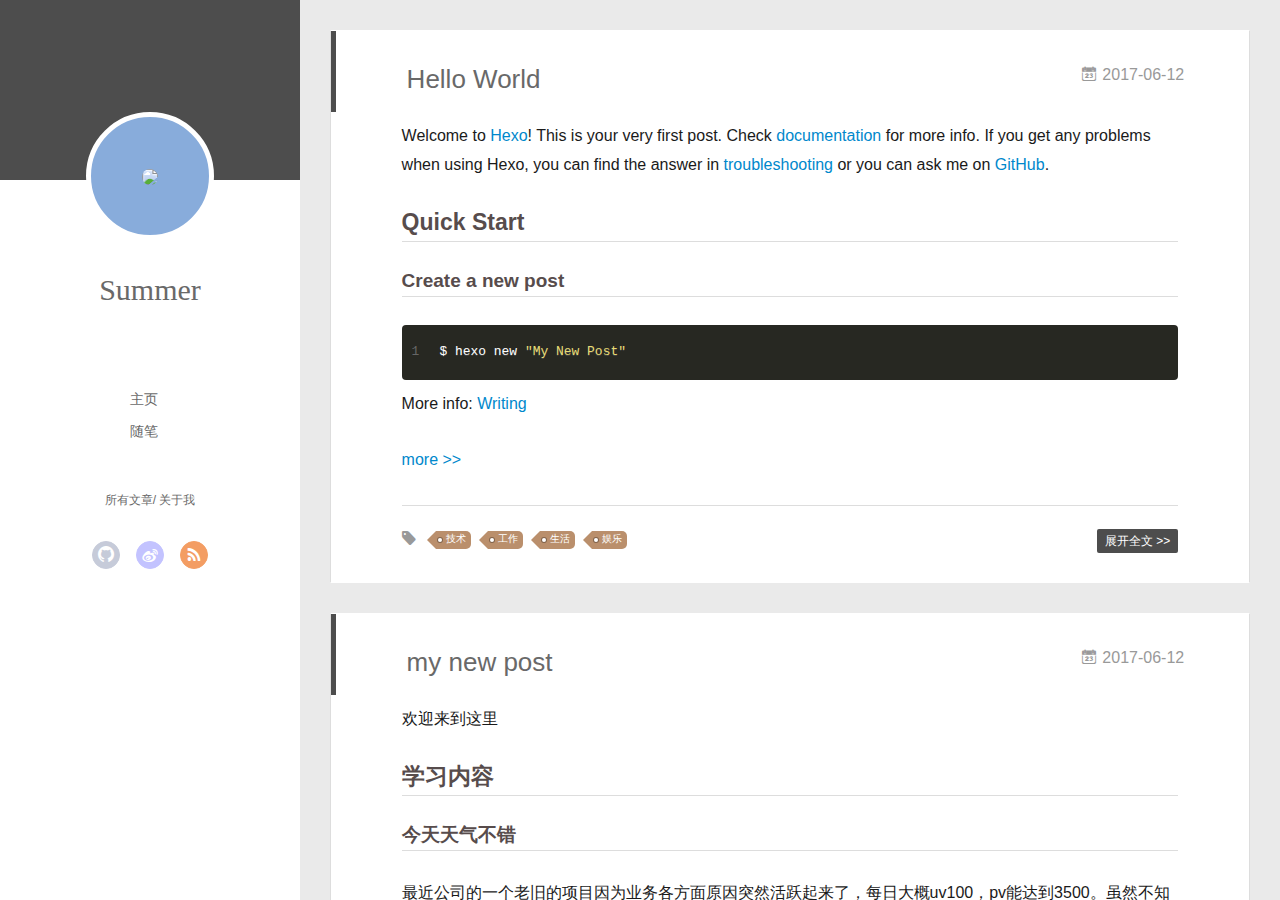
==== commit 6609dedb: "Site updated: 2017-06-12 21:09:22" ====
--- a/index.html
+++ b/index.html
@@ -1,739 +1,508 @@
-<!doctype html>
-
-
-
-  
-
-
-<html class="theme-next pisces use-motion" lang="">
+<!DOCTYPE html>
+<html>
 <head>
-  <meta charset="UTF-8"/>
-<meta http-equiv="X-UA-Compatible" content="IE=edge" />
-<meta name="viewport" content="width=device-width, initial-scale=1, maximum-scale=1"/>
-
-
-
-
-
-
-
-
-
-<meta http-equiv="Cache-Control" content="no-transform" />
-<meta http-equiv="Cache-Control" content="no-siteapp" />
-
-
-
-
-
-
-
-
-
-
-
-
-
-
-
-  
-  
-  <link href="/lib/fancybox/source/jquery.fancybox.css?v=2.1.5" rel="stylesheet" type="text/css" />
-
-
-
-
-  
-  
-  
-  
-
-  
-    
-    
-  
-
-  
-
-  
-
-  
-
-  
-
-  
-    
-    
-    <link href="//fonts.googleapis.com/css?family=Lato:300,300italic,400,400italic,700,700italic&subset=latin,latin-ext" rel="stylesheet" type="text/css">
-  
-
-
-
-
-
-
-<link href="/lib/font-awesome/css/font-awesome.min.css?v=4.6.2" rel="stylesheet" type="text/css" />
-
-<link href="/css/main.css?v=5.1.1" rel="stylesheet" type="text/css" />
-
-
-  <meta name="keywords" content="Hexo, NexT" />
-
-
-
-
-
-
-
-
-  <link rel="shortcut icon" type="image/x-icon" href="/favicon.ico?v=5.1.1" />
-
-
-
-
-
-
-<meta property="og:type" content="website">
+  <meta charset="utf-8">
+  
+  <meta name="renderer" content="webkit">
+  <meta http-equiv="X-UA-Compatible" content="IE=edge" >
+  <link rel="dns-prefetch" href="http://yoursite.com">
+  <title>summer</title>
+  <meta name="viewport" content="width=device-width, initial-scale=1, maximum-scale=1">
+  <meta property="og:type" content="website">
 <meta property="og:title" content="summer">
 <meta property="og:url" content="http://yoursite.com/index.html">
 <meta property="og:site_name" content="summer">
 <meta name="twitter:card" content="summary">
 <meta name="twitter:title" content="summer">
-
-
-
-<script type="text/javascript" id="hexo.configurations">
-  var NexT = window.NexT || {};
-  var CONFIG = {
-    root: '/',
-    scheme: 'Pisces',
-    sidebar: {"position":"left","display":"post","offset":12,"offset_float":0,"b2t":false,"scrollpercent":false},
-    fancybox: true,
-    motion: true,
-    duoshuo: {
-      userId: '0',
-      author: 'Author'
-    },
-    algolia: {
-      applicationID: '',
-      apiKey: '',
-      indexName: '',
-      hits: {"per_page":10},
-      labels: {"input_placeholder":"Search for Posts","hits_empty":"We didn't find any results for the search: ${query}","hits_stats":"${hits} results found in ${time} ms"}
+  
+    <link rel="alternative" href="/atom.xml" title="summer" type="application/atom+xml">
+  
+  
+    <link rel="icon" href="/favicon.png">
+  
+  <link rel="stylesheet" type="text/css" href="/./main.b3331d.css">
+  <style type="text/css">
+  
+    #container.show {
+      background: linear-gradient(200deg,#a0cfe4,#e8c37e);
     }
-  };
-</script>
-
-
-
-  <link rel="canonical" href="http://yoursite.com/"/>
-
-
-
-
-
-  <title>summer</title>
+  </style>
+  
+
+  
+
 </head>
 
-<body itemscope itemtype="http://schema.org/WebPage" lang="">
-
-  
-
-
-
-
-
-
-
-
-
-
-
-
-
-
-
-  
-  
-    
-  
-
-  <div class="container sidebar-position-left 
-   page-home 
- ">
-    <div class="headband"></div>
-
-    <header id="header" class="header" itemscope itemtype="http://schema.org/WPHeader">
-      <div class="header-inner"><div class="site-brand-wrapper">
-  <div class="site-meta ">
-    
-
-    <div class="custom-logo-site-title">
-      <a href="/"  class="brand" rel="start">
-        <span class="logo-line-before"><i></i></span>
-        <span class="site-title">summer</span>
-        <span class="logo-line-after"><i></i></span>
-      </a>
-    </div>
-      
-        <p class="site-subtitle"></p>
-      
-  </div>
-
-  <div class="site-nav-toggle">
-    <button>
-      <span class="btn-bar"></span>
-      <span class="btn-bar"></span>
-      <span class="btn-bar"></span>
-    </button>
-  </div>
+<body>
+  <div id="container" q-class="show:isCtnShow">
+    <canvas id="anm-canvas" class="anm-canvas"></canvas>
+    <div class="left-col" q-class="show:isShow">
+      
+<div class="overlay" style="background: #4d4d4d"></div>
+<div class="intrude-less">
+	<header id="header" class="inner">
+		<a href="/" class="profilepic">
+			<img src="https://avatars1.githubusercontent.com/u/32269?v=3&amp;s=460" class="js-avatar">
+		</a>
+		<hgroup>
+		  <h1 class="header-author"><a href="/">Summer</a></h1>
+		</hgroup>
+		
+
+		<nav class="header-menu">
+			<ul>
+			
+				<li><a href="/">主页</a></li>
+	        
+				<li><a href="/thought">随笔</a></li>
+	        
+			</ul>
+		</nav>
+		<nav class="header-smart-menu">
+    		
+    			
+    			<a q-on="click: openSlider(e, 'innerArchive')" href="javascript:void(0)">所有文章</a>
+    			
+            
+    			
+    			<a q-on="click: openSlider(e, 'aboutme')" href="javascript:void(0)">关于我</a>
+    			
+            
+		</nav>
+		<nav class="header-nav">
+			<div class="social">
+				
+					<a class="github" target="_blank" href="#" title="github"><i class="icon-github"></i></a>
+		        
+					<a class="weibo" target="_blank" href="#" title="weibo"><i class="icon-weibo"></i></a>
+		        
+					<a class="rss" target="_blank" href="#" title="rss"><i class="icon-rss"></i></a>
+		        
+			</div>
+		</nav>
+	</header>		
 </div>
 
-<nav class="site-nav">
-  
-
-  
-    <ul id="menu" class="menu">
-      
-        
-        <li class="menu-item menu-item-home">
-          <a href="/" rel="section">
+    </div>
+    <div class="mid-col" q-class="show:isShow,hide:isShow|isFalse">
+      
+<nav id="mobile-nav">
+  	<div class="overlay js-overlay" style="background: #4d4d4d"></div>
+	<div class="btnctn js-mobile-btnctn">
+  		<div class="slider-trigger list" q-on="click: openSlider(e)"><i class="icon icon-sort"></i></div>
+	</div>
+	<div class="intrude-less">
+		<header id="header" class="inner">
+			<div class="profilepic">
+				<img src="https://avatars1.githubusercontent.com/u/32269?v=3&amp;s=460" class="js-avatar">
+			</div>
+			<hgroup>
+			  <h1 class="header-author js-header-author">Summer</h1>
+			</hgroup>
+			
+			
+			
+				
+			
+				
+			
+			
+			
+			<nav class="header-nav">
+				<div class="social">
+					
+						<a class="github" target="_blank" href="#" title="github"><i class="icon-github"></i></a>
+			        
+						<a class="weibo" target="_blank" href="#" title="weibo"><i class="icon-weibo"></i></a>
+			        
+						<a class="rss" target="_blank" href="#" title="rss"><i class="icon-rss"></i></a>
+			        
+				</div>
+			</nav>
+
+			<nav class="header-menu js-header-menu">
+				<ul style="width: 50%">
+				
+				
+					<li style="width: 50%"><a href="/">主页</a></li>
+		        
+					<li style="width: 50%"><a href="/thought">随笔</a></li>
+		        
+				</ul>
+			</nav>
+		</header>				
+	</div>
+	<div class="mobile-mask" style="display:none" q-show="isShow"></div>
+</nav>
+
+      <div id="wrapper" class="body-wrap">
+        <div class="menu-l">
+          <div class="canvas-wrap">
+            <canvas data-colors="#eaeaea" data-sectionHeight="100" data-contentId="js-content" id="myCanvas1" class="anm-canvas"></canvas>
+          </div>
+          <div id="js-content" class="content-ll">
             
-              <i class="menu-item-icon fa fa-fw fa-home"></i> <br />
-            
-            Startseite
-          </a>
-        </li>
-      
-        
-        <li class="menu-item menu-item-archives">
-          <a href="/archives/" rel="section">
-            
-              <i class="menu-item-icon fa fa-fw fa-archive"></i> <br />
-            
-            Archiv
-          </a>
-        </li>
-      
-        
-        <li class="menu-item menu-item-tags">
-          <a href="/tags/" rel="section">
-            
-              <i class="menu-item-icon fa fa-fw fa-tags"></i> <br />
-            
-            Tags
-          </a>
-        </li>
-      
-
-      
-    </ul>
-  
-
-  
-</nav>
-
-
-
- </div>
-    </header>
-
-    <main id="main" class="main">
-      <div class="main-inner">
-        <div class="content-wrap">
-          <div id="content" class="content">
-            
-  <section id="posts" class="posts-expand">
-    
-      
-
-  
-
-  
-  
-  
-
-  <article class="post post-type-normal " itemscope itemtype="http://schema.org/Article">
-    <link itemprop="mainEntityOfPage" href="http://yoursite.com/2017/06/12/my-new-post/">
-
-    <span hidden itemprop="author" itemscope itemtype="http://schema.org/Person">
-      <meta itemprop="name" content="Xiazhen Shi">
-      <meta itemprop="description" content="">
-      <meta itemprop="image" content="/images/avatar.gif">
-    </span>
-
-    <span hidden itemprop="publisher" itemscope itemtype="http://schema.org/Organization">
-      <meta itemprop="name" content="summer">
-    </span>
-
-    
-      <header class="post-header">
-
-        
-        
-          <h1 class="post-title" itemprop="name headline">
-                
-                <a class="post-title-link" href="/2017/06/12/my-new-post/" itemprop="url">my new post</a></h1>
-        
-
-        <div class="post-meta">
-          <span class="post-time">
-            
-              <span class="post-meta-item-icon">
-                <i class="fa fa-calendar-o"></i>
-              </span>
-              
-                <span class="post-meta-item-text">Veröffentlicht am</span>
-              
-              <time title="Post created" itemprop="dateCreated datePublished" datetime="2017-06-12T11:05:19+08:00">
-                2017-06-12
-              </time>
-            
-
-            
-
-            
-          </span>
-
-          
-
-          
-            
-          
-
-          
-          
-
-          
-
-          
-
-          
-
-        </div>
+  
+    <article id="post-hello-world" class="article article-type-post  article-index" itemscope itemprop="blogPost">
+  <div class="article-inner">
+    
+      <header class="article-header">
+        
+  
+    <h1 itemprop="name">
+      <a class="article-title" href="/2017/06/12/hello-world/">Hello World</a>
+    </h1>
+  
+
+        
+        <a href="/2017/06/12/hello-world/" class="archive-article-date">
+  	<time datetime="2017-06-12T03:05:19.000Z" itemprop="datePublished"><i class="icon-calendar icon"></i>2017-06-12</time>
+</a>
+        
       </header>
     
-
-    <div class="post-body" itemprop="articleBody">
-
-      
-      
-
-      
-        
-          
-            <p>欢迎来到这里</p>
-<h2 id="学习内容"><a href="#学习内容" class="headerlink" title="学习内容"></a>学习内容</h2><h3 id="今天天气不错"><a href="#今天天气不错" class="headerlink" title="今天天气不错"></a>今天天气不错</h3><p>最近公司的一个老旧的项目因为业务各方面原因突然活跃起来了，每日大概uv100，pv能达到3500。虽然不知道为什么uv和pv相差能那么大，但是由于使用多了，老项目的一些弊端就出来，需要不停地添加功能和修复BUG，所以我成了这个项目的前端接盘侠。<br>这项目技术栈大概是jQuery + backbone，项目重构按照目前的情况来看短期是不可能了，所以要做的就是如何去优化</p>
-
-          
-        
-      
-    </div>
-
-    <div>
-      
-    </div>
-
-    <div>
-      
-    </div>
-
-    <div>
-      
-    </div>
-
-    <footer class="post-footer">
-      
-
-      
-
-      
-
-      
-      
-        <div class="post-eof"></div>
-      
-    </footer>
-  </article>
-
-
-    
-      
-
-  
-
-  
-  
-  
-
-  <article class="post post-type-normal " itemscope itemtype="http://schema.org/Article">
-    <link itemprop="mainEntityOfPage" href="http://yoursite.com/2017/06/12/hello-world/">
-
-    <span hidden itemprop="author" itemscope itemtype="http://schema.org/Person">
-      <meta itemprop="name" content="Xiazhen Shi">
-      <meta itemprop="description" content="">
-      <meta itemprop="image" content="/images/avatar.gif">
-    </span>
-
-    <span hidden itemprop="publisher" itemscope itemtype="http://schema.org/Organization">
-      <meta itemprop="name" content="summer">
-    </span>
-
-    
-      <header class="post-header">
-
-        
-        
-          <h1 class="post-title" itemprop="name headline">
-                
-                <a class="post-title-link" href="/2017/06/12/hello-world/" itemprop="url">Hello World</a></h1>
-        
-
-        <div class="post-meta">
-          <span class="post-time">
-            
-              <span class="post-meta-item-icon">
-                <i class="fa fa-calendar-o"></i>
-              </span>
-              
-                <span class="post-meta-item-text">Veröffentlicht am</span>
-              
-              <time title="Post created" itemprop="dateCreated datePublished" datetime="2017-06-12T09:46:15+08:00">
-                2017-06-12
-              </time>
-            
-
-            
-
-            
-          </span>
-
-          
-
-          
-            
-          
-
-          
-          
-
-          
-
-          
-
-          
-
-        </div>
-      </header>
-    
-
-    <div class="post-body" itemprop="articleBody">
-
-      
-      
-
-      
-        
-          
-            <p>Welcome to <a href="https://hexo.io/" target="_blank" rel="external">Hexo</a>! This is your very first post. Check <a href="https://hexo.io/docs/" target="_blank" rel="external">documentation</a> for more info. If you get any problems when using Hexo, you can find the answer in <a href="https://hexo.io/docs/troubleshooting.html" target="_blank" rel="external">troubleshooting</a> or you can ask me on <a href="https://github.com/hexojs/hexo/issues" target="_blank" rel="external">GitHub</a>.</p>
+    <div class="article-entry" itemprop="articleBody">
+      
+        <p>Welcome to <a href="https://hexo.io/" target="_blank" rel="external">Hexo</a>! This is your very first post. Check <a href="https://hexo.io/docs/" target="_blank" rel="external">documentation</a> for more info. If you get any problems when using Hexo, you can find the answer in <a href="https://hexo.io/docs/troubleshooting.html" target="_blank" rel="external">troubleshooting</a> or you can ask me on <a href="https://github.com/hexojs/hexo/issues" target="_blank" rel="external">GitHub</a>.</p>
 <h2 id="Quick-Start"><a href="#Quick-Start" class="headerlink" title="Quick Start"></a>Quick Start</h2><h3 id="Create-a-new-post"><a href="#Create-a-new-post" class="headerlink" title="Create a new post"></a>Create a new post</h3><figure class="highlight bash"><table><tr><td class="gutter"><pre><div class="line">1</div></pre></td><td class="code"><pre><div class="line">$ hexo new <span class="string">"My New Post"</span></div></pre></td></tr></table></figure>
 <p>More info: <a href="https://hexo.io/docs/writing.html" target="_blank" rel="external">Writing</a></p>
-<h3 id="Run-server"><a href="#Run-server" class="headerlink" title="Run server"></a>Run server</h3><figure class="highlight bash"><table><tr><td class="gutter"><pre><div class="line">1</div></pre></td><td class="code"><pre><div class="line">$ hexo server</div></pre></td></tr></table></figure>
-<p>More info: <a href="https://hexo.io/docs/server.html" target="_blank" rel="external">Server</a></p>
-<h3 id="Generate-static-files"><a href="#Generate-static-files" class="headerlink" title="Generate static files"></a>Generate static files</h3><figure class="highlight bash"><table><tr><td class="gutter"><pre><div class="line">1</div></pre></td><td class="code"><pre><div class="line">$ hexo generate</div></pre></td></tr></table></figure>
-<p>More info: <a href="https://hexo.io/docs/generating.html" target="_blank" rel="external">Generating</a></p>
-<h3 id="Deploy-to-remote-sites"><a href="#Deploy-to-remote-sites" class="headerlink" title="Deploy to remote sites"></a>Deploy to remote sites</h3><figure class="highlight bash"><table><tr><td class="gutter"><pre><div class="line">1</div></pre></td><td class="code"><pre><div class="line">$ hexo deploy</div></pre></td></tr></table></figure>
-<p>More info: <a href="https://hexo.io/docs/deployment.html" target="_blank" rel="external">Deployment</a></p>
-
-          
-        
-      
-    </div>
-
-    <div>
-      
-    </div>
-
-    <div>
-      
-    </div>
-
-    <div>
-      
-    </div>
-
-    <footer class="post-footer">
-      
-
-      
-
-      
-
-      
-      
-        <div class="post-eof"></div>
-      
-    </footer>
-  </article>
-
-
-    
-  </section>
-
+        
+          <a class="article-more-a" href="/2017/06/12/hello-world/#more">more >></a>
+        
+      
+
+      
+    </div>
+    <div class="article-info article-info-index">
+      
+      
+	<div class="article-tag tagcloud">
+		<i class="icon-price-tags icon"></i>
+		<ul class="article-tag-list">
+			 
+        		<li class="article-tag-list-item">
+        			<a href="javascript:void(0)" class="js-tag article-tag-list-link color3">技术</a>
+        		</li>
+      		 
+        		<li class="article-tag-list-item">
+        			<a href="javascript:void(0)" class="js-tag article-tag-list-link color3">工作</a>
+        		</li>
+      		 
+        		<li class="article-tag-list-item">
+        			<a href="javascript:void(0)" class="js-tag article-tag-list-link color3">生活</a>
+        		</li>
+      		 
+        		<li class="article-tag-list-item">
+        			<a href="javascript:void(0)" class="js-tag article-tag-list-link color3">娱乐</a>
+        		</li>
+      		
+		</ul>
+	</div>
+
+      
+
+      
+        <p class="article-more-link">
+          <a class="article-more-a" href="/2017/06/12/hello-world/">展开全文 >></a>
+        </p>
+      
+
+      
+      <div class="clearfix"></div>
+    </div>
+  </div>
+</article>
+
+
+
+
+
+  
+    <article id="post-my-new-post" class="article article-type-post  article-index" itemscope itemprop="blogPost">
+  <div class="article-inner">
+    
+      <header class="article-header">
+        
+  
+    <h1 itemprop="name">
+      <a class="article-title" href="/2017/06/12/my-new-post/">my new post</a>
+    </h1>
+  
+
+        
+        <a href="/2017/06/12/my-new-post/" class="archive-article-date">
+  	<time datetime="2017-06-12T03:05:19.000Z" itemprop="datePublished"><i class="icon-calendar icon"></i>2017-06-12</time>
+</a>
+        
+      </header>
+    
+    <div class="article-entry" itemprop="articleBody">
+      
+        <p>欢迎来到这里</p>
+<h2 id="学习内容"><a href="#学习内容" class="headerlink" title="学习内容"></a>学习内容</h2><h3 id="今天天气不错"><a href="#今天天气不错" class="headerlink" title="今天天气不错"></a>今天天气不错</h3><p>最近公司的一个老旧的项目因为业务各方面原因突然活跃起来了，每日大概uv100，pv能达到3500。虽然不知道为什么uv和pv相差能那么大，但是由于使用多了，老项目的一些弊端就出来，需要不停地添加功能和修复BUG，所以我成了这个项目的前端接盘侠。<br>这项目技术栈大概是jQuery + backbone，项目重构按照目前的情况来看短期是不可能了，所以要做的就是如何去优化</p>
+
+      
+
+      
+    </div>
+    <div class="article-info article-info-index">
+      
+      
+	<div class="article-tag tagcloud">
+		<i class="icon-price-tags icon"></i>
+		<ul class="article-tag-list">
+			 
+        		<li class="article-tag-list-item">
+        			<a href="javascript:void(0)" class="js-tag article-tag-list-link color3">学习</a>
+        		</li>
+      		
+		</ul>
+	</div>
+
+      
+
+      
+        <p class="article-more-link">
+          <a class="article-more-a" href="/2017/06/12/my-new-post/">展开全文 >></a>
+        </p>
+      
+
+      
+      <div class="clearfix"></div>
+    </div>
+  </div>
+</article>
+
+
+
+
+
+  
   
 
 
           </div>
-          
-
-
-          
-
         </div>
-        
-          
-  
-  <div class="sidebar-toggle">
-    <div class="sidebar-toggle-line-wrap">
-      <span class="sidebar-toggle-line sidebar-toggle-line-first"></span>
-      <span class="sidebar-toggle-line sidebar-toggle-line-middle"></span>
-      <span class="sidebar-toggle-line sidebar-toggle-line-last"></span>
+      </div>
+      <footer id="footer">
+  <div class="outer">
+    <div id="footer-info">
+    	<div class="footer-left">
+    		&copy; 2017 Summer
+    	</div>
+      	<div class="footer-right">
+      		<a href="http://hexo.io/" target="_blank">Hexo</a>  Theme <a href="https://github.com/litten/hexo-theme-yilia" target="_blank">Yilia</a> by Litten
+      	</div>
     </div>
   </div>
-
-  <aside id="sidebar" class="sidebar">
-    <div class="sidebar-inner">
-
-      
-
-      
-
-      <section class="site-overview sidebar-panel sidebar-panel-active">
-        <div class="site-author motion-element" itemprop="author" itemscope itemtype="http://schema.org/Person">
-          <img class="site-author-image" itemprop="image"
-               src="/images/avatar.gif"
-               alt="Xiazhen Shi" />
-          <p class="site-author-name" itemprop="name">Xiazhen Shi</p>
-           
-              <p class="site-description motion-element" itemprop="description"></p>
-          
+</footer>
+    </div>
+    <script>
+	var yiliaConfig = {
+		mathjax: false,
+		isHome: true,
+		isPost: false,
+		isArchive: false,
+		isTag: false,
+		isCategory: false,
+		open_in_new: false,
+		root: "/",
+		innerArchive: true,
+		showTags: false
+	}
+</script>
+
+<script>!function(t){function n(e){if(r[e])return r[e].exports;var i=r[e]={exports:{},id:e,loaded:!1};return t[e].call(i.exports,i,i.exports,n),i.loaded=!0,i.exports}var r={};n.m=t,n.c=r,n.p="./",n(0)}([function(t,n,r){r(194),t.exports=r(190)},function(t,n,r){var e=r(3),i=r(52),o=r(27),u=r(28),c=r(53),f="prototype",a=function(t,n,r){var s,l,h,v,p=t&a.F,d=t&a.G,y=t&a.S,g=t&a.P,b=t&a.B,m=d?e:y?e[n]||(e[n]={}):(e[n]||{})[f],x=d?i:i[n]||(i[n]={}),w=x[f]||(x[f]={});d&&(r=n);for(s in r)l=!p&&m&&void 0!==m[s],h=(l?m:r)[s],v=b&&l?c(h,e):g&&"function"==typeof h?c(Function.call,h):h,m&&u(m,s,h,t&a.U),x[s]!=h&&o(x,s,v),g&&w[s]!=h&&(w[s]=h)};e.core=i,a.F=1,a.G=2,a.S=4,a.P=8,a.B=16,a.W=32,a.U=64,a.R=128,t.exports=a},function(t,n,r){var e=r(6);t.exports=function(t){if(!e(t))throw TypeError(t+" is not an object!");return t}},function(t,n){var r=t.exports="undefined"!=typeof window&&window.Math==Math?window:"undefined"!=typeof self&&self.Math==Math?self:Function("return this")();"number"==typeof __g&&(__g=r)},function(t,n){t.exports=function(t){try{return!!t()}catch(t){return!0}}},function(t,n){var r=t.exports="undefined"!=typeof window&&window.Math==Math?window:"undefined"!=typeof self&&self.Math==Math?self:Function("return this")();"number"==typeof __g&&(__g=r)},function(t,n){t.exports=function(t){return"object"==typeof t?null!==t:"function"==typeof t}},function(t,n,r){var e=r(126)("wks"),i=r(76),o=r(3).Symbol,u="function"==typeof o;(t.exports=function(t){return e[t]||(e[t]=u&&o[t]||(u?o:i)("Symbol."+t))}).store=e},function(t,n){var r={}.hasOwnProperty;t.exports=function(t,n){return r.call(t,n)}},function(t,n,r){var e=r(94),i=r(33);t.exports=function(t){return e(i(t))}},function(t,n,r){t.exports=!r(4)(function(){return 7!=Object.defineProperty({},"a",{get:function(){return 7}}).a})},function(t,n,r){var e=r(2),i=r(167),o=r(50),u=Object.defineProperty;n.f=r(10)?Object.defineProperty:function(t,n,r){if(e(t),n=o(n,!0),e(r),i)try{return u(t,n,r)}catch(t){}if("get"in r||"set"in r)throw TypeError("Accessors not supported!");return"value"in r&&(t[n]=r.value),t}},function(t,n,r){t.exports=!r(18)(function(){return 7!=Object.defineProperty({},"a",{get:function(){return 7}}).a})},function(t,n,r){var e=r(14),i=r(22);t.exports=r(12)?function(t,n,r){return e.f(t,n,i(1,r))}:function(t,n,r){return t[n]=r,t}},function(t,n,r){var e=r(20),i=r(58),o=r(42),u=Object.defineProperty;n.f=r(12)?Object.defineProperty:function(t,n,r){if(e(t),n=o(n,!0),e(r),i)try{return u(t,n,r)}catch(t){}if("get"in r||"set"in r)throw TypeError("Accessors not supported!");return"value"in r&&(t[n]=r.value),t}},function(t,n,r){var e=r(40)("wks"),i=r(23),o=r(5).Symbol,u="function"==typeof o;(t.exports=function(t){return e[t]||(e[t]=u&&o[t]||(u?o:i)("Symbol."+t))}).store=e},function(t,n,r){var e=r(67),i=Math.min;t.exports=function(t){return t>0?i(e(t),9007199254740991):0}},function(t,n,r){var e=r(46);t.exports=function(t){return Object(e(t))}},function(t,n){t.exports=function(t){try{return!!t()}catch(t){return!0}}},function(t,n,r){var e=r(63),i=r(34);t.exports=Object.keys||function(t){return e(t,i)}},function(t,n,r){var e=r(21);t.exports=function(t){if(!e(t))throw TypeError(t+" is not an object!");return t}},function(t,n){t.exports=function(t){return"object"==typeof t?null!==t:"function"==typeof t}},function(t,n){t.exports=function(t,n){return{enumerable:!(1&t),configurable:!(2&t),writable:!(4&t),value:n}}},function(t,n){var r=0,e=Math.random();t.exports=function(t){return"Symbol(".concat(void 0===t?"":t,")_",(++r+e).toString(36))}},function(t,n){var r={}.hasOwnProperty;t.exports=function(t,n){return r.call(t,n)}},function(t,n){var r=t.exports={version:"2.4.0"};"number"==typeof __e&&(__e=r)},function(t,n){t.exports=function(t){if("function"!=typeof t)throw TypeError(t+" is not a function!");return t}},function(t,n,r){var e=r(11),i=r(66);t.exports=r(10)?function(t,n,r){return e.f(t,n,i(1,r))}:function(t,n,r){return t[n]=r,t}},function(t,n,r){var e=r(3),i=r(27),o=r(24),u=r(76)("src"),c="toString",f=Function[c],a=(""+f).split(c);r(52).inspectSource=function(t){return f.call(t)},(t.exports=function(t,n,r,c){var f="function"==typeof r;f&&(o(r,"name")||i(r,"name",n)),t[n]!==r&&(f&&(o(r,u)||i(r,u,t[n]?""+t[n]:a.join(String(n)))),t===e?t[n]=r:c?t[n]?t[n]=r:i(t,n,r):(delete t[n],i(t,n,r)))})(Function.prototype,c,function(){return"function"==typeof this&&this[u]||f.call(this)})},function(t,n,r){var e=r(1),i=r(4),o=r(46),u=function(t,n,r,e){var i=String(o(t)),u="<"+n;return""!==r&&(u+=" "+r+'="'+String(e).replace(/"/g,"&quot;")+'"'),u+">"+i+"</"+n+">"};t.exports=function(t,n){var r={};r[t]=n(u),e(e.P+e.F*i(function(){var n=""[t]('"');return n!==n.toLowerCase()||n.split('"').length>3}),"String",r)}},function(t,n,r){var e=r(115),i=r(46);t.exports=function(t){return e(i(t))}},function(t,n,r){var e=r(116),i=r(66),o=r(30),u=r(50),c=r(24),f=r(167),a=Object.getOwnPropertyDescriptor;n.f=r(10)?a:function(t,n){if(t=o(t),n=u(n,!0),f)try{return a(t,n)}catch(t){}if(c(t,n))return i(!e.f.call(t,n),t[n])}},function(t,n,r){var e=r(24),i=r(17),o=r(145)("IE_PROTO"),u=Object.prototype;t.exports=Object.getPrototypeOf||function(t){return t=i(t),e(t,o)?t[o]:"function"==typeof t.constructor&&t instanceof t.constructor?t.constructor.prototype:t instanceof Object?u:null}},function(t,n){t.exports=function(t){if(void 0==t)throw TypeError("Can't call method on  "+t);return t}},function(t,n){t.exports="constructor,hasOwnProperty,isPrototypeOf,propertyIsEnumerable,toLocaleString,toString,valueOf".split(",")},function(t,n){t.exports={}},function(t,n){t.exports=!0},function(t,n){n.f={}.propertyIsEnumerable},function(t,n,r){var e=r(14).f,i=r(8),o=r(15)("toStringTag");t.exports=function(t,n,r){t&&!i(t=r?t:t.prototype,o)&&e(t,o,{configurable:!0,value:n})}},function(t,n,r){var e=r(40)("keys"),i=r(23);t.exports=function(t){return e[t]||(e[t]=i(t))}},function(t,n,r){var e=r(5),i="__core-js_shared__",o=e[i]||(e[i]={});t.exports=function(t){return o[t]||(o[t]={})}},function(t,n){var r=Math.ceil,e=Math.floor;t.exports=function(t){return isNaN(t=+t)?0:(t>0?e:r)(t)}},function(t,n,r){var e=r(21);t.exports=function(t,n){if(!e(t))return t;var r,i;if(n&&"function"==typeof(r=t.toString)&&!e(i=r.call(t)))return i;if("function"==typeof(r=t.valueOf)&&!e(i=r.call(t)))return i;if(!n&&"function"==typeof(r=t.toString)&&!e(i=r.call(t)))return i;throw TypeError("Can't convert object to primitive value")}},function(t,n,r){var e=r(5),i=r(25),o=r(36),u=r(44),c=r(14).f;t.exports=function(t){var n=i.Symbol||(i.Symbol=o?{}:e.Symbol||{});"_"==t.charAt(0)||t in n||c(n,t,{value:u.f(t)})}},function(t,n,r){n.f=r(15)},function(t,n){var r={}.toString;t.exports=function(t){return r.call(t).slice(8,-1)}},function(t,n){t.exports=function(t){if(void 0==t)throw TypeError("Can't call method on  "+t);return t}},function(t,n,r){var e=r(4);t.exports=function(t,n){return!!t&&e(function(){n?t.call(null,function(){},1):t.call(null)})}},function(t,n,r){var e=r(53),i=r(115),o=r(17),u=r(16),c=r(202);t.exports=function(t,n){var r=1==t,f=2==t,a=3==t,s=4==t,l=6==t,h=5==t||l,v=n||c;return function(n,c,p){for(var d,y,g=o(n),b=i(g),m=e(c,p,3),x=u(b.length),w=0,S=r?v(n,x):f?v(n,0):void 0;x>w;w++)if((h||w in b)&&(d=b[w],y=m(d,w,g),t))if(r)S[w]=y;else if(y)switch(t){case 3:return!0;case 5:return d;case 6:return w;case 2:S.push(d)}else if(s)return!1;return l?-1:a||s?s:S}}},function(t,n,r){var e=r(1),i=r(52),o=r(4);t.exports=function(t,n){var r=(i.Object||{})[t]||Object[t],u={};u[t]=n(r),e(e.S+e.F*o(function(){r(1)}),"Object",u)}},function(t,n,r){var e=r(6);t.exports=function(t,n){if(!e(t))return t;var r,i;if(n&&"function"==typeof(r=t.toString)&&!e(i=r.call(t)))return i;if("function"==typeof(r=t.valueOf)&&!e(i=r.call(t)))return i;if(!n&&"function"==typeof(r=t.toString)&&!e(i=r.call(t)))return i;throw TypeError("Can't convert object to primitive value")}},function(t,n,r){var e=r(5),i=r(25),o=r(91),u=r(13),c="prototype",f=function(t,n,r){var a,s,l,h=t&f.F,v=t&f.G,p=t&f.S,d=t&f.P,y=t&f.B,g=t&f.W,b=v?i:i[n]||(i[n]={}),m=b[c],x=v?e:p?e[n]:(e[n]||{})[c];v&&(r=n);for(a in r)(s=!h&&x&&void 0!==x[a])&&a in b||(l=s?x[a]:r[a],b[a]=v&&"function"!=typeof x[a]?r[a]:y&&s?o(l,e):g&&x[a]==l?function(t){var n=function(n,r,e){if(this instanceof t){switch(arguments.length){case 0:return new t;case 1:return new t(n);case 2:return new t(n,r)}return new t(n,r,e)}return t.apply(this,arguments)};return n[c]=t[c],n}(l):d&&"function"==typeof l?o(Function.call,l):l,d&&((b.virtual||(b.virtual={}))[a]=l,t&f.R&&m&&!m[a]&&u(m,a,l)))};f.F=1,f.G=2,f.S=4,f.P=8,f.B=16,f.W=32,f.U=64,f.R=128,t.exports=f},function(t,n){var r=t.exports={version:"2.4.0"};"number"==typeof __e&&(__e=r)},function(t,n,r){var e=r(26);t.exports=function(t,n,r){if(e(t),void 0===n)return t;switch(r){case 1:return function(r){return t.call(n,r)};case 2:return function(r,e){return t.call(n,r,e)};case 3:return function(r,e,i){return t.call(n,r,e,i)}}return function(){return t.apply(n,arguments)}}},function(t,n,r){var e=r(183),i=r(1),o=r(126)("metadata"),u=o.store||(o.store=new(r(186))),c=function(t,n,r){var i=u.get(t);if(!i){if(!r)return;u.set(t,i=new e)}var o=i.get(n);if(!o){if(!r)return;i.set(n,o=new e)}return o},f=function(t,n,r){var e=c(n,r,!1);return void 0!==e&&e.has(t)},a=function(t,n,r){var e=c(n,r,!1);return void 0===e?void 0:e.get(t)},s=function(t,n,r,e){c(r,e,!0).set(t,n)},l=function(t,n){var r=c(t,n,!1),e=[];return r&&r.forEach(function(t,n){e.push(n)}),e},h=function(t){return void 0===t||"symbol"==typeof t?t:String(t)},v=function(t){i(i.S,"Reflect",t)};t.exports={store:u,map:c,has:f,get:a,set:s,keys:l,key:h,exp:v}},function(t,n,r){"use strict";if(r(10)){var e=r(69),i=r(3),o=r(4),u=r(1),c=r(127),f=r(152),a=r(53),s=r(68),l=r(66),h=r(27),v=r(73),p=r(67),d=r(16),y=r(75),g=r(50),b=r(24),m=r(180),x=r(114),w=r(6),S=r(17),_=r(137),O=r(70),E=r(32),P=r(71).f,j=r(154),F=r(76),M=r(7),A=r(48),N=r(117),T=r(146),I=r(155),k=r(80),L=r(123),R=r(74),C=r(130),D=r(160),U=r(11),W=r(31),G=U.f,B=W.f,V=i.RangeError,z=i.TypeError,q=i.Uint8Array,K="ArrayBuffer",J="Shared"+K,Y="BYTES_PER_ELEMENT",H="prototype",$=Array[H],X=f.ArrayBuffer,Q=f.DataView,Z=A(0),tt=A(2),nt=A(3),rt=A(4),et=A(5),it=A(6),ot=N(!0),ut=N(!1),ct=I.values,ft=I.keys,at=I.entries,st=$.lastIndexOf,lt=$.reduce,ht=$.reduceRight,vt=$.join,pt=$.sort,dt=$.slice,yt=$.toString,gt=$.toLocaleString,bt=M("iterator"),mt=M("toStringTag"),xt=F("typed_constructor"),wt=F("def_constructor"),St=c.CONSTR,_t=c.TYPED,Ot=c.VIEW,Et="Wrong length!",Pt=A(1,function(t,n){return Tt(T(t,t[wt]),n)}),jt=o(function(){return 1===new q(new Uint16Array([1]).buffer)[0]}),Ft=!!q&&!!q[H].set&&o(function(){new q(1).set({})}),Mt=function(t,n){if(void 0===t)throw z(Et);var r=+t,e=d(t);if(n&&!m(r,e))throw V(Et);return e},At=function(t,n){var r=p(t);if(r<0||r%n)throw V("Wrong offset!");return r},Nt=function(t){if(w(t)&&_t in t)return t;throw z(t+" is not a typed array!")},Tt=function(t,n){if(!(w(t)&&xt in t))throw z("It is not a typed array constructor!");return new t(n)},It=function(t,n){return kt(T(t,t[wt]),n)},kt=function(t,n){for(var r=0,e=n.length,i=Tt(t,e);e>r;)i[r]=n[r++];return i},Lt=function(t,n,r){G(t,n,{get:function(){return this._d[r]}})},Rt=function(t){var n,r,e,i,o,u,c=S(t),f=arguments.length,s=f>1?arguments[1]:void 0,l=void 0!==s,h=j(c);if(void 0!=h&&!_(h)){for(u=h.call(c),e=[],n=0;!(o=u.next()).done;n++)e.push(o.value);c=e}for(l&&f>2&&(s=a(s,arguments[2],2)),n=0,r=d(c.length),i=Tt(this,r);r>n;n++)i[n]=l?s(c[n],n):c[n];return i},Ct=function(){for(var t=0,n=arguments.length,r=Tt(this,n);n>t;)r[t]=arguments[t++];return r},Dt=!!q&&o(function(){gt.call(new q(1))}),Ut=function(){return gt.apply(Dt?dt.call(Nt(this)):Nt(this),arguments)},Wt={copyWithin:function(t,n){return D.call(Nt(this),t,n,arguments.length>2?arguments[2]:void 0)},every:function(t){return rt(Nt(this),t,arguments.length>1?arguments[1]:void 0)},fill:function(t){return C.apply(Nt(this),arguments)},filter:function(t){return It(this,tt(Nt(this),t,arguments.length>1?arguments[1]:void 0))},find:function(t){return et(Nt(this),t,arguments.length>1?arguments[1]:void 0)},findIndex:function(t){return it(Nt(this),t,arguments.length>1?arguments[1]:void 0)},forEach:function(t){Z(Nt(this),t,arguments.length>1?arguments[1]:void 0)},indexOf:function(t){return ut(Nt(this),t,arguments.length>1?arguments[1]:void 0)},includes:function(t){return ot(Nt(this),t,arguments.length>1?arguments[1]:void 0)},join:function(t){return vt.apply(Nt(this),arguments)},lastIndexOf:function(t){return st.apply(Nt(this),arguments)},map:function(t){return Pt(Nt(this),t,arguments.length>1?arguments[1]:void 0)},reduce:function(t){return lt.apply(Nt(this),arguments)},reduceRight:function(t){return ht.apply(Nt(this),arguments)},reverse:function(){for(var t,n=this,r=Nt(n).length,e=Math.floor(r/2),i=0;i<e;)t=n[i],n[i++]=n[--r],n[r]=t;return n},some:function(t){return nt(Nt(this),t,arguments.length>1?arguments[1]:void 0)},sort:function(t){return pt.call(Nt(this),t)},subarray:function(t,n){var r=Nt(this),e=r.length,i=y(t,e);return new(T(r,r[wt]))(r.buffer,r.byteOffset+i*r.BYTES_PER_ELEMENT,d((void 0===n?e:y(n,e))-i))}},Gt=function(t,n){return It(this,dt.call(Nt(this),t,n))},Bt=function(t){Nt(this);var n=At(arguments[1],1),r=this.length,e=S(t),i=d(e.length),o=0;if(i+n>r)throw V(Et);for(;o<i;)this[n+o]=e[o++]},Vt={entries:function(){return at.call(Nt(this))},keys:function(){return ft.call(Nt(this))},values:function(){return ct.call(Nt(this))}},zt=function(t,n){return w(t)&&t[_t]&&"symbol"!=typeof n&&n in t&&String(+n)==String(n)},qt=function(t,n){return zt(t,n=g(n,!0))?l(2,t[n]):B(t,n)},Kt=function(t,n,r){return!(zt(t,n=g(n,!0))&&w(r)&&b(r,"value"))||b(r,"get")||b(r,"set")||r.configurable||b(r,"writable")&&!r.writable||b(r,"enumerable")&&!r.enumerable?G(t,n,r):(t[n]=r.value,t)};St||(W.f=qt,U.f=Kt),u(u.S+u.F*!St,"Object",{getOwnPropertyDescriptor:qt,defineProperty:Kt}),o(function(){yt.call({})})&&(yt=gt=function(){return vt.call(this)});var Jt=v({},Wt);v(Jt,Vt),h(Jt,bt,Vt.values),v(Jt,{slice:Gt,set:Bt,constructor:function(){},toString:yt,toLocaleString:Ut}),Lt(Jt,"buffer","b"),Lt(Jt,"byteOffset","o"),Lt(Jt,"byteLength","l"),Lt(Jt,"length","e"),G(Jt,mt,{get:function(){return this[_t]}}),t.exports=function(t,n,r,f){f=!!f;var a=t+(f?"Clamped":"")+"Array",l="Uint8Array"!=a,v="get"+t,p="set"+t,y=i[a],g=y||{},b=y&&E(y),m=!y||!c.ABV,S={},_=y&&y[H],j=function(t,r){var e=t._d;return e.v[v](r*n+e.o,jt)},F=function(t,r,e){var i=t._d;f&&(e=(e=Math.round(e))<0?0:e>255?255:255&e),i.v[p](r*n+i.o,e,jt)},M=function(t,n){G(t,n,{get:function(){return j(this,n)},set:function(t){return F(this,n,t)},enumerable:!0})};m?(y=r(function(t,r,e,i){s(t,y,a,"_d");var o,u,c,f,l=0,v=0;if(w(r)){if(!(r instanceof X||(f=x(r))==K||f==J))return _t in r?kt(y,r):Rt.call(y,r);o=r,v=At(e,n);var p=r.byteLength;if(void 0===i){if(p%n)throw V(Et);if((u=p-v)<0)throw V(Et)}else if((u=d(i)*n)+v>p)throw V(Et);c=u/n}else c=Mt(r,!0),u=c*n,o=new X(u);for(h(t,"_d",{b:o,o:v,l:u,e:c,v:new Q(o)});l<c;)M(t,l++)}),_=y[H]=O(Jt),h(_,"constructor",y)):L(function(t){new y(null),new y(t)},!0)||(y=r(function(t,r,e,i){s(t,y,a);var o;return w(r)?r instanceof X||(o=x(r))==K||o==J?void 0!==i?new g(r,At(e,n),i):void 0!==e?new g(r,At(e,n)):new g(r):_t in r?kt(y,r):Rt.call(y,r):new g(Mt(r,l))}),Z(b!==Function.prototype?P(g).concat(P(b)):P(g),function(t){t in y||h(y,t,g[t])}),y[H]=_,e||(_.constructor=y));var A=_[bt],N=!!A&&("values"==A.name||void 0==A.name),T=Vt.values;h(y,xt,!0),h(_,_t,a),h(_,Ot,!0),h(_,wt,y),(f?new y(1)[mt]==a:mt in _)||G(_,mt,{get:function(){return a}}),S[a]=y,u(u.G+u.W+u.F*(y!=g),S),u(u.S,a,{BYTES_PER_ELEMENT:n,from:Rt,of:Ct}),Y in _||h(_,Y,n),u(u.P,a,Wt),R(a),u(u.P+u.F*Ft,a,{set:Bt}),u(u.P+u.F*!N,a,Vt),u(u.P+u.F*(_.toString!=yt),a,{toString:yt}),u(u.P+u.F*o(function(){new y(1).slice()}),a,{slice:Gt}),u(u.P+u.F*(o(function(){return[1,2].toLocaleString()!=new y([1,2]).toLocaleString()})||!o(function(){_.toLocaleString.call([1,2])})),a,{toLocaleString:Ut}),k[a]=N?A:T,e||N||h(_,bt,T)}}else t.exports=function(){}},function(t,n){var r={}.toString;t.exports=function(t){return r.call(t).slice(8,-1)}},function(t,n,r){var e=r(21),i=r(5).document,o=e(i)&&e(i.createElement);t.exports=function(t){return o?i.createElement(t):{}}},function(t,n,r){t.exports=!r(12)&&!r(18)(function(){return 7!=Object.defineProperty(r(57)("div"),"a",{get:function(){return 7}}).a})},function(t,n,r){"use strict";var e=r(36),i=r(51),o=r(64),u=r(13),c=r(8),f=r(35),a=r(96),s=r(38),l=r(103),h=r(15)("iterator"),v=!([].keys&&"next"in[].keys()),p="keys",d="values",y=function(){return this};t.exports=function(t,n,r,g,b,m,x){a(r,n,g);var w,S,_,O=function(t){if(!v&&t in F)return F[t];switch(t){case p:case d:return function(){return new r(this,t)}}return function(){return new r(this,t)}},E=n+" Iterator",P=b==d,j=!1,F=t.prototype,M=F[h]||F["@@iterator"]||b&&F[b],A=M||O(b),N=b?P?O("entries"):A:void 0,T="Array"==n?F.entries||M:M;if(T&&(_=l(T.call(new t)))!==Object.prototype&&(s(_,E,!0),e||c(_,h)||u(_,h,y)),P&&M&&M.name!==d&&(j=!0,A=function(){return M.call(this)}),e&&!x||!v&&!j&&F[h]||u(F,h,A),f[n]=A,f[E]=y,b)if(w={values:P?A:O(d),keys:m?A:O(p),entries:N},x)for(S in w)S in F||o(F,S,w[S]);else i(i.P+i.F*(v||j),n,w);return w}},function(t,n,r){var e=r(20),i=r(100),o=r(34),u=r(39)("IE_PROTO"),c=function(){},f="prototype",a=function(){var t,n=r(57)("iframe"),e=o.length;for(n.style.display="none",r(93).appendChild(n),n.src="javascript:",t=n.contentWindow.document,t.open(),t.write("<script>document.F=Object<\/script>"),t.close(),a=t.F;e--;)delete a[f][o[e]];return a()};t.exports=Object.create||function(t,n){var r;return null!==t?(c[f]=e(t),r=new c,c[f]=null,r[u]=t):r=a(),void 0===n?r:i(r,n)}},function(t,n,r){var e=r(63),i=r(34).concat("length","prototype");n.f=Object.getOwnPropertyNames||function(t){return e(t,i)}},function(t,n){n.f=Object.getOwnPropertySymbols},function(t,n,r){var e=r(8),i=r(9),o=r(90)(!1),u=r(39)("IE_PROTO");t.exports=function(t,n){var r,c=i(t),f=0,a=[];for(r in c)r!=u&&e(c,r)&&a.push(r);for(;n.length>f;)e(c,r=n[f++])&&(~o(a,r)||a.push(r));return a}},function(t,n,r){t.exports=r(13)},function(t,n,r){var e=r(76)("meta"),i=r(6),o=r(24),u=r(11).f,c=0,f=Object.isExtensible||function(){return!0},a=!r(4)(function(){return f(Object.preventExtensions({}))}),s=function(t){u(t,e,{value:{i:"O"+ ++c,w:{}}})},l=function(t,n){if(!i(t))return"symbol"==typeof t?t:("string"==typeof t?"S":"P")+t;if(!o(t,e)){if(!f(t))return"F";if(!n)return"E";s(t)}return t[e].i},h=function(t,n){if(!o(t,e)){if(!f(t))return!0;if(!n)return!1;s(t)}return t[e].w},v=function(t){return a&&p.NEED&&f(t)&&!o(t,e)&&s(t),t},p=t.exports={KEY:e,NEED:!1,fastKey:l,getWeak:h,onFreeze:v}},function(t,n){t.exports=function(t,n){return{enumerable:!(1&t),configurable:!(2&t),writable:!(4&t),value:n}}},function(t,n){var r=Math.ceil,e=Math.floor;t.exports=function(t){return isNaN(t=+t)?0:(t>0?e:r)(t)}},function(t,n){t.exports=function(t,n,r,e){if(!(t instanceof n)||void 0!==e&&e in t)throw TypeError(r+": incorrect invocation!");return t}},function(t,n){t.exports=!1},function(t,n,r){var e=r(2),i=r(173),o=r(133),u=r(145)("IE_PROTO"),c=function(){},f="prototype",a=function(){var t,n=r(132)("iframe"),e=o.length;for(n.style.display="none",r(135).appendChild(n),n.src="javascript:",t=n.contentWindow.document,t.open(),t.write("<script>document.F=Object<\/script>"),t.close(),a=t.F;e--;)delete a[f][o[e]];return a()};t.exports=Object.create||function(t,n){var r;return null!==t?(c[f]=e(t),r=new c,c[f]=null,r[u]=t):r=a(),void 0===n?r:i(r,n)}},function(t,n,r){var e=r(175),i=r(133).concat("length","prototype");n.f=Object.getOwnPropertyNames||function(t){return e(t,i)}},function(t,n,r){var e=r(175),i=r(133);t.exports=Object.keys||function(t){return e(t,i)}},function(t,n,r){var e=r(28);t.exports=function(t,n,r){for(var i in n)e(t,i,n[i],r);return t}},function(t,n,r){"use strict";var e=r(3),i=r(11),o=r(10),u=r(7)("species");t.exports=function(t){var n=e[t];o&&n&&!n[u]&&i.f(n,u,{configurable:!0,get:function(){return this}})}},function(t,n,r){var e=r(67),i=Math.max,o=Math.min;t.exports=function(t,n){return t=e(t),t<0?i(t+n,0):o(t,n)}},function(t,n){var r=0,e=Math.random();t.exports=function(t){return"Symbol(".concat(void 0===t?"":t,")_",(++r+e).toString(36))}},function(t,n,r){var e=r(33);t.exports=function(t){return Object(e(t))}},function(t,n,r){var e=r(7)("unscopables"),i=Array.prototype;void 0==i[e]&&r(27)(i,e,{}),t.exports=function(t){i[e][t]=!0}},function(t,n,r){var e=r(53),i=r(169),o=r(137),u=r(2),c=r(16),f=r(154),a={},s={},n=t.exports=function(t,n,r,l,h){var v,p,d,y,g=h?function(){return t}:f(t),b=e(r,l,n?2:1),m=0;if("function"!=typeof g)throw TypeError(t+" is not iterable!");if(o(g)){for(v=c(t.length);v>m;m++)if((y=n?b(u(p=t[m])[0],p[1]):b(t[m]))===a||y===s)return y}else for(d=g.call(t);!(p=d.next()).done;)if((y=i(d,b,p.value,n))===a||y===s)return y};n.BREAK=a,n.RETURN=s},function(t,n){t.exports={}},function(t,n,r){var e=r(11).f,i=r(24),o=r(7)("toStringTag");t.exports=function(t,n,r){t&&!i(t=r?t:t.prototype,o)&&e(t,o,{configurable:!0,value:n})}},function(t,n,r){var e=r(1),i=r(46),o=r(4),u=r(150),c="["+u+"]",f="​+",a=RegExp("^"+c+c+"*"),s=RegExp(c+c+"*$"),l=function(t,n,r){var i={},c=o(function(){return!!u[t]()||f[t]()!=f}),a=i[t]=c?n(h):u[t];r&&(i[r]=a),e(e.P+e.F*c,"String",i)},h=l.trim=function(t,n){return t=String(i(t)),1&n&&(t=t.replace(a,"")),2&n&&(t=t.replace(s,"")),t};t.exports=l},function(t,n,r){t.exports={default:r(86),__esModule:!0}},function(t,n,r){t.exports={default:r(87),__esModule:!0}},function(t,n,r){"use strict";function e(t){return t&&t.__esModule?t:{default:t}}n.__esModule=!0;var i=r(84),o=e(i),u=r(83),c=e(u),f="function"==typeof c.default&&"symbol"==typeof o.default?function(t){return typeof t}:function(t){return t&&"function"==typeof c.default&&t.constructor===c.default&&t!==c.default.prototype?"symbol":typeof t};n.default="function"==typeof c.default&&"symbol"===f(o.default)?function(t){return void 0===t?"undefined":f(t)}:function(t){return t&&"function"==typeof c.default&&t.constructor===c.default&&t!==c.default.prototype?"symbol":void 0===t?"undefined":f(t)}},function(t,n,r){r(110),r(108),r(111),r(112),t.exports=r(25).Symbol},function(t,n,r){r(109),r(113),t.exports=r(44).f("iterator")},function(t,n){t.exports=function(t){if("function"!=typeof t)throw TypeError(t+" is not a function!");return t}},function(t,n){t.exports=function(){}},function(t,n,r){var e=r(9),i=r(106),o=r(105);t.exports=function(t){return function(n,r,u){var c,f=e(n),a=i(f.length),s=o(u,a);if(t&&r!=r){for(;a>s;)if((c=f[s++])!=c)return!0}else for(;a>s;s++)if((t||s in f)&&f[s]===r)return t||s||0;return!t&&-1}}},function(t,n,r){var e=r(88);t.exports=function(t,n,r){if(e(t),void 0===n)return t;switch(r){case 1:return function(r){return t.call(n,r)};case 2:return function(r,e){return t.call(n,r,e)};case 3:return function(r,e,i){return t.call(n,r,e,i)}}return function(){return t.apply(n,arguments)}}},function(t,n,r){var e=r(19),i=r(62),o=r(37);t.exports=function(t){var n=e(t),r=i.f;if(r)for(var u,c=r(t),f=o.f,a=0;c.length>a;)f.call(t,u=c[a++])&&n.push(u);return n}},function(t,n,r){t.exports=r(5).document&&document.documentElement},function(t,n,r){var e=r(56);t.exports=Object("z").propertyIsEnumerable(0)?Object:function(t){return"String"==e(t)?t.split(""):Object(t)}},function(t,n,r){var e=r(56);t.exports=Array.isArray||function(t){return"Array"==e(t)}},function(t,n,r){"use strict";var e=r(60),i=r(22),o=r(38),u={};r(13)(u,r(15)("iterator"),function(){return this}),t.exports=function(t,n,r){t.prototype=e(u,{next:i(1,r)}),o(t,n+" Iterator")}},function(t,n){t.exports=function(t,n){return{value:n,done:!!t}}},function(t,n,r){var e=r(19),i=r(9);t.exports=function(t,n){for(var r,o=i(t),u=e(o),c=u.length,f=0;c>f;)if(o[r=u[f++]]===n)return r}},function(t,n,r){var e=r(23)("meta"),i=r(21),o=r(8),u=r(14).f,c=0,f=Object.isExtensible||function(){return!0},a=!r(18)(function(){return f(Object.preventExtensions({}))}),s=function(t){u(t,e,{value:{i:"O"+ ++c,w:{}}})},l=function(t,n){if(!i(t))return"symbol"==typeof t?t:("string"==typeof t?"S":"P")+t;if(!o(t,e)){if(!f(t))return"F";if(!n)return"E";s(t)}return t[e].i},h=function(t,n){if(!o(t,e)){if(!f(t))return!0;if(!n)return!1;s(t)}return t[e].w},v=function(t){return a&&p.NEED&&f(t)&&!o(t,e)&&s(t),t},p=t.exports={KEY:e,NEED:!1,fastKey:l,getWeak:h,onFreeze:v}},function(t,n,r){var e=r(14),i=r(20),o=r(19);t.exports=r(12)?Object.defineProperties:function(t,n){i(t);for(var r,u=o(n),c=u.length,f=0;c>f;)e.f(t,r=u[f++],n[r]);return t}},function(t,n,r){var e=r(37),i=r(22),o=r(9),u=r(42),c=r(8),f=r(58),a=Object.getOwnPropertyDescriptor;n.f=r(12)?a:function(t,n){if(t=o(t),n=u(n,!0),f)try{return a(t,n)}catch(t){}if(c(t,n))return i(!e.f.call(t,n),t[n])}},function(t,n,r){var e=r(9),i=r(61).f,o={}.toString,u="object"==typeof window&&window&&Object.getOwnPropertyNames?Object.getOwnPropertyNames(window):[],c=function(t){try{return i(t)}catch(t){return u.slice()}};t.exports.f=function(t){return u&&"[object Window]"==o.call(t)?c(t):i(e(t))}},function(t,n,r){var e=r(8),i=r(77),o=r(39)("IE_PROTO"),u=Object.prototype;t.exports=Object.getPrototypeOf||function(t){return t=i(t),e(t,o)?t[o]:"function"==typeof t.constructor&&t instanceof t.constructor?t.constructor.prototype:t instanceof Object?u:null}},function(t,n,r){var e=r(41),i=r(33);t.exports=function(t){return function(n,r){var o,u,c=String(i(n)),f=e(r),a=c.length;return f<0||f>=a?t?"":void 0:(o=c.charCodeAt(f),o<55296||o>56319||f+1===a||(u=c.charCodeAt(f+1))<56320||u>57343?t?c.charAt(f):o:t?c.slice(f,f+2):u-56320+(o-55296<<10)+65536)}}},function(t,n,r){var e=r(41),i=Math.max,o=Math.min;t.exports=function(t,n){return t=e(t),t<0?i(t+n,0):o(t,n)}},function(t,n,r){var e=r(41),i=Math.min;t.exports=function(t){return t>0?i(e(t),9007199254740991):0}},function(t,n,r){"use strict";var e=r(89),i=r(97),o=r(35),u=r(9);t.exports=r(59)(Array,"Array",function(t,n){this._t=u(t),this._i=0,this._k=n},function(){var t=this._t,n=this._k,r=this._i++;return!t||r>=t.length?(this._t=void 0,i(1)):"keys"==n?i(0,r):"values"==n?i(0,t[r]):i(0,[r,t[r]])},"values"),o.Arguments=o.Array,e("keys"),e("values"),e("entries")},function(t,n){},function(t,n,r){"use strict";var e=r(104)(!0);r(59)(String,"String",function(t){this._t=String(t),this._i=0},function(){var t,n=this._t,r=this._i;return r>=n.length?{value:void 0,done:!0}:(t=e(n,r),this._i+=t.length,{value:t,done:!1})})},function(t,n,r){"use strict";var e=r(5),i=r(8),o=r(12),u=r(51),c=r(64),f=r(99).KEY,a=r(18),s=r(40),l=r(38),h=r(23),v=r(15),p=r(44),d=r(43),y=r(98),g=r(92),b=r(95),m=r(20),x=r(9),w=r(42),S=r(22),_=r(60),O=r(102),E=r(101),P=r(14),j=r(19),F=E.f,M=P.f,A=O.f,N=e.Symbol,T=e.JSON,I=T&&T.stringify,k="prototype",L=v("_hidden"),R=v("toPrimitive"),C={}.propertyIsEnumerable,D=s("symbol-registry"),U=s("symbols"),W=s("op-symbols"),G=Object[k],B="function"==typeof N,V=e.QObject,z=!V||!V[k]||!V[k].findChild,q=o&&a(function(){return 7!=_(M({},"a",{get:function(){return M(this,"a",{value:7}).a}})).a})?function(t,n,r){var e=F(G,n);e&&delete G[n],M(t,n,r),e&&t!==G&&M(G,n,e)}:M,K=function(t){var n=U[t]=_(N[k]);return n._k=t,n},J=B&&"symbol"==typeof N.iterator?function(t){return"symbol"==typeof t}:function(t){return t instanceof N},Y=function(t,n,r){return t===G&&Y(W,n,r),m(t),n=w(n,!0),m(r),i(U,n)?(r.enumerable?(i(t,L)&&t[L][n]&&(t[L][n]=!1),r=_(r,{enumerable:S(0,!1)})):(i(t,L)||M(t,L,S(1,{})),t[L][n]=!0),q(t,n,r)):M(t,n,r)},H=function(t,n){m(t);for(var r,e=g(n=x(n)),i=0,o=e.length;o>i;)Y(t,r=e[i++],n[r]);return t},$=function(t,n){return void 0===n?_(t):H(_(t),n)},X=function(t){var n=C.call(this,t=w(t,!0));return!(this===G&&i(U,t)&&!i(W,t))&&(!(n||!i(this,t)||!i(U,t)||i(this,L)&&this[L][t])||n)},Q=function(t,n){if(t=x(t),n=w(n,!0),t!==G||!i(U,n)||i(W,n)){var r=F(t,n);return!r||!i(U,n)||i(t,L)&&t[L][n]||(r.enumerable=!0),r}},Z=function(t){for(var n,r=A(x(t)),e=[],o=0;r.length>o;)i(U,n=r[o++])||n==L||n==f||e.push(n);return e},tt=function(t){for(var n,r=t===G,e=A(r?W:x(t)),o=[],u=0;e.length>u;)!i(U,n=e[u++])||r&&!i(G,n)||o.push(U[n]);return o};B||(N=function(){if(this instanceof N)throw TypeError("Symbol is not a constructor!");var t=h(arguments.length>0?arguments[0]:void 0),n=function(r){this===G&&n.call(W,r),i(this,L)&&i(this[L],t)&&(this[L][t]=!1),q(this,t,S(1,r))};return o&&z&&q(G,t,{configurable:!0,set:n}),K(t)},c(N[k],"toString",function(){return this._k}),E.f=Q,P.f=Y,r(61).f=O.f=Z,r(37).f=X,r(62).f=tt,o&&!r(36)&&c(G,"propertyIsEnumerable",X,!0),p.f=function(t){return K(v(t))}),u(u.G+u.W+u.F*!B,{Symbol:N});for(var nt="hasInstance,isConcatSpreadable,iterator,match,replace,search,species,split,toPrimitive,toStringTag,unscopables".split(","),rt=0;nt.length>rt;)v(nt[rt++]);for(var nt=j(v.store),rt=0;nt.length>rt;)d(nt[rt++]);u(u.S+u.F*!B,"Symbol",{for:function(t){return i(D,t+="")?D[t]:D[t]=N(t)},keyFor:function(t){if(J(t))return y(D,t);throw TypeError(t+" is not a symbol!")},useSetter:function(){z=!0},useSimple:function(){z=!1}}),u(u.S+u.F*!B,"Object",{create:$,defineProperty:Y,defineProperties:H,getOwnPropertyDescriptor:Q,getOwnPropertyNames:Z,getOwnPropertySymbols:tt}),T&&u(u.S+u.F*(!B||a(function(){var t=N();return"[null]"!=I([t])||"{}"!=I({a:t})||"{}"!=I(Object(t))})),"JSON",{stringify:function(t){if(void 0!==t&&!J(t)){for(var n,r,e=[t],i=1;arguments.length>i;)e.push(arguments[i++]);return n=e[1],"function"==typeof n&&(r=n),!r&&b(n)||(n=function(t,n){if(r&&(n=r.call(this,t,n)),!J(n))return n}),e[1]=n,I.apply(T,e)}}}),N[k][R]||r(13)(N[k],R,N[k].valueOf),l(N,"Symbol"),l(Math,"Math",!0),l(e.JSON,"JSON",!0)},function(t,n,r){r(43)("asyncIterator")},function(t,n,r){r(43)("observable")},function(t,n,r){r(107);for(var e=r(5),i=r(13),o=r(35),u=r(15)("toStringTag"),c=["NodeList","DOMTokenList","MediaList","StyleSheetList","CSSRuleList"],f=0;f<5;f++){var a=c[f],s=e[a],l=s&&s.prototype;l&&!l[u]&&i(l,u,a),o[a]=o.Array}},function(t,n,r){var e=r(45),i=r(7)("toStringTag"),o="Arguments"==e(function(){return arguments}()),u=function(t,n){try{return t[n]}catch(t){}};t.exports=function(t){var n,r,c;return void 0===t?"Undefined":null===t?"Null":"string"==typeof(r=u(n=Object(t),i))?r:o?e(n):"Object"==(c=e(n))&&"function"==typeof n.callee?"Arguments":c}},function(t,n,r){var e=r(45);t.exports=Object("z").propertyIsEnumerable(0)?Object:function(t){return"String"==e(t)?t.split(""):Object(t)}},function(t,n){n.f={}.propertyIsEnumerable},function(t,n,r){var e=r(30),i=r(16),o=r(75);t.exports=function(t){return function(n,r,u){var c,f=e(n),a=i(f.length),s=o(u,a);if(t&&r!=r){for(;a>s;)if((c=f[s++])!=c)return!0}else for(;a>s;s++)if((t||s in f)&&f[s]===r)return t||s||0;return!t&&-1}}},function(t,n,r){"use strict";var e=r(3),i=r(1),o=r(28),u=r(73),c=r(65),f=r(79),a=r(68),s=r(6),l=r(4),h=r(123),v=r(81),p=r(136);t.exports=function(t,n,r,d,y,g){var b=e[t],m=b,x=y?"set":"add",w=m&&m.prototype,S={},_=function(t){var n=w[t];o(w,t,"delete"==t?function(t){return!(g&&!s(t))&&n.call(this,0===t?0:t)}:"has"==t?function(t){return!(g&&!s(t))&&n.call(this,0===t?0:t)}:"get"==t?function(t){return g&&!s(t)?void 0:n.call(this,0===t?0:t)}:"add"==t?function(t){return n.call(this,0===t?0:t),this}:function(t,r){return n.call(this,0===t?0:t,r),this})};if("function"==typeof m&&(g||w.forEach&&!l(function(){(new m).entries().next()}))){var O=new m,E=O[x](g?{}:-0,1)!=O,P=l(function(){O.has(1)}),j=h(function(t){new m(t)}),F=!g&&l(function(){for(var t=new m,n=5;n--;)t[x](n,n);return!t.has(-0)});j||(m=n(function(n,r){a(n,m,t);var e=p(new b,n,m);return void 0!=r&&f(r,y,e[x],e),e}),m.prototype=w,w.constructor=m),(P||F)&&(_("delete"),_("has"),y&&_("get")),(F||E)&&_(x),g&&w.clear&&delete w.clear}else m=d.getConstructor(n,t,y,x),u(m.prototype,r),c.NEED=!0;return v(m,t),S[t]=m,i(i.G+i.W+i.F*(m!=b),S),g||d.setStrong(m,t,y),m}},function(t,n,r){"use strict";var e=r(27),i=r(28),o=r(4),u=r(46),c=r(7);t.exports=function(t,n,r){var f=c(t),a=r(u,f,""[t]),s=a[0],l=a[1];o(function(){var n={};return n[f]=function(){return 7},7!=""[t](n)})&&(i(String.prototype,t,s),e(RegExp.prototype,f,2==n?function(t,n){return l.call(t,this,n)}:function(t){return l.call(t,this)}))}
+},function(t,n,r){"use strict";var e=r(2);t.exports=function(){var t=e(this),n="";return t.global&&(n+="g"),t.ignoreCase&&(n+="i"),t.multiline&&(n+="m"),t.unicode&&(n+="u"),t.sticky&&(n+="y"),n}},function(t,n){t.exports=function(t,n,r){var e=void 0===r;switch(n.length){case 0:return e?t():t.call(r);case 1:return e?t(n[0]):t.call(r,n[0]);case 2:return e?t(n[0],n[1]):t.call(r,n[0],n[1]);case 3:return e?t(n[0],n[1],n[2]):t.call(r,n[0],n[1],n[2]);case 4:return e?t(n[0],n[1],n[2],n[3]):t.call(r,n[0],n[1],n[2],n[3])}return t.apply(r,n)}},function(t,n,r){var e=r(6),i=r(45),o=r(7)("match");t.exports=function(t){var n;return e(t)&&(void 0!==(n=t[o])?!!n:"RegExp"==i(t))}},function(t,n,r){var e=r(7)("iterator"),i=!1;try{var o=[7][e]();o.return=function(){i=!0},Array.from(o,function(){throw 2})}catch(t){}t.exports=function(t,n){if(!n&&!i)return!1;var r=!1;try{var o=[7],u=o[e]();u.next=function(){return{done:r=!0}},o[e]=function(){return u},t(o)}catch(t){}return r}},function(t,n,r){t.exports=r(69)||!r(4)(function(){var t=Math.random();__defineSetter__.call(null,t,function(){}),delete r(3)[t]})},function(t,n){n.f=Object.getOwnPropertySymbols},function(t,n,r){var e=r(3),i="__core-js_shared__",o=e[i]||(e[i]={});t.exports=function(t){return o[t]||(o[t]={})}},function(t,n,r){for(var e,i=r(3),o=r(27),u=r(76),c=u("typed_array"),f=u("view"),a=!(!i.ArrayBuffer||!i.DataView),s=a,l=0,h="Int8Array,Uint8Array,Uint8ClampedArray,Int16Array,Uint16Array,Int32Array,Uint32Array,Float32Array,Float64Array".split(",");l<9;)(e=i[h[l++]])?(o(e.prototype,c,!0),o(e.prototype,f,!0)):s=!1;t.exports={ABV:a,CONSTR:s,TYPED:c,VIEW:f}},function(t,n){"use strict";var r={versions:function(){var t=window.navigator.userAgent;return{trident:t.indexOf("Trident")>-1,presto:t.indexOf("Presto")>-1,webKit:t.indexOf("AppleWebKit")>-1,gecko:t.indexOf("Gecko")>-1&&-1==t.indexOf("KHTML"),mobile:!!t.match(/AppleWebKit.*Mobile.*/),ios:!!t.match(/\(i[^;]+;( U;)? CPU.+Mac OS X/),android:t.indexOf("Android")>-1||t.indexOf("Linux")>-1,iPhone:t.indexOf("iPhone")>-1||t.indexOf("Mac")>-1,iPad:t.indexOf("iPad")>-1,webApp:-1==t.indexOf("Safari"),weixin:-1==t.indexOf("MicroMessenger")}}()};t.exports=r},function(t,n,r){"use strict";var e=r(85),i=function(t){return t&&t.__esModule?t:{default:t}}(e),o=function(){function t(t,n,e){return n||e?String.fromCharCode(n||e):r[t]||t}function n(t){return e[t]}var r={"&quot;":'"',"&lt;":"<","&gt;":">","&amp;":"&","&nbsp;":" "},e={};for(var u in r)e[r[u]]=u;return r["&apos;"]="'",e["'"]="&#39;",{encode:function(t){return t?(""+t).replace(/['<> "&]/g,n).replace(/\r?\n/g,"<br/>").replace(/\s/g,"&nbsp;"):""},decode:function(n){return n?(""+n).replace(/<br\s*\/?>/gi,"\n").replace(/&quot;|&lt;|&gt;|&amp;|&nbsp;|&apos;|&#(\d+);|&#(\d+)/g,t).replace(/\u00a0/g," "):""},encodeBase16:function(t){if(!t)return t;t+="";for(var n=[],r=0,e=t.length;e>r;r++)n.push(t.charCodeAt(r).toString(16).toUpperCase());return n.join("")},encodeBase16forJSON:function(t){if(!t)return t;t=t.replace(/[\u4E00-\u9FBF]/gi,function(t){return escape(t).replace("%u","\\u")});for(var n=[],r=0,e=t.length;e>r;r++)n.push(t.charCodeAt(r).toString(16).toUpperCase());return n.join("")},decodeBase16:function(t){if(!t)return t;t+="";for(var n=[],r=0,e=t.length;e>r;r+=2)n.push(String.fromCharCode("0x"+t.slice(r,r+2)));return n.join("")},encodeObject:function(t){if(t instanceof Array)for(var n=0,r=t.length;r>n;n++)t[n]=o.encodeObject(t[n]);else if("object"==(void 0===t?"undefined":(0,i.default)(t)))for(var e in t)t[e]=o.encodeObject(t[e]);else if("string"==typeof t)return o.encode(t);return t},loadScript:function(t){var n=document.createElement("script");document.getElementsByTagName("body")[0].appendChild(n),n.setAttribute("src",t)},addLoadEvent:function(t){var n=window.onload;"function"!=typeof window.onload?window.onload=t:window.onload=function(){n(),t()}}}}();t.exports=o},function(t,n,r){"use strict";var e=r(17),i=r(75),o=r(16);t.exports=function(t){for(var n=e(this),r=o(n.length),u=arguments.length,c=i(u>1?arguments[1]:void 0,r),f=u>2?arguments[2]:void 0,a=void 0===f?r:i(f,r);a>c;)n[c++]=t;return n}},function(t,n,r){"use strict";var e=r(11),i=r(66);t.exports=function(t,n,r){n in t?e.f(t,n,i(0,r)):t[n]=r}},function(t,n,r){var e=r(6),i=r(3).document,o=e(i)&&e(i.createElement);t.exports=function(t){return o?i.createElement(t):{}}},function(t,n){t.exports="constructor,hasOwnProperty,isPrototypeOf,propertyIsEnumerable,toLocaleString,toString,valueOf".split(",")},function(t,n,r){var e=r(7)("match");t.exports=function(t){var n=/./;try{"/./"[t](n)}catch(r){try{return n[e]=!1,!"/./"[t](n)}catch(t){}}return!0}},function(t,n,r){t.exports=r(3).document&&document.documentElement},function(t,n,r){var e=r(6),i=r(144).set;t.exports=function(t,n,r){var o,u=n.constructor;return u!==r&&"function"==typeof u&&(o=u.prototype)!==r.prototype&&e(o)&&i&&i(t,o),t}},function(t,n,r){var e=r(80),i=r(7)("iterator"),o=Array.prototype;t.exports=function(t){return void 0!==t&&(e.Array===t||o[i]===t)}},function(t,n,r){var e=r(45);t.exports=Array.isArray||function(t){return"Array"==e(t)}},function(t,n,r){"use strict";var e=r(70),i=r(66),o=r(81),u={};r(27)(u,r(7)("iterator"),function(){return this}),t.exports=function(t,n,r){t.prototype=e(u,{next:i(1,r)}),o(t,n+" Iterator")}},function(t,n,r){"use strict";var e=r(69),i=r(1),o=r(28),u=r(27),c=r(24),f=r(80),a=r(139),s=r(81),l=r(32),h=r(7)("iterator"),v=!([].keys&&"next"in[].keys()),p="keys",d="values",y=function(){return this};t.exports=function(t,n,r,g,b,m,x){a(r,n,g);var w,S,_,O=function(t){if(!v&&t in F)return F[t];switch(t){case p:case d:return function(){return new r(this,t)}}return function(){return new r(this,t)}},E=n+" Iterator",P=b==d,j=!1,F=t.prototype,M=F[h]||F["@@iterator"]||b&&F[b],A=M||O(b),N=b?P?O("entries"):A:void 0,T="Array"==n?F.entries||M:M;if(T&&(_=l(T.call(new t)))!==Object.prototype&&(s(_,E,!0),e||c(_,h)||u(_,h,y)),P&&M&&M.name!==d&&(j=!0,A=function(){return M.call(this)}),e&&!x||!v&&!j&&F[h]||u(F,h,A),f[n]=A,f[E]=y,b)if(w={values:P?A:O(d),keys:m?A:O(p),entries:N},x)for(S in w)S in F||o(F,S,w[S]);else i(i.P+i.F*(v||j),n,w);return w}},function(t,n){var r=Math.expm1;t.exports=!r||r(10)>22025.465794806718||r(10)<22025.465794806718||-2e-17!=r(-2e-17)?function(t){return 0==(t=+t)?t:t>-1e-6&&t<1e-6?t+t*t/2:Math.exp(t)-1}:r},function(t,n){t.exports=Math.sign||function(t){return 0==(t=+t)||t!=t?t:t<0?-1:1}},function(t,n,r){var e=r(3),i=r(151).set,o=e.MutationObserver||e.WebKitMutationObserver,u=e.process,c=e.Promise,f="process"==r(45)(u);t.exports=function(){var t,n,r,a=function(){var e,i;for(f&&(e=u.domain)&&e.exit();t;){i=t.fn,t=t.next;try{i()}catch(e){throw t?r():n=void 0,e}}n=void 0,e&&e.enter()};if(f)r=function(){u.nextTick(a)};else if(o){var s=!0,l=document.createTextNode("");new o(a).observe(l,{characterData:!0}),r=function(){l.data=s=!s}}else if(c&&c.resolve){var h=c.resolve();r=function(){h.then(a)}}else r=function(){i.call(e,a)};return function(e){var i={fn:e,next:void 0};n&&(n.next=i),t||(t=i,r()),n=i}}},function(t,n,r){var e=r(6),i=r(2),o=function(t,n){if(i(t),!e(n)&&null!==n)throw TypeError(n+": can't set as prototype!")};t.exports={set:Object.setPrototypeOf||("__proto__"in{}?function(t,n,e){try{e=r(53)(Function.call,r(31).f(Object.prototype,"__proto__").set,2),e(t,[]),n=!(t instanceof Array)}catch(t){n=!0}return function(t,r){return o(t,r),n?t.__proto__=r:e(t,r),t}}({},!1):void 0),check:o}},function(t,n,r){var e=r(126)("keys"),i=r(76);t.exports=function(t){return e[t]||(e[t]=i(t))}},function(t,n,r){var e=r(2),i=r(26),o=r(7)("species");t.exports=function(t,n){var r,u=e(t).constructor;return void 0===u||void 0==(r=e(u)[o])?n:i(r)}},function(t,n,r){var e=r(67),i=r(46);t.exports=function(t){return function(n,r){var o,u,c=String(i(n)),f=e(r),a=c.length;return f<0||f>=a?t?"":void 0:(o=c.charCodeAt(f),o<55296||o>56319||f+1===a||(u=c.charCodeAt(f+1))<56320||u>57343?t?c.charAt(f):o:t?c.slice(f,f+2):u-56320+(o-55296<<10)+65536)}}},function(t,n,r){var e=r(122),i=r(46);t.exports=function(t,n,r){if(e(n))throw TypeError("String#"+r+" doesn't accept regex!");return String(i(t))}},function(t,n,r){"use strict";var e=r(67),i=r(46);t.exports=function(t){var n=String(i(this)),r="",o=e(t);if(o<0||o==1/0)throw RangeError("Count can't be negative");for(;o>0;(o>>>=1)&&(n+=n))1&o&&(r+=n);return r}},function(t,n){t.exports="\t\n\v\f\r   ᠎             　\u2028\u2029\ufeff"},function(t,n,r){var e,i,o,u=r(53),c=r(121),f=r(135),a=r(132),s=r(3),l=s.process,h=s.setImmediate,v=s.clearImmediate,p=s.MessageChannel,d=0,y={},g="onreadystatechange",b=function(){var t=+this;if(y.hasOwnProperty(t)){var n=y[t];delete y[t],n()}},m=function(t){b.call(t.data)};h&&v||(h=function(t){for(var n=[],r=1;arguments.length>r;)n.push(arguments[r++]);return y[++d]=function(){c("function"==typeof t?t:Function(t),n)},e(d),d},v=function(t){delete y[t]},"process"==r(45)(l)?e=function(t){l.nextTick(u(b,t,1))}:p?(i=new p,o=i.port2,i.port1.onmessage=m,e=u(o.postMessage,o,1)):s.addEventListener&&"function"==typeof postMessage&&!s.importScripts?(e=function(t){s.postMessage(t+"","*")},s.addEventListener("message",m,!1)):e=g in a("script")?function(t){f.appendChild(a("script"))[g]=function(){f.removeChild(this),b.call(t)}}:function(t){setTimeout(u(b,t,1),0)}),t.exports={set:h,clear:v}},function(t,n,r){"use strict";var e=r(3),i=r(10),o=r(69),u=r(127),c=r(27),f=r(73),a=r(4),s=r(68),l=r(67),h=r(16),v=r(71).f,p=r(11).f,d=r(130),y=r(81),g="ArrayBuffer",b="DataView",m="prototype",x="Wrong length!",w="Wrong index!",S=e[g],_=e[b],O=e.Math,E=e.RangeError,P=e.Infinity,j=S,F=O.abs,M=O.pow,A=O.floor,N=O.log,T=O.LN2,I="buffer",k="byteLength",L="byteOffset",R=i?"_b":I,C=i?"_l":k,D=i?"_o":L,U=function(t,n,r){var e,i,o,u=Array(r),c=8*r-n-1,f=(1<<c)-1,a=f>>1,s=23===n?M(2,-24)-M(2,-77):0,l=0,h=t<0||0===t&&1/t<0?1:0;for(t=F(t),t!=t||t===P?(i=t!=t?1:0,e=f):(e=A(N(t)/T),t*(o=M(2,-e))<1&&(e--,o*=2),t+=e+a>=1?s/o:s*M(2,1-a),t*o>=2&&(e++,o/=2),e+a>=f?(i=0,e=f):e+a>=1?(i=(t*o-1)*M(2,n),e+=a):(i=t*M(2,a-1)*M(2,n),e=0));n>=8;u[l++]=255&i,i/=256,n-=8);for(e=e<<n|i,c+=n;c>0;u[l++]=255&e,e/=256,c-=8);return u[--l]|=128*h,u},W=function(t,n,r){var e,i=8*r-n-1,o=(1<<i)-1,u=o>>1,c=i-7,f=r-1,a=t[f--],s=127&a;for(a>>=7;c>0;s=256*s+t[f],f--,c-=8);for(e=s&(1<<-c)-1,s>>=-c,c+=n;c>0;e=256*e+t[f],f--,c-=8);if(0===s)s=1-u;else{if(s===o)return e?NaN:a?-P:P;e+=M(2,n),s-=u}return(a?-1:1)*e*M(2,s-n)},G=function(t){return t[3]<<24|t[2]<<16|t[1]<<8|t[0]},B=function(t){return[255&t]},V=function(t){return[255&t,t>>8&255]},z=function(t){return[255&t,t>>8&255,t>>16&255,t>>24&255]},q=function(t){return U(t,52,8)},K=function(t){return U(t,23,4)},J=function(t,n,r){p(t[m],n,{get:function(){return this[r]}})},Y=function(t,n,r,e){var i=+r,o=l(i);if(i!=o||o<0||o+n>t[C])throw E(w);var u=t[R]._b,c=o+t[D],f=u.slice(c,c+n);return e?f:f.reverse()},H=function(t,n,r,e,i,o){var u=+r,c=l(u);if(u!=c||c<0||c+n>t[C])throw E(w);for(var f=t[R]._b,a=c+t[D],s=e(+i),h=0;h<n;h++)f[a+h]=s[o?h:n-h-1]},$=function(t,n){s(t,S,g);var r=+n,e=h(r);if(r!=e)throw E(x);return e};if(u.ABV){if(!a(function(){new S})||!a(function(){new S(.5)})){S=function(t){return new j($(this,t))};for(var X,Q=S[m]=j[m],Z=v(j),tt=0;Z.length>tt;)(X=Z[tt++])in S||c(S,X,j[X]);o||(Q.constructor=S)}var nt=new _(new S(2)),rt=_[m].setInt8;nt.setInt8(0,2147483648),nt.setInt8(1,2147483649),!nt.getInt8(0)&&nt.getInt8(1)||f(_[m],{setInt8:function(t,n){rt.call(this,t,n<<24>>24)},setUint8:function(t,n){rt.call(this,t,n<<24>>24)}},!0)}else S=function(t){var n=$(this,t);this._b=d.call(Array(n),0),this[C]=n},_=function(t,n,r){s(this,_,b),s(t,S,b);var e=t[C],i=l(n);if(i<0||i>e)throw E("Wrong offset!");if(r=void 0===r?e-i:h(r),i+r>e)throw E(x);this[R]=t,this[D]=i,this[C]=r},i&&(J(S,k,"_l"),J(_,I,"_b"),J(_,k,"_l"),J(_,L,"_o")),f(_[m],{getInt8:function(t){return Y(this,1,t)[0]<<24>>24},getUint8:function(t){return Y(this,1,t)[0]},getInt16:function(t){var n=Y(this,2,t,arguments[1]);return(n[1]<<8|n[0])<<16>>16},getUint16:function(t){var n=Y(this,2,t,arguments[1]);return n[1]<<8|n[0]},getInt32:function(t){return G(Y(this,4,t,arguments[1]))},getUint32:function(t){return G(Y(this,4,t,arguments[1]))>>>0},getFloat32:function(t){return W(Y(this,4,t,arguments[1]),23,4)},getFloat64:function(t){return W(Y(this,8,t,arguments[1]),52,8)},setInt8:function(t,n){H(this,1,t,B,n)},setUint8:function(t,n){H(this,1,t,B,n)},setInt16:function(t,n){H(this,2,t,V,n,arguments[2])},setUint16:function(t,n){H(this,2,t,V,n,arguments[2])},setInt32:function(t,n){H(this,4,t,z,n,arguments[2])},setUint32:function(t,n){H(this,4,t,z,n,arguments[2])},setFloat32:function(t,n){H(this,4,t,K,n,arguments[2])},setFloat64:function(t,n){H(this,8,t,q,n,arguments[2])}});y(S,g),y(_,b),c(_[m],u.VIEW,!0),n[g]=S,n[b]=_},function(t,n,r){var e=r(3),i=r(52),o=r(69),u=r(182),c=r(11).f;t.exports=function(t){var n=i.Symbol||(i.Symbol=o?{}:e.Symbol||{});"_"==t.charAt(0)||t in n||c(n,t,{value:u.f(t)})}},function(t,n,r){var e=r(114),i=r(7)("iterator"),o=r(80);t.exports=r(52).getIteratorMethod=function(t){if(void 0!=t)return t[i]||t["@@iterator"]||o[e(t)]}},function(t,n,r){"use strict";var e=r(78),i=r(170),o=r(80),u=r(30);t.exports=r(140)(Array,"Array",function(t,n){this._t=u(t),this._i=0,this._k=n},function(){var t=this._t,n=this._k,r=this._i++;return!t||r>=t.length?(this._t=void 0,i(1)):"keys"==n?i(0,r):"values"==n?i(0,t[r]):i(0,[r,t[r]])},"values"),o.Arguments=o.Array,e("keys"),e("values"),e("entries")},function(t,n){function r(t,n){t.classList?t.classList.add(n):t.className+=" "+n}t.exports=r},function(t,n){function r(t,n){if(t.classList)t.classList.remove(n);else{var r=new RegExp("(^|\\b)"+n.split(" ").join("|")+"(\\b|$)","gi");t.className=t.className.replace(r," ")}}t.exports=r},function(t,n){function r(){throw new Error("setTimeout has not been defined")}function e(){throw new Error("clearTimeout has not been defined")}function i(t){if(s===setTimeout)return setTimeout(t,0);if((s===r||!s)&&setTimeout)return s=setTimeout,setTimeout(t,0);try{return s(t,0)}catch(n){try{return s.call(null,t,0)}catch(n){return s.call(this,t,0)}}}function o(t){if(l===clearTimeout)return clearTimeout(t);if((l===e||!l)&&clearTimeout)return l=clearTimeout,clearTimeout(t);try{return l(t)}catch(n){try{return l.call(null,t)}catch(n){return l.call(this,t)}}}function u(){d&&v&&(d=!1,v.length?p=v.concat(p):y=-1,p.length&&c())}function c(){if(!d){var t=i(u);d=!0;for(var n=p.length;n;){for(v=p,p=[];++y<n;)v&&v[y].run();y=-1,n=p.length}v=null,d=!1,o(t)}}function f(t,n){this.fun=t,this.array=n}function a(){}var s,l,h=t.exports={};!function(){try{s="function"==typeof setTimeout?setTimeout:r}catch(t){s=r}try{l="function"==typeof clearTimeout?clearTimeout:e}catch(t){l=e}}();var v,p=[],d=!1,y=-1;h.nextTick=function(t){var n=new Array(arguments.length-1);if(arguments.length>1)for(var r=1;r<arguments.length;r++)n[r-1]=arguments[r];p.push(new f(t,n)),1!==p.length||d||i(c)},f.prototype.run=function(){this.fun.apply(null,this.array)},h.title="browser",h.browser=!0,h.env={},h.argv=[],h.version="",h.versions={},h.on=a,h.addListener=a,h.once=a,h.off=a,h.removeListener=a,h.removeAllListeners=a,h.emit=a,h.prependListener=a,h.prependOnceListener=a,h.listeners=function(t){return[]},h.binding=function(t){throw new Error("process.binding is not supported")},h.cwd=function(){return"/"},h.chdir=function(t){throw new Error("process.chdir is not supported")},h.umask=function(){return 0}},function(t,n,r){var e=r(45);t.exports=function(t,n){if("number"!=typeof t&&"Number"!=e(t))throw TypeError(n);return+t}},function(t,n,r){"use strict";var e=r(17),i=r(75),o=r(16);t.exports=[].copyWithin||function(t,n){var r=e(this),u=o(r.length),c=i(t,u),f=i(n,u),a=arguments.length>2?arguments[2]:void 0,s=Math.min((void 0===a?u:i(a,u))-f,u-c),l=1;for(f<c&&c<f+s&&(l=-1,f+=s-1,c+=s-1);s-- >0;)f in r?r[c]=r[f]:delete r[c],c+=l,f+=l;return r}},function(t,n,r){var e=r(79);t.exports=function(t,n){var r=[];return e(t,!1,r.push,r,n),r}},function(t,n,r){var e=r(26),i=r(17),o=r(115),u=r(16);t.exports=function(t,n,r,c,f){e(n);var a=i(t),s=o(a),l=u(a.length),h=f?l-1:0,v=f?-1:1;if(r<2)for(;;){if(h in s){c=s[h],h+=v;break}if(h+=v,f?h<0:l<=h)throw TypeError("Reduce of empty array with no initial value")}for(;f?h>=0:l>h;h+=v)h in s&&(c=n(c,s[h],h,a));return c}},function(t,n,r){"use strict";var e=r(26),i=r(6),o=r(121),u=[].slice,c={},f=function(t,n,r){if(!(n in c)){for(var e=[],i=0;i<n;i++)e[i]="a["+i+"]";c[n]=Function("F,a","return new F("+e.join(",")+")")}return c[n](t,r)};t.exports=Function.bind||function(t){var n=e(this),r=u.call(arguments,1),c=function(){var e=r.concat(u.call(arguments));return this instanceof c?f(n,e.length,e):o(n,e,t)};return i(n.prototype)&&(c.prototype=n.prototype),c}},function(t,n,r){"use strict";var e=r(11).f,i=r(70),o=r(73),u=r(53),c=r(68),f=r(46),a=r(79),s=r(140),l=r(170),h=r(74),v=r(10),p=r(65).fastKey,d=v?"_s":"size",y=function(t,n){var r,e=p(n);if("F"!==e)return t._i[e];for(r=t._f;r;r=r.n)if(r.k==n)return r};t.exports={getConstructor:function(t,n,r,s){var l=t(function(t,e){c(t,l,n,"_i"),t._i=i(null),t._f=void 0,t._l=void 0,t[d]=0,void 0!=e&&a(e,r,t[s],t)});return o(l.prototype,{clear:function(){for(var t=this,n=t._i,r=t._f;r;r=r.n)r.r=!0,r.p&&(r.p=r.p.n=void 0),delete n[r.i];t._f=t._l=void 0,t[d]=0},delete:function(t){var n=this,r=y(n,t);if(r){var e=r.n,i=r.p;delete n._i[r.i],r.r=!0,i&&(i.n=e),e&&(e.p=i),n._f==r&&(n._f=e),n._l==r&&(n._l=i),n[d]--}return!!r},forEach:function(t){c(this,l,"forEach");for(var n,r=u(t,arguments.length>1?arguments[1]:void 0,3);n=n?n.n:this._f;)for(r(n.v,n.k,this);n&&n.r;)n=n.p},has:function(t){return!!y(this,t)}}),v&&e(l.prototype,"size",{get:function(){return f(this[d])}}),l},def:function(t,n,r){var e,i,o=y(t,n);return o?o.v=r:(t._l=o={i:i=p(n,!0),k:n,v:r,p:e=t._l,n:void 0,r:!1},t._f||(t._f=o),e&&(e.n=o),t[d]++,"F"!==i&&(t._i[i]=o)),t},getEntry:y,setStrong:function(t,n,r){s(t,n,function(t,n){this._t=t,this._k=n,this._l=void 0},function(){for(var t=this,n=t._k,r=t._l;r&&r.r;)r=r.p;return t._t&&(t._l=r=r?r.n:t._t._f)?"keys"==n?l(0,r.k):"values"==n?l(0,r.v):l(0,[r.k,r.v]):(t._t=void 0,l(1))},r?"entries":"values",!r,!0),h(n)}}},function(t,n,r){var e=r(114),i=r(161);t.exports=function(t){return function(){if(e(this)!=t)throw TypeError(t+"#toJSON isn't generic");return i(this)}}},function(t,n,r){"use strict";var e=r(73),i=r(65).getWeak,o=r(2),u=r(6),c=r(68),f=r(79),a=r(48),s=r(24),l=a(5),h=a(6),v=0,p=function(t){return t._l||(t._l=new d)},d=function(){this.a=[]},y=function(t,n){return l(t.a,function(t){return t[0]===n})};d.prototype={get:function(t){var n=y(this,t);if(n)return n[1]},has:function(t){return!!y(this,t)},set:function(t,n){var r=y(this,t);r?r[1]=n:this.a.push([t,n])},delete:function(t){var n=h(this.a,function(n){return n[0]===t});return~n&&this.a.splice(n,1),!!~n}},t.exports={getConstructor:function(t,n,r,o){var a=t(function(t,e){c(t,a,n,"_i"),t._i=v++,t._l=void 0,void 0!=e&&f(e,r,t[o],t)});return e(a.prototype,{delete:function(t){if(!u(t))return!1;var n=i(t);return!0===n?p(this).delete(t):n&&s(n,this._i)&&delete n[this._i]},has:function(t){if(!u(t))return!1;var n=i(t);return!0===n?p(this).has(t):n&&s(n,this._i)}}),a},def:function(t,n,r){var e=i(o(n),!0);return!0===e?p(t).set(n,r):e[t._i]=r,t},ufstore:p}},function(t,n,r){t.exports=!r(10)&&!r(4)(function(){return 7!=Object.defineProperty(r(132)("div"),"a",{get:function(){return 7}}).a})},function(t,n,r){var e=r(6),i=Math.floor;t.exports=function(t){return!e(t)&&isFinite(t)&&i(t)===t}},function(t,n,r){var e=r(2);t.exports=function(t,n,r,i){try{return i?n(e(r)[0],r[1]):n(r)}catch(n){var o=t.return;throw void 0!==o&&e(o.call(t)),n}}},function(t,n){t.exports=function(t,n){return{value:n,done:!!t}}},function(t,n){t.exports=Math.log1p||function(t){return(t=+t)>-1e-8&&t<1e-8?t-t*t/2:Math.log(1+t)}},function(t,n,r){"use strict";var e=r(72),i=r(125),o=r(116),u=r(17),c=r(115),f=Object.assign;t.exports=!f||r(4)(function(){var t={},n={},r=Symbol(),e="abcdefghijklmnopqrst";return t[r]=7,e.split("").forEach(function(t){n[t]=t}),7!=f({},t)[r]||Object.keys(f({},n)).join("")!=e})?function(t,n){for(var r=u(t),f=arguments.length,a=1,s=i.f,l=o.f;f>a;)for(var h,v=c(arguments[a++]),p=s?e(v).concat(s(v)):e(v),d=p.length,y=0;d>y;)l.call(v,h=p[y++])&&(r[h]=v[h]);return r}:f},function(t,n,r){var e=r(11),i=r(2),o=r(72);t.exports=r(10)?Object.defineProperties:function(t,n){i(t);for(var r,u=o(n),c=u.length,f=0;c>f;)e.f(t,r=u[f++],n[r]);return t}},function(t,n,r){var e=r(30),i=r(71).f,o={}.toString,u="object"==typeof window&&window&&Object.getOwnPropertyNames?Object.getOwnPropertyNames(window):[],c=function(t){try{return i(t)}catch(t){return u.slice()}};t.exports.f=function(t){return u&&"[object Window]"==o.call(t)?c(t):i(e(t))}},function(t,n,r){var e=r(24),i=r(30),o=r(117)(!1),u=r(145)("IE_PROTO");t.exports=function(t,n){var r,c=i(t),f=0,a=[];for(r in c)r!=u&&e(c,r)&&a.push(r);for(;n.length>f;)e(c,r=n[f++])&&(~o(a,r)||a.push(r));return a}},function(t,n,r){var e=r(72),i=r(30),o=r(116).f;t.exports=function(t){return function(n){for(var r,u=i(n),c=e(u),f=c.length,a=0,s=[];f>a;)o.call(u,r=c[a++])&&s.push(t?[r,u[r]]:u[r]);return s}}},function(t,n,r){var e=r(71),i=r(125),o=r(2),u=r(3).Reflect;t.exports=u&&u.ownKeys||function(t){var n=e.f(o(t)),r=i.f;return r?n.concat(r(t)):n}},function(t,n,r){var e=r(3).parseFloat,i=r(82).trim;t.exports=1/e(r(150)+"-0")!=-1/0?function(t){var n=i(String(t),3),r=e(n);return 0===r&&"-"==n.charAt(0)?-0:r}:e},function(t,n,r){var e=r(3).parseInt,i=r(82).trim,o=r(150),u=/^[\-+]?0[xX]/;t.exports=8!==e(o+"08")||22!==e(o+"0x16")?function(t,n){var r=i(String(t),3);return e(r,n>>>0||(u.test(r)?16:10))}:e},function(t,n){t.exports=Object.is||function(t,n){return t===n?0!==t||1/t==1/n:t!=t&&n!=n}},function(t,n,r){var e=r(16),i=r(149),o=r(46);t.exports=function(t,n,r,u){var c=String(o(t)),f=c.length,a=void 0===r?" ":String(r),s=e(n);if(s<=f||""==a)return c;var l=s-f,h=i.call(a,Math.ceil(l/a.length));return h.length>l&&(h=h.slice(0,l)),u?h+c:c+h}},function(t,n,r){n.f=r(7)},function(t,n,r){"use strict";var e=r(164);t.exports=r(118)("Map",function(t){return function(){return t(this,arguments.length>0?arguments[0]:void 0)}},{get:function(t){var n=e.getEntry(this,t);return n&&n.v},set:function(t,n){return e.def(this,0===t?0:t,n)}},e,!0)},function(t,n,r){r(10)&&"g"!=/./g.flags&&r(11).f(RegExp.prototype,"flags",{configurable:!0,get:r(120)})},function(t,n,r){"use strict";var e=r(164);t.exports=r(118)("Set",function(t){return function(){return t(this,arguments.length>0?arguments[0]:void 0)}},{add:function(t){return e.def(this,t=0===t?0:t,t)}},e)},function(t,n,r){"use strict";var e,i=r(48)(0),o=r(28),u=r(65),c=r(172),f=r(166),a=r(6),s=u.getWeak,l=Object.isExtensible,h=f.ufstore,v={},p=function(t){return function(){return t(this,arguments.length>0?arguments[0]:void 0)}},d={get:function(t){if(a(t)){var n=s(t);return!0===n?h(this).get(t):n?n[this._i]:void 0}},set:function(t,n){return f.def(this,t,n)}},y=t.exports=r(118)("WeakMap",p,d,f,!0,!0);7!=(new y).set((Object.freeze||Object)(v),7).get(v)&&(e=f.getConstructor(p),c(e.prototype,d),u.NEED=!0,i(["delete","has","get","set"],function(t){var n=y.prototype,r=n[t];o(n,t,function(n,i){if(a(n)&&!l(n)){this._f||(this._f=new e);var o=this._f[t](n,i);return"set"==t?this:o}return r.call(this,n,i)})}))},,,function(t,n){"use strict";function r(){var t=document.querySelector("#page-nav");if(t&&!document.querySelector("#page-nav .extend.prev")&&(t.innerHTML='<a class="extend prev disabled" rel="prev">&laquo; Prev</a>'+t.innerHTML),t&&!document.querySelector("#page-nav .extend.next")&&(t.innerHTML=t.innerHTML+'<a class="extend next disabled" rel="next">Next &raquo;</a>'),yiliaConfig&&yiliaConfig.open_in_new){document.querySelectorAll(".article-entry a:not(.article-more-a)").forEach(function(t){var n=t.getAttribute("target");n&&""!==n||t.setAttribute("target","_blank")})}var n=document.querySelector("#js-aboutme");n&&0!==n.length&&(n.innerHTML=n.innerText)}t.exports={init:r}},function(t,n,r){"use strict";function e(t){return t&&t.__esModule?t:{default:t}}function i(t,n){var r=/\/|index.html/g;return t.replace(r,"")===n.replace(r,"")}function o(){for(var t=document.querySelectorAll(".js-header-menu li a"),n=window.location.pathname,r=0,e=t.length;r<e;r++){var o=t[r];i(n,o.getAttribute("href"))&&(0,h.default)(o,"active")}}function u(t){for(var n=t.offsetLeft,r=t.offsetParent;null!==r;)n+=r.offsetLeft,r=r.offsetParent;return n}function c(t){for(var n=t.offsetTop,r=t.offsetParent;null!==r;)n+=r.offsetTop,r=r.offsetParent;return n}function f(t,n,r,e,i){var o=u(t),f=c(t)-n;if(f-r<=i){var a=t.$newDom;a||(a=t.cloneNode(!0),(0,d.default)(t,a),t.$newDom=a,a.style.position="fixed",a.style.top=(r||f)+"px",a.style.left=o+"px",a.style.zIndex=e||2,a.style.width="100%",a.style.color="#fff"),a.style.visibility="visible",t.style.visibility="hidden"}else{t.style.visibility="visible";var s=t.$newDom;s&&(s.style.visibility="hidden")}}function a(){var t=document.querySelector(".js-overlay"),n=document.querySelector(".js-header-menu");f(t,document.body.scrollTop,-63,2,0),f(n,document.body.scrollTop,1,3,0)}function s(){document.querySelector("#container").addEventListener("scroll",function(t){a()}),window.addEventListener("scroll",function(t){a()}),a()}var l=r(156),h=e(l),v=r(157),p=(e(v),r(381)),d=e(p),y=r(128),g=e(y),b=r(189),m=e(b),x=r(129);(function(){g.default.versions.mobile&&window.screen.width<800&&(o(),s())})(),(0,x.addLoadEvent)(function(){m.default.init()}),t.exports={}},,,,function(t,n,r){(function(t){"use strict";function n(t,n,r){t[n]||Object[e](t,n,{writable:!0,configurable:!0,value:r})}if(r(380),r(390),r(197),t._babelPolyfill)throw new Error("only one instance of babel-polyfill is allowed");t._babelPolyfill=!0;var e="defineProperty";n(String.prototype,"padLeft","".padStart),n(String.prototype,"padRight","".padEnd),"pop,reverse,shift,keys,values,entries,indexOf,every,some,forEach,map,filter,find,findIndex,includes,join,slice,concat,push,splice,unshift,sort,lastIndexOf,reduce,reduceRight,copyWithin,fill".split(",").forEach(function(t){[][t]&&n(Array,t,Function.call.bind([][t]))})}).call(n,function(){return this}())},,,function(t,n,r){r(209),t.exports=r(52).RegExp.escape},,,,function(t,n,r){var e=r(6),i=r(138),o=r(7)("species");t.exports=function(t){var n;return i(t)&&(n=t.constructor,"function"!=typeof n||n!==Array&&!i(n.prototype)||(n=void 0),e(n)&&null===(n=n[o])&&(n=void 0)),void 0===n?Array:n}},function(t,n,r){var e=r(201);t.exports=function(t,n){return new(e(t))(n)}},function(t,n,r){"use strict";var e=r(2),i=r(50),o="number";t.exports=function(t){if("string"!==t&&t!==o&&"default"!==t)throw TypeError("Incorrect hint");return i(e(this),t!=o)}},function(t,n,r){var e=r(72),i=r(125),o=r(116);t.exports=function(t){var n=e(t),r=i.f;if(r)for(var u,c=r(t),f=o.f,a=0;c.length>a;)f.call(t,u=c[a++])&&n.push(u);return n}},function(t,n,r){var e=r(72),i=r(30);t.exports=function(t,n){for(var r,o=i(t),u=e(o),c=u.length,f=0;c>f;)if(o[r=u[f++]]===n)return r}},function(t,n,r){"use strict";var e=r(207),i=r(121),o=r(26);t.exports=function(){for(var t=o(this),n=arguments.length,r=Array(n),u=0,c=e._,f=!1;n>u;)(r[u]=arguments[u++])===c&&(f=!0);return function(){var e,o=this,u=arguments.length,a=0,s=0;if(!f&&!u)return i(t,r,o);if(e=r.slice(),f)for(;n>a;a++)e[a]===c&&(e[a]=arguments[s++]);for(;u>s;)e.push(arguments[s++]);return i(t,e,o)}}},function(t,n,r){t.exports=r(3)},function(t,n){t.exports=function(t,n){var r=n===Object(n)?function(t){return n[t]}:n;return function(n){return String(n).replace(t,r)}}},function(t,n,r){var e=r(1),i=r(208)(/[\\^$*+?.()|[\]{}]/g,"\\$&");e(e.S,"RegExp",{escape:function(t){return i(t)}})},function(t,n,r){var e=r(1);e(e.P,"Array",{copyWithin:r(160)}),r(78)("copyWithin")},function(t,n,r){"use strict";var e=r(1),i=r(48)(4);e(e.P+e.F*!r(47)([].every,!0),"Array",{every:function(t){return i(this,t,arguments[1])}})},function(t,n,r){var e=r(1);e(e.P,"Array",{fill:r(130)}),r(78)("fill")},function(t,n,r){"use strict";var e=r(1),i=r(48)(2);e(e.P+e.F*!r(47)([].filter,!0),"Array",{filter:function(t){return i(this,t,arguments[1])}})},function(t,n,r){"use strict";var e=r(1),i=r(48)(6),o="findIndex",u=!0;o in[]&&Array(1)[o](function(){u=!1}),e(e.P+e.F*u,"Array",{findIndex:function(t){return i(this,t,arguments.length>1?arguments[1]:void 0)}}),r(78)(o)},function(t,n,r){"use strict";var e=r(1),i=r(48)(5),o="find",u=!0;o in[]&&Array(1)[o](function(){u=!1}),e(e.P+e.F*u,"Array",{find:function(t){return i(this,t,arguments.length>1?arguments[1]:void 0)}}),r(78)(o)},function(t,n,r){"use strict";var e=r(1),i=r(48)(0),o=r(47)([].forEach,!0);e(e.P+e.F*!o,"Array",{forEach:function(t){return i(this,t,arguments[1])}})},function(t,n,r){"use strict";var e=r(53),i=r(1),o=r(17),u=r(169),c=r(137),f=r(16),a=r(131),s=r(154);i(i.S+i.F*!r(123)(function(t){Array.from(t)}),"Array",{from:function(t){var n,r,i,l,h=o(t),v="function"==typeof this?this:Array,p=arguments.length,d=p>1?arguments[1]:void 0,y=void 0!==d,g=0,b=s(h);if(y&&(d=e(d,p>2?arguments[2]:void 0,2)),void 0==b||v==Array&&c(b))for(n=f(h.length),r=new v(n);n>g;g++)a(r,g,y?d(h[g],g):h[g]);else for(l=b.call(h),r=new v;!(i=l.next()).done;g++)a(r,g,y?u(l,d,[i.value,g],!0):i.value);return r.length=g,r}})},function(t,n,r){"use strict";var e=r(1),i=r(117)(!1),o=[].indexOf,u=!!o&&1/[1].indexOf(1,-0)<0;e(e.P+e.F*(u||!r(47)(o)),"Array",{indexOf:function(t){return u?o.apply(this,arguments)||0:i(this,t,arguments[1])}})},function(t,n,r){var e=r(1);e(e.S,"Array",{isArray:r(138)})},function(t,n,r){"use strict";var e=r(1),i=r(30),o=[].join;e(e.P+e.F*(r(115)!=Object||!r(47)(o)),"Array",{join:function(t){return o.call(i(this),void 0===t?",":t)}})},function(t,n,r){"use strict";var e=r(1),i=r(30),o=r(67),u=r(16),c=[].lastIndexOf,f=!!c&&1/[1].lastIndexOf(1,-0)<0;e(e.P+e.F*(f||!r(47)(c)),"Array",{lastIndexOf:function(t){if(f)return c.apply(this,arguments)||0;var n=i(this),r=u(n.length),e=r-1;for(arguments.length>1&&(e=Math.min(e,o(arguments[1]))),e<0&&(e=r+e);e>=0;e--)if(e in n&&n[e]===t)return e||0;return-1}})},function(t,n,r){"use strict";var e=r(1),i=r(48)(1);e(e.P+e.F*!r(47)([].map,!0),"Array",{map:function(t){return i(this,t,arguments[1])}})},function(t,n,r){"use strict";var e=r(1),i=r(131);e(e.S+e.F*r(4)(function(){function t(){}return!(Array.of.call(t)instanceof t)}),"Array",{of:function(){for(var t=0,n=arguments.length,r=new("function"==typeof this?this:Array)(n);n>t;)i(r,t,arguments[t++]);return r.length=n,r}})},function(t,n,r){"use strict";var e=r(1),i=r(162);e(e.P+e.F*!r(47)([].reduceRight,!0),"Array",{reduceRight:function(t){return i(this,t,arguments.length,arguments[1],!0)}})},function(t,n,r){"use strict";var e=r(1),i=r(162);e(e.P+e.F*!r(47)([].reduce,!0),"Array",{reduce:function(t){return i(this,t,arguments.length,arguments[1],!1)}})},function(t,n,r){"use strict";var e=r(1),i=r(135),o=r(45),u=r(75),c=r(16),f=[].slice;e(e.P+e.F*r(4)(function(){i&&f.call(i)}),"Array",{slice:function(t,n){var r=c(this.length),e=o(this);if(n=void 0===n?r:n,"Array"==e)return f.call(this,t,n);for(var i=u(t,r),a=u(n,r),s=c(a-i),l=Array(s),h=0;h<s;h++)l[h]="String"==e?this.charAt(i+h):this[i+h];return l}})},function(t,n,r){"use strict";var e=r(1),i=r(48)(3);e(e.P+e.F*!r(47)([].some,!0),"Array",{some:function(t){return i(this,t,arguments[1])}})},function(t,n,r){"use strict";var e=r(1),i=r(26),o=r(17),u=r(4),c=[].sort,f=[1,2,3];e(e.P+e.F*(u(function(){f.sort(void 0)})||!u(function(){f.sort(null)})||!r(47)(c)),"Array",{sort:function(t){return void 0===t?c.call(o(this)):c.call(o(this),i(t))}})},function(t,n,r){r(74)("Array")},function(t,n,r){var e=r(1);e(e.S,"Date",{now:function(){return(new Date).getTime()}})},function(t,n,r){"use strict";var e=r(1),i=r(4),o=Date.prototype.getTime,u=function(t){return t>9?t:"0"+t};e(e.P+e.F*(i(function(){return"0385-07-25T07:06:39.999Z"!=new Date(-5e13-1).toISOString()})||!i(function(){new Date(NaN).toISOString()})),"Date",{toISOString:function(){if(!isFinite(o.call(this)))throw RangeError("Invalid time value");var t=this,n=t.getUTCFullYear(),r=t.getUTCMilliseconds(),e=n<0?"-":n>9999?"+":""
+;return e+("00000"+Math.abs(n)).slice(e?-6:-4)+"-"+u(t.getUTCMonth()+1)+"-"+u(t.getUTCDate())+"T"+u(t.getUTCHours())+":"+u(t.getUTCMinutes())+":"+u(t.getUTCSeconds())+"."+(r>99?r:"0"+u(r))+"Z"}})},function(t,n,r){"use strict";var e=r(1),i=r(17),o=r(50);e(e.P+e.F*r(4)(function(){return null!==new Date(NaN).toJSON()||1!==Date.prototype.toJSON.call({toISOString:function(){return 1}})}),"Date",{toJSON:function(t){var n=i(this),r=o(n);return"number"!=typeof r||isFinite(r)?n.toISOString():null}})},function(t,n,r){var e=r(7)("toPrimitive"),i=Date.prototype;e in i||r(27)(i,e,r(203))},function(t,n,r){var e=Date.prototype,i="Invalid Date",o="toString",u=e[o],c=e.getTime;new Date(NaN)+""!=i&&r(28)(e,o,function(){var t=c.call(this);return t===t?u.call(this):i})},function(t,n,r){var e=r(1);e(e.P,"Function",{bind:r(163)})},function(t,n,r){"use strict";var e=r(6),i=r(32),o=r(7)("hasInstance"),u=Function.prototype;o in u||r(11).f(u,o,{value:function(t){if("function"!=typeof this||!e(t))return!1;if(!e(this.prototype))return t instanceof this;for(;t=i(t);)if(this.prototype===t)return!0;return!1}})},function(t,n,r){var e=r(11).f,i=r(66),o=r(24),u=Function.prototype,c="name",f=Object.isExtensible||function(){return!0};c in u||r(10)&&e(u,c,{configurable:!0,get:function(){try{var t=this,n=(""+t).match(/^\s*function ([^ (]*)/)[1];return o(t,c)||!f(t)||e(t,c,i(5,n)),n}catch(t){return""}}})},function(t,n,r){var e=r(1),i=r(171),o=Math.sqrt,u=Math.acosh;e(e.S+e.F*!(u&&710==Math.floor(u(Number.MAX_VALUE))&&u(1/0)==1/0),"Math",{acosh:function(t){return(t=+t)<1?NaN:t>94906265.62425156?Math.log(t)+Math.LN2:i(t-1+o(t-1)*o(t+1))}})},function(t,n,r){function e(t){return isFinite(t=+t)&&0!=t?t<0?-e(-t):Math.log(t+Math.sqrt(t*t+1)):t}var i=r(1),o=Math.asinh;i(i.S+i.F*!(o&&1/o(0)>0),"Math",{asinh:e})},function(t,n,r){var e=r(1),i=Math.atanh;e(e.S+e.F*!(i&&1/i(-0)<0),"Math",{atanh:function(t){return 0==(t=+t)?t:Math.log((1+t)/(1-t))/2}})},function(t,n,r){var e=r(1),i=r(142);e(e.S,"Math",{cbrt:function(t){return i(t=+t)*Math.pow(Math.abs(t),1/3)}})},function(t,n,r){var e=r(1);e(e.S,"Math",{clz32:function(t){return(t>>>=0)?31-Math.floor(Math.log(t+.5)*Math.LOG2E):32}})},function(t,n,r){var e=r(1),i=Math.exp;e(e.S,"Math",{cosh:function(t){return(i(t=+t)+i(-t))/2}})},function(t,n,r){var e=r(1),i=r(141);e(e.S+e.F*(i!=Math.expm1),"Math",{expm1:i})},function(t,n,r){var e=r(1),i=r(142),o=Math.pow,u=o(2,-52),c=o(2,-23),f=o(2,127)*(2-c),a=o(2,-126),s=function(t){return t+1/u-1/u};e(e.S,"Math",{fround:function(t){var n,r,e=Math.abs(t),o=i(t);return e<a?o*s(e/a/c)*a*c:(n=(1+c/u)*e,r=n-(n-e),r>f||r!=r?o*(1/0):o*r)}})},function(t,n,r){var e=r(1),i=Math.abs;e(e.S,"Math",{hypot:function(t,n){for(var r,e,o=0,u=0,c=arguments.length,f=0;u<c;)r=i(arguments[u++]),f<r?(e=f/r,o=o*e*e+1,f=r):r>0?(e=r/f,o+=e*e):o+=r;return f===1/0?1/0:f*Math.sqrt(o)}})},function(t,n,r){var e=r(1),i=Math.imul;e(e.S+e.F*r(4)(function(){return-5!=i(4294967295,5)||2!=i.length}),"Math",{imul:function(t,n){var r=65535,e=+t,i=+n,o=r&e,u=r&i;return 0|o*u+((r&e>>>16)*u+o*(r&i>>>16)<<16>>>0)}})},function(t,n,r){var e=r(1);e(e.S,"Math",{log10:function(t){return Math.log(t)/Math.LN10}})},function(t,n,r){var e=r(1);e(e.S,"Math",{log1p:r(171)})},function(t,n,r){var e=r(1);e(e.S,"Math",{log2:function(t){return Math.log(t)/Math.LN2}})},function(t,n,r){var e=r(1);e(e.S,"Math",{sign:r(142)})},function(t,n,r){var e=r(1),i=r(141),o=Math.exp;e(e.S+e.F*r(4)(function(){return-2e-17!=!Math.sinh(-2e-17)}),"Math",{sinh:function(t){return Math.abs(t=+t)<1?(i(t)-i(-t))/2:(o(t-1)-o(-t-1))*(Math.E/2)}})},function(t,n,r){var e=r(1),i=r(141),o=Math.exp;e(e.S,"Math",{tanh:function(t){var n=i(t=+t),r=i(-t);return n==1/0?1:r==1/0?-1:(n-r)/(o(t)+o(-t))}})},function(t,n,r){var e=r(1);e(e.S,"Math",{trunc:function(t){return(t>0?Math.floor:Math.ceil)(t)}})},function(t,n,r){"use strict";var e=r(3),i=r(24),o=r(45),u=r(136),c=r(50),f=r(4),a=r(71).f,s=r(31).f,l=r(11).f,h=r(82).trim,v="Number",p=e[v],d=p,y=p.prototype,g=o(r(70)(y))==v,b="trim"in String.prototype,m=function(t){var n=c(t,!1);if("string"==typeof n&&n.length>2){n=b?n.trim():h(n,3);var r,e,i,o=n.charCodeAt(0);if(43===o||45===o){if(88===(r=n.charCodeAt(2))||120===r)return NaN}else if(48===o){switch(n.charCodeAt(1)){case 66:case 98:e=2,i=49;break;case 79:case 111:e=8,i=55;break;default:return+n}for(var u,f=n.slice(2),a=0,s=f.length;a<s;a++)if((u=f.charCodeAt(a))<48||u>i)return NaN;return parseInt(f,e)}}return+n};if(!p(" 0o1")||!p("0b1")||p("+0x1")){p=function(t){var n=arguments.length<1?0:t,r=this;return r instanceof p&&(g?f(function(){y.valueOf.call(r)}):o(r)!=v)?u(new d(m(n)),r,p):m(n)};for(var x,w=r(10)?a(d):"MAX_VALUE,MIN_VALUE,NaN,NEGATIVE_INFINITY,POSITIVE_INFINITY,EPSILON,isFinite,isInteger,isNaN,isSafeInteger,MAX_SAFE_INTEGER,MIN_SAFE_INTEGER,parseFloat,parseInt,isInteger".split(","),S=0;w.length>S;S++)i(d,x=w[S])&&!i(p,x)&&l(p,x,s(d,x));p.prototype=y,y.constructor=p,r(28)(e,v,p)}},function(t,n,r){var e=r(1);e(e.S,"Number",{EPSILON:Math.pow(2,-52)})},function(t,n,r){var e=r(1),i=r(3).isFinite;e(e.S,"Number",{isFinite:function(t){return"number"==typeof t&&i(t)}})},function(t,n,r){var e=r(1);e(e.S,"Number",{isInteger:r(168)})},function(t,n,r){var e=r(1);e(e.S,"Number",{isNaN:function(t){return t!=t}})},function(t,n,r){var e=r(1),i=r(168),o=Math.abs;e(e.S,"Number",{isSafeInteger:function(t){return i(t)&&o(t)<=9007199254740991}})},function(t,n,r){var e=r(1);e(e.S,"Number",{MAX_SAFE_INTEGER:9007199254740991})},function(t,n,r){var e=r(1);e(e.S,"Number",{MIN_SAFE_INTEGER:-9007199254740991})},function(t,n,r){var e=r(1),i=r(178);e(e.S+e.F*(Number.parseFloat!=i),"Number",{parseFloat:i})},function(t,n,r){var e=r(1),i=r(179);e(e.S+e.F*(Number.parseInt!=i),"Number",{parseInt:i})},function(t,n,r){"use strict";var e=r(1),i=r(67),o=r(159),u=r(149),c=1..toFixed,f=Math.floor,a=[0,0,0,0,0,0],s="Number.toFixed: incorrect invocation!",l="0",h=function(t,n){for(var r=-1,e=n;++r<6;)e+=t*a[r],a[r]=e%1e7,e=f(e/1e7)},v=function(t){for(var n=6,r=0;--n>=0;)r+=a[n],a[n]=f(r/t),r=r%t*1e7},p=function(){for(var t=6,n="";--t>=0;)if(""!==n||0===t||0!==a[t]){var r=String(a[t]);n=""===n?r:n+u.call(l,7-r.length)+r}return n},d=function(t,n,r){return 0===n?r:n%2==1?d(t,n-1,r*t):d(t*t,n/2,r)},y=function(t){for(var n=0,r=t;r>=4096;)n+=12,r/=4096;for(;r>=2;)n+=1,r/=2;return n};e(e.P+e.F*(!!c&&("0.000"!==8e-5.toFixed(3)||"1"!==.9.toFixed(0)||"1.25"!==1.255.toFixed(2)||"1000000000000000128"!==(0xde0b6b3a7640080).toFixed(0))||!r(4)(function(){c.call({})})),"Number",{toFixed:function(t){var n,r,e,c,f=o(this,s),a=i(t),g="",b=l;if(a<0||a>20)throw RangeError(s);if(f!=f)return"NaN";if(f<=-1e21||f>=1e21)return String(f);if(f<0&&(g="-",f=-f),f>1e-21)if(n=y(f*d(2,69,1))-69,r=n<0?f*d(2,-n,1):f/d(2,n,1),r*=4503599627370496,(n=52-n)>0){for(h(0,r),e=a;e>=7;)h(1e7,0),e-=7;for(h(d(10,e,1),0),e=n-1;e>=23;)v(1<<23),e-=23;v(1<<e),h(1,1),v(2),b=p()}else h(0,r),h(1<<-n,0),b=p()+u.call(l,a);return a>0?(c=b.length,b=g+(c<=a?"0."+u.call(l,a-c)+b:b.slice(0,c-a)+"."+b.slice(c-a))):b=g+b,b}})},function(t,n,r){"use strict";var e=r(1),i=r(4),o=r(159),u=1..toPrecision;e(e.P+e.F*(i(function(){return"1"!==u.call(1,void 0)})||!i(function(){u.call({})})),"Number",{toPrecision:function(t){var n=o(this,"Number#toPrecision: incorrect invocation!");return void 0===t?u.call(n):u.call(n,t)}})},function(t,n,r){var e=r(1);e(e.S+e.F,"Object",{assign:r(172)})},function(t,n,r){var e=r(1);e(e.S,"Object",{create:r(70)})},function(t,n,r){var e=r(1);e(e.S+e.F*!r(10),"Object",{defineProperties:r(173)})},function(t,n,r){var e=r(1);e(e.S+e.F*!r(10),"Object",{defineProperty:r(11).f})},function(t,n,r){var e=r(6),i=r(65).onFreeze;r(49)("freeze",function(t){return function(n){return t&&e(n)?t(i(n)):n}})},function(t,n,r){var e=r(30),i=r(31).f;r(49)("getOwnPropertyDescriptor",function(){return function(t,n){return i(e(t),n)}})},function(t,n,r){r(49)("getOwnPropertyNames",function(){return r(174).f})},function(t,n,r){var e=r(17),i=r(32);r(49)("getPrototypeOf",function(){return function(t){return i(e(t))}})},function(t,n,r){var e=r(6);r(49)("isExtensible",function(t){return function(n){return!!e(n)&&(!t||t(n))}})},function(t,n,r){var e=r(6);r(49)("isFrozen",function(t){return function(n){return!e(n)||!!t&&t(n)}})},function(t,n,r){var e=r(6);r(49)("isSealed",function(t){return function(n){return!e(n)||!!t&&t(n)}})},function(t,n,r){var e=r(1);e(e.S,"Object",{is:r(180)})},function(t,n,r){var e=r(17),i=r(72);r(49)("keys",function(){return function(t){return i(e(t))}})},function(t,n,r){var e=r(6),i=r(65).onFreeze;r(49)("preventExtensions",function(t){return function(n){return t&&e(n)?t(i(n)):n}})},function(t,n,r){var e=r(6),i=r(65).onFreeze;r(49)("seal",function(t){return function(n){return t&&e(n)?t(i(n)):n}})},function(t,n,r){var e=r(1);e(e.S,"Object",{setPrototypeOf:r(144).set})},function(t,n,r){"use strict";var e=r(114),i={};i[r(7)("toStringTag")]="z",i+""!="[object z]"&&r(28)(Object.prototype,"toString",function(){return"[object "+e(this)+"]"},!0)},function(t,n,r){var e=r(1),i=r(178);e(e.G+e.F*(parseFloat!=i),{parseFloat:i})},function(t,n,r){var e=r(1),i=r(179);e(e.G+e.F*(parseInt!=i),{parseInt:i})},function(t,n,r){"use strict";var e,i,o,u=r(69),c=r(3),f=r(53),a=r(114),s=r(1),l=r(6),h=r(26),v=r(68),p=r(79),d=r(146),y=r(151).set,g=r(143)(),b="Promise",m=c.TypeError,x=c.process,w=c[b],x=c.process,S="process"==a(x),_=function(){},O=!!function(){try{var t=w.resolve(1),n=(t.constructor={})[r(7)("species")]=function(t){t(_,_)};return(S||"function"==typeof PromiseRejectionEvent)&&t.then(_)instanceof n}catch(t){}}(),E=function(t,n){return t===n||t===w&&n===o},P=function(t){var n;return!(!l(t)||"function"!=typeof(n=t.then))&&n},j=function(t){return E(w,t)?new F(t):new i(t)},F=i=function(t){var n,r;this.promise=new t(function(t,e){if(void 0!==n||void 0!==r)throw m("Bad Promise constructor");n=t,r=e}),this.resolve=h(n),this.reject=h(r)},M=function(t){try{t()}catch(t){return{error:t}}},A=function(t,n){if(!t._n){t._n=!0;var r=t._c;g(function(){for(var e=t._v,i=1==t._s,o=0;r.length>o;)!function(n){var r,o,u=i?n.ok:n.fail,c=n.resolve,f=n.reject,a=n.domain;try{u?(i||(2==t._h&&I(t),t._h=1),!0===u?r=e:(a&&a.enter(),r=u(e),a&&a.exit()),r===n.promise?f(m("Promise-chain cycle")):(o=P(r))?o.call(r,c,f):c(r)):f(e)}catch(t){f(t)}}(r[o++]);t._c=[],t._n=!1,n&&!t._h&&N(t)})}},N=function(t){y.call(c,function(){var n,r,e,i=t._v;if(T(t)&&(n=M(function(){S?x.emit("unhandledRejection",i,t):(r=c.onunhandledrejection)?r({promise:t,reason:i}):(e=c.console)&&e.error&&e.error("Unhandled promise rejection",i)}),t._h=S||T(t)?2:1),t._a=void 0,n)throw n.error})},T=function(t){if(1==t._h)return!1;for(var n,r=t._a||t._c,e=0;r.length>e;)if(n=r[e++],n.fail||!T(n.promise))return!1;return!0},I=function(t){y.call(c,function(){var n;S?x.emit("rejectionHandled",t):(n=c.onrejectionhandled)&&n({promise:t,reason:t._v})})},k=function(t){var n=this;n._d||(n._d=!0,n=n._w||n,n._v=t,n._s=2,n._a||(n._a=n._c.slice()),A(n,!0))},L=function(t){var n,r=this;if(!r._d){r._d=!0,r=r._w||r;try{if(r===t)throw m("Promise can't be resolved itself");(n=P(t))?g(function(){var e={_w:r,_d:!1};try{n.call(t,f(L,e,1),f(k,e,1))}catch(t){k.call(e,t)}}):(r._v=t,r._s=1,A(r,!1))}catch(t){k.call({_w:r,_d:!1},t)}}};O||(w=function(t){v(this,w,b,"_h"),h(t),e.call(this);try{t(f(L,this,1),f(k,this,1))}catch(t){k.call(this,t)}},e=function(t){this._c=[],this._a=void 0,this._s=0,this._d=!1,this._v=void 0,this._h=0,this._n=!1},e.prototype=r(73)(w.prototype,{then:function(t,n){var r=j(d(this,w));return r.ok="function"!=typeof t||t,r.fail="function"==typeof n&&n,r.domain=S?x.domain:void 0,this._c.push(r),this._a&&this._a.push(r),this._s&&A(this,!1),r.promise},catch:function(t){return this.then(void 0,t)}}),F=function(){var t=new e;this.promise=t,this.resolve=f(L,t,1),this.reject=f(k,t,1)}),s(s.G+s.W+s.F*!O,{Promise:w}),r(81)(w,b),r(74)(b),o=r(52)[b],s(s.S+s.F*!O,b,{reject:function(t){var n=j(this);return(0,n.reject)(t),n.promise}}),s(s.S+s.F*(u||!O),b,{resolve:function(t){if(t instanceof w&&E(t.constructor,this))return t;var n=j(this);return(0,n.resolve)(t),n.promise}}),s(s.S+s.F*!(O&&r(123)(function(t){w.all(t).catch(_)})),b,{all:function(t){var n=this,r=j(n),e=r.resolve,i=r.reject,o=M(function(){var r=[],o=0,u=1;p(t,!1,function(t){var c=o++,f=!1;r.push(void 0),u++,n.resolve(t).then(function(t){f||(f=!0,r[c]=t,--u||e(r))},i)}),--u||e(r)});return o&&i(o.error),r.promise},race:function(t){var n=this,r=j(n),e=r.reject,i=M(function(){p(t,!1,function(t){n.resolve(t).then(r.resolve,e)})});return i&&e(i.error),r.promise}})},function(t,n,r){var e=r(1),i=r(26),o=r(2),u=(r(3).Reflect||{}).apply,c=Function.apply;e(e.S+e.F*!r(4)(function(){u(function(){})}),"Reflect",{apply:function(t,n,r){var e=i(t),f=o(r);return u?u(e,n,f):c.call(e,n,f)}})},function(t,n,r){var e=r(1),i=r(70),o=r(26),u=r(2),c=r(6),f=r(4),a=r(163),s=(r(3).Reflect||{}).construct,l=f(function(){function t(){}return!(s(function(){},[],t)instanceof t)}),h=!f(function(){s(function(){})});e(e.S+e.F*(l||h),"Reflect",{construct:function(t,n){o(t),u(n);var r=arguments.length<3?t:o(arguments[2]);if(h&&!l)return s(t,n,r);if(t==r){switch(n.length){case 0:return new t;case 1:return new t(n[0]);case 2:return new t(n[0],n[1]);case 3:return new t(n[0],n[1],n[2]);case 4:return new t(n[0],n[1],n[2],n[3])}var e=[null];return e.push.apply(e,n),new(a.apply(t,e))}var f=r.prototype,v=i(c(f)?f:Object.prototype),p=Function.apply.call(t,v,n);return c(p)?p:v}})},function(t,n,r){var e=r(11),i=r(1),o=r(2),u=r(50);i(i.S+i.F*r(4)(function(){Reflect.defineProperty(e.f({},1,{value:1}),1,{value:2})}),"Reflect",{defineProperty:function(t,n,r){o(t),n=u(n,!0),o(r);try{return e.f(t,n,r),!0}catch(t){return!1}}})},function(t,n,r){var e=r(1),i=r(31).f,o=r(2);e(e.S,"Reflect",{deleteProperty:function(t,n){var r=i(o(t),n);return!(r&&!r.configurable)&&delete t[n]}})},function(t,n,r){"use strict";var e=r(1),i=r(2),o=function(t){this._t=i(t),this._i=0;var n,r=this._k=[];for(n in t)r.push(n)};r(139)(o,"Object",function(){var t,n=this,r=n._k;do{if(n._i>=r.length)return{value:void 0,done:!0}}while(!((t=r[n._i++])in n._t));return{value:t,done:!1}}),e(e.S,"Reflect",{enumerate:function(t){return new o(t)}})},function(t,n,r){var e=r(31),i=r(1),o=r(2);i(i.S,"Reflect",{getOwnPropertyDescriptor:function(t,n){return e.f(o(t),n)}})},function(t,n,r){var e=r(1),i=r(32),o=r(2);e(e.S,"Reflect",{getPrototypeOf:function(t){return i(o(t))}})},function(t,n,r){function e(t,n){var r,c,s=arguments.length<3?t:arguments[2];return a(t)===s?t[n]:(r=i.f(t,n))?u(r,"value")?r.value:void 0!==r.get?r.get.call(s):void 0:f(c=o(t))?e(c,n,s):void 0}var i=r(31),o=r(32),u=r(24),c=r(1),f=r(6),a=r(2);c(c.S,"Reflect",{get:e})},function(t,n,r){var e=r(1);e(e.S,"Reflect",{has:function(t,n){return n in t}})},function(t,n,r){var e=r(1),i=r(2),o=Object.isExtensible;e(e.S,"Reflect",{isExtensible:function(t){return i(t),!o||o(t)}})},function(t,n,r){var e=r(1);e(e.S,"Reflect",{ownKeys:r(177)})},function(t,n,r){var e=r(1),i=r(2),o=Object.preventExtensions;e(e.S,"Reflect",{preventExtensions:function(t){i(t);try{return o&&o(t),!0}catch(t){return!1}}})},function(t,n,r){var e=r(1),i=r(144);i&&e(e.S,"Reflect",{setPrototypeOf:function(t,n){i.check(t,n);try{return i.set(t,n),!0}catch(t){return!1}}})},function(t,n,r){function e(t,n,r){var f,h,v=arguments.length<4?t:arguments[3],p=o.f(s(t),n);if(!p){if(l(h=u(t)))return e(h,n,r,v);p=a(0)}return c(p,"value")?!(!1===p.writable||!l(v)||(f=o.f(v,n)||a(0),f.value=r,i.f(v,n,f),0)):void 0!==p.set&&(p.set.call(v,r),!0)}var i=r(11),o=r(31),u=r(32),c=r(24),f=r(1),a=r(66),s=r(2),l=r(6);f(f.S,"Reflect",{set:e})},function(t,n,r){var e=r(3),i=r(136),o=r(11).f,u=r(71).f,c=r(122),f=r(120),a=e.RegExp,s=a,l=a.prototype,h=/a/g,v=/a/g,p=new a(h)!==h;if(r(10)&&(!p||r(4)(function(){return v[r(7)("match")]=!1,a(h)!=h||a(v)==v||"/a/i"!=a(h,"i")}))){a=function(t,n){var r=this instanceof a,e=c(t),o=void 0===n;return!r&&e&&t.constructor===a&&o?t:i(p?new s(e&&!o?t.source:t,n):s((e=t instanceof a)?t.source:t,e&&o?f.call(t):n),r?this:l,a)};for(var d=u(s),y=0;d.length>y;)!function(t){t in a||o(a,t,{configurable:!0,get:function(){return s[t]},set:function(n){s[t]=n}})}(d[y++]);l.constructor=a,a.prototype=l,r(28)(e,"RegExp",a)}r(74)("RegExp")},function(t,n,r){r(119)("match",1,function(t,n,r){return[function(r){"use strict";var e=t(this),i=void 0==r?void 0:r[n];return void 0!==i?i.call(r,e):new RegExp(r)[n](String(e))},r]})},function(t,n,r){r(119)("replace",2,function(t,n,r){return[function(e,i){"use strict";var o=t(this),u=void 0==e?void 0:e[n];return void 0!==u?u.call(e,o,i):r.call(String(o),e,i)},r]})},function(t,n,r){r(119)("search",1,function(t,n,r){return[function(r){"use strict";var e=t(this),i=void 0==r?void 0:r[n];return void 0!==i?i.call(r,e):new RegExp(r)[n](String(e))},r]})},function(t,n,r){r(119)("split",2,function(t,n,e){"use strict";var i=r(122),o=e,u=[].push,c="split",f="length",a="lastIndex";if("c"=="abbc"[c](/(b)*/)[1]||4!="test"[c](/(?:)/,-1)[f]||2!="ab"[c](/(?:ab)*/)[f]||4!="."[c](/(.?)(.?)/)[f]||"."[c](/()()/)[f]>1||""[c](/.?/)[f]){var s=void 0===/()??/.exec("")[1];e=function(t,n){var r=String(this);if(void 0===t&&0===n)return[];if(!i(t))return o.call(r,t,n);var e,c,l,h,v,p=[],d=(t.ignoreCase?"i":"")+(t.multiline?"m":"")+(t.unicode?"u":"")+(t.sticky?"y":""),y=0,g=void 0===n?4294967295:n>>>0,b=new RegExp(t.source,d+"g");for(s||(e=new RegExp("^"+b.source+"$(?!\\s)",d));(c=b.exec(r))&&!((l=c.index+c[0][f])>y&&(p.push(r.slice(y,c.index)),!s&&c[f]>1&&c[0].replace(e,function(){for(v=1;v<arguments[f]-2;v++)void 0===arguments[v]&&(c[v]=void 0)}),c[f]>1&&c.index<r[f]&&u.apply(p,c.slice(1)),h=c[0][f],y=l,p[f]>=g));)b[a]===c.index&&b[a]++;return y===r[f]?!h&&b.test("")||p.push(""):p.push(r.slice(y)),p[f]>g?p.slice(0,g):p}}else"0"[c](void 0,0)[f]&&(e=function(t,n){return void 0===t&&0===n?[]:o.call(this,t,n)});return[function(r,i){var o=t(this),u=void 0==r?void 0:r[n];return void 0!==u?u.call(r,o,i):e.call(String(o),r,i)},e]})},function(t,n,r){"use strict";r(184);var e=r(2),i=r(120),o=r(10),u="toString",c=/./[u],f=function(t){r(28)(RegExp.prototype,u,t,!0)};r(4)(function(){return"/a/b"!=c.call({source:"a",flags:"b"})})?f(function(){var t=e(this);return"/".concat(t.source,"/","flags"in t?t.flags:!o&&t instanceof RegExp?i.call(t):void 0)}):c.name!=u&&f(function(){return c.call(this)})},function(t,n,r){"use strict";r(29)("anchor",function(t){return function(n){return t(this,"a","name",n)}})},function(t,n,r){"use strict";r(29)("big",function(t){return function(){return t(this,"big","","")}})},function(t,n,r){"use strict";r(29)("blink",function(t){return function(){return t(this,"blink","","")}})},function(t,n,r){"use strict";r(29)("bold",function(t){return function(){return t(this,"b","","")}})},function(t,n,r){"use strict";var e=r(1),i=r(147)(!1);e(e.P,"String",{codePointAt:function(t){return i(this,t)}})},function(t,n,r){"use strict";var e=r(1),i=r(16),o=r(148),u="endsWith",c=""[u];e(e.P+e.F*r(134)(u),"String",{endsWith:function(t){var n=o(this,t,u),r=arguments.length>1?arguments[1]:void 0,e=i(n.length),f=void 0===r?e:Math.min(i(r),e),a=String(t);return c?c.call(n,a,f):n.slice(f-a.length,f)===a}})},function(t,n,r){"use strict";r(29)("fixed",function(t){return function(){return t(this,"tt","","")}})},function(t,n,r){"use strict";r(29)("fontcolor",function(t){return function(n){return t(this,"font","color",n)}})},function(t,n,r){"use strict";r(29)("fontsize",function(t){return function(n){return t(this,"font","size",n)}})},function(t,n,r){var e=r(1),i=r(75),o=String.fromCharCode,u=String.fromCodePoint;e(e.S+e.F*(!!u&&1!=u.length),"String",{fromCodePoint:function(t){for(var n,r=[],e=arguments.length,u=0;e>u;){if(n=+arguments[u++],i(n,1114111)!==n)throw RangeError(n+" is not a valid code point");r.push(n<65536?o(n):o(55296+((n-=65536)>>10),n%1024+56320))}return r.join("")}})},function(t,n,r){"use strict";var e=r(1),i=r(148),o="includes";e(e.P+e.F*r(134)(o),"String",{includes:function(t){return!!~i(this,t,o).indexOf(t,arguments.length>1?arguments[1]:void 0)}})},function(t,n,r){"use strict";r(29)("italics",function(t){return function(){return t(this,"i","","")}})},function(t,n,r){"use strict";var e=r(147)(!0);r(140)(String,"String",function(t){this._t=String(t),this._i=0},function(){var t,n=this._t,r=this._i;return r>=n.length?{value:void 0,done:!0}:(t=e(n,r),this._i+=t.length,{value:t,done:!1})})},function(t,n,r){"use strict";r(29)("link",function(t){return function(n){return t(this,"a","href",n)}})},function(t,n,r){var e=r(1),i=r(30),o=r(16);e(e.S,"String",{raw:function(t){for(var n=i(t.raw),r=o(n.length),e=arguments.length,u=[],c=0;r>c;)u.push(String(n[c++])),c<e&&u.push(String(arguments[c]));return u.join("")}})},function(t,n,r){var e=r(1);e(e.P,"String",{repeat:r(149)})},function(t,n,r){"use strict";r(29)("small",function(t){return function(){return t(this,"small","","")}})},function(t,n,r){"use strict";var e=r(1),i=r(16),o=r(148),u="startsWith",c=""[u];e(e.P+e.F*r(134)(u),"String",{startsWith:function(t){var n=o(this,t,u),r=i(Math.min(arguments.length>1?arguments[1]:void 0,n.length)),e=String(t);return c?c.call(n,e,r):n.slice(r,r+e.length)===e}})},function(t,n,r){"use strict";r(29)("strike",function(t){return function(){return t(this,"strike","","")}})},function(t,n,r){"use strict";r(29)("sub",function(t){return function(){return t(this,"sub","","")}})},function(t,n,r){"use strict";r(29)("sup",function(t){return function(){return t(this,"sup","","")}})},function(t,n,r){"use strict";r(82)("trim",function(t){return function(){return t(this,3)}})},function(t,n,r){"use strict";var e=r(3),i=r(24),o=r(10),u=r(1),c=r(28),f=r(65).KEY,a=r(4),s=r(126),l=r(81),h=r(76),v=r(7),p=r(182),d=r(153),y=r(205),g=r(204),b=r(138),m=r(2),x=r(30),w=r(50),S=r(66),_=r(70),O=r(174),E=r(31),P=r(11),j=r(72),F=E.f,M=P.f,A=O.f,N=e.Symbol,T=e.JSON,I=T&&T.stringify,k="prototype",L=v("_hidden"),R=v("toPrimitive"),C={}.propertyIsEnumerable,D=s("symbol-registry"),U=s("symbols"),W=s("op-symbols"),G=Object[k],B="function"==typeof N,V=e.QObject,z=!V||!V[k]||!V[k].findChild,q=o&&a(function(){return 7!=_(M({},"a",{get:function(){return M(this,"a",{value:7}).a}})).a})?function(t,n,r){var e=F(G,n);e&&delete G[n],M(t,n,r),e&&t!==G&&M(G,n,e)}:M,K=function(t){var n=U[t]=_(N[k]);return n._k=t,n},J=B&&"symbol"==typeof N.iterator?function(t){return"symbol"==typeof t}:function(t){return t instanceof N},Y=function(t,n,r){return t===G&&Y(W,n,r),m(t),n=w(n,!0),m(r),i(U,n)?(r.enumerable?(i(t,L)&&t[L][n]&&(t[L][n]=!1),r=_(r,{enumerable:S(0,!1)})):(i(t,L)||M(t,L,S(1,{})),t[L][n]=!0),q(t,n,r)):M(t,n,r)},H=function(t,n){m(t);for(var r,e=g(n=x(n)),i=0,o=e.length;o>i;)Y(t,r=e[i++],n[r]);return t},$=function(t,n){return void 0===n?_(t):H(_(t),n)},X=function(t){var n=C.call(this,t=w(t,!0));return!(this===G&&i(U,t)&&!i(W,t))&&(!(n||!i(this,t)||!i(U,t)||i(this,L)&&this[L][t])||n)},Q=function(t,n){if(t=x(t),n=w(n,!0),t!==G||!i(U,n)||i(W,n)){var r=F(t,n);return!r||!i(U,n)||i(t,L)&&t[L][n]||(r.enumerable=!0),r}},Z=function(t){for(var n,r=A(x(t)),e=[],o=0;r.length>o;)i(U,n=r[o++])||n==L||n==f||e.push(n);return e},tt=function(t){for(var n,r=t===G,e=A(r?W:x(t)),o=[],u=0;e.length>u;)!i(U,n=e[u++])||r&&!i(G,n)||o.push(U[n]);return o};B||(N=function(){if(this instanceof N)throw TypeError("Symbol is not a constructor!");var t=h(arguments.length>0?arguments[0]:void 0),n=function(r){this===G&&n.call(W,r),i(this,L)&&i(this[L],t)&&(this[L][t]=!1),q(this,t,S(1,r))};return o&&z&&q(G,t,{configurable:!0,set:n}),K(t)},c(N[k],"toString",function(){return this._k}),E.f=Q,P.f=Y,r(71).f=O.f=Z,r(116).f=X,r(125).f=tt,o&&!r(69)&&c(G,"propertyIsEnumerable",X,!0),p.f=function(t){return K(v(t))}),u(u.G+u.W+u.F*!B,{Symbol:N});for(var nt="hasInstance,isConcatSpreadable,iterator,match,replace,search,species,split,toPrimitive,toStringTag,unscopables".split(","),rt=0;nt.length>rt;)v(nt[rt++]);for(var nt=j(v.store),rt=0;nt.length>rt;)d(nt[rt++]);u(u.S+u.F*!B,"Symbol",{for:function(t){return i(D,t+="")?D[t]:D[t]=N(t)},keyFor:function(t){if(J(t))return y(D,t);throw TypeError(t+" is not a symbol!")},useSetter:function(){z=!0},useSimple:function(){z=!1}}),u(u.S+u.F*!B,"Object",{create:$,defineProperty:Y,defineProperties:H,getOwnPropertyDescriptor:Q,getOwnPropertyNames:Z,getOwnPropertySymbols:tt}),T&&u(u.S+u.F*(!B||a(function(){var t=N();return"[null]"!=I([t])||"{}"!=I({a:t})||"{}"!=I(Object(t))})),"JSON",{stringify:function(t){if(void 0!==t&&!J(t)){for(var n,r,e=[t],i=1;arguments.length>i;)e.push(arguments[i++]);return n=e[1],"function"==typeof n&&(r=n),!r&&b(n)||(n=function(t,n){if(r&&(n=r.call(this,t,n)),!J(n))return n}),e[1]=n,I.apply(T,e)}}}),N[k][R]||r(27)(N[k],R,N[k].valueOf),l(N,"Symbol"),l(Math,"Math",!0),l(e.JSON,"JSON",!0)},function(t,n,r){"use strict";var e=r(1),i=r(127),o=r(152),u=r(2),c=r(75),f=r(16),a=r(6),s=r(3).ArrayBuffer,l=r(146),h=o.ArrayBuffer,v=o.DataView,p=i.ABV&&s.isView,d=h.prototype.slice,y=i.VIEW,g="ArrayBuffer";e(e.G+e.W+e.F*(s!==h),{ArrayBuffer:h}),e(e.S+e.F*!i.CONSTR,g,{isView:function(t){return p&&p(t)||a(t)&&y in t}}),e(e.P+e.U+e.F*r(4)(function(){return!new h(2).slice(1,void 0).byteLength}),g,{slice:function(t,n){if(void 0!==d&&void 0===n)return d.call(u(this),t);for(var r=u(this).byteLength,e=c(t,r),i=c(void 0===n?r:n,r),o=new(l(this,h))(f(i-e)),a=new v(this),s=new v(o),p=0;e<i;)s.setUint8(p++,a.getUint8(e++));return o}}),r(74)(g)},function(t,n,r){var e=r(1);e(e.G+e.W+e.F*!r(127).ABV,{DataView:r(152).DataView})},function(t,n,r){r(55)("Float32",4,function(t){return function(n,r,e){return t(this,n,r,e)}})},function(t,n,r){r(55)("Float64",8,function(t){return function(n,r,e){return t(this,n,r,e)}})},function(t,n,r){r(55)("Int16",2,function(t){return function(n,r,e){return t(this,n,r,e)}})},function(t,n,r){r(55)("Int32",4,function(t){return function(n,r,e){return t(this,n,r,e)}})},function(t,n,r){r(55)("Int8",1,function(t){return function(n,r,e){return t(this,n,r,e)}})},function(t,n,r){r(55)("Uint16",2,function(t){return function(n,r,e){return t(this,n,r,e)}})},function(t,n,r){r(55)("Uint32",4,function(t){return function(n,r,e){return t(this,n,r,e)}})},function(t,n,r){r(55)("Uint8",1,function(t){return function(n,r,e){return t(this,n,r,e)}})},function(t,n,r){r(55)("Uint8",1,function(t){return function(n,r,e){return t(this,n,r,e)}},!0)},function(t,n,r){"use strict";var e=r(166);r(118)("WeakSet",function(t){return function(){return t(this,arguments.length>0?arguments[0]:void 0)}},{add:function(t){return e.def(this,t,!0)}},e,!1,!0)},function(t,n,r){"use strict";var e=r(1),i=r(117)(!0);e(e.P,"Array",{includes:function(t){return i(this,t,arguments.length>1?arguments[1]:void 0)}}),r(78)("includes")},function(t,n,r){var e=r(1),i=r(143)(),o=r(3).process,u="process"==r(45)(o);e(e.G,{asap:function(t){var n=u&&o.domain;i(n?n.bind(t):t)}})},function(t,n,r){var e=r(1),i=r(45);e(e.S,"Error",{isError:function(t){return"Error"===i(t)}})},function(t,n,r){var e=r(1);e(e.P+e.R,"Map",{toJSON:r(165)("Map")})},function(t,n,r){var e=r(1);e(e.S,"Math",{iaddh:function(t,n,r,e){var i=t>>>0,o=n>>>0,u=r>>>0;return o+(e>>>0)+((i&u|(i|u)&~(i+u>>>0))>>>31)|0}})},function(t,n,r){var e=r(1);e(e.S,"Math",{imulh:function(t,n){var r=65535,e=+t,i=+n,o=e&r,u=i&r,c=e>>16,f=i>>16,a=(c*u>>>0)+(o*u>>>16);return c*f+(a>>16)+((o*f>>>0)+(a&r)>>16)}})},function(t,n,r){var e=r(1);e(e.S,"Math",{isubh:function(t,n,r,e){var i=t>>>0,o=n>>>0,u=r>>>0;return o-(e>>>0)-((~i&u|~(i^u)&i-u>>>0)>>>31)|0}})},function(t,n,r){var e=r(1);e(e.S,"Math",{umulh:function(t,n){var r=65535,e=+t,i=+n,o=e&r,u=i&r,c=e>>>16,f=i>>>16,a=(c*u>>>0)+(o*u>>>16);return c*f+(a>>>16)+((o*f>>>0)+(a&r)>>>16)}})},function(t,n,r){"use strict";var e=r(1),i=r(17),o=r(26),u=r(11);r(10)&&e(e.P+r(124),"Object",{__defineGetter__:function(t,n){u.f(i(this),t,{get:o(n),enumerable:!0,configurable:!0})}})},function(t,n,r){"use strict";var e=r(1),i=r(17),o=r(26),u=r(11);r(10)&&e(e.P+r(124),"Object",{__defineSetter__:function(t,n){u.f(i(this),t,{set:o(n),enumerable:!0,configurable:!0})}})},function(t,n,r){var e=r(1),i=r(176)(!0);e(e.S,"Object",{entries:function(t){return i(t)}})},function(t,n,r){var e=r(1),i=r(177),o=r(30),u=r(31),c=r(131);e(e.S,"Object",{getOwnPropertyDescriptors:function(t){for(var n,r=o(t),e=u.f,f=i(r),a={},s=0;f.length>s;)c(a,n=f[s++],e(r,n));return a}})},function(t,n,r){"use strict";var e=r(1),i=r(17),o=r(50),u=r(32),c=r(31).f;r(10)&&e(e.P+r(124),"Object",{__lookupGetter__:function(t){var n,r=i(this),e=o(t,!0);do{if(n=c(r,e))return n.get}while(r=u(r))}})},function(t,n,r){"use strict";var e=r(1),i=r(17),o=r(50),u=r(32),c=r(31).f;r(10)&&e(e.P+r(124),"Object",{__lookupSetter__:function(t){var n,r=i(this),e=o(t,!0);do{if(n=c(r,e))return n.set}while(r=u(r))}})},function(t,n,r){var e=r(1),i=r(176)(!1);e(e.S,"Object",{values:function(t){return i(t)}})},function(t,n,r){"use strict";var e=r(1),i=r(3),o=r(52),u=r(143)(),c=r(7)("observable"),f=r(26),a=r(2),s=r(68),l=r(73),h=r(27),v=r(79),p=v.RETURN,d=function(t){return null==t?void 0:f(t)},y=function(t){var n=t._c;n&&(t._c=void 0,n())},g=function(t){return void 0===t._o},b=function(t){g(t)||(t._o=void 0,y(t))},m=function(t,n){a(t),this._c=void 0,this._o=t,t=new x(this);try{var r=n(t),e=r;null!=r&&("function"==typeof r.unsubscribe?r=function(){e.unsubscribe()}:f(r),this._c=r)}catch(n){return void t.error(n)}g(this)&&y(this)};m.prototype=l({},{unsubscribe:function(){b(this)}});var x=function(t){this._s=t};x.prototype=l({},{next:function(t){var n=this._s;if(!g(n)){var r=n._o;try{var e=d(r.next);if(e)return e.call(r,t)}catch(t){try{b(n)}finally{throw t}}}},error:function(t){var n=this._s;if(g(n))throw t;var r=n._o;n._o=void 0;try{var e=d(r.error);if(!e)throw t;t=e.call(r,t)}catch(t){try{y(n)}finally{throw t}}return y(n),t},complete:function(t){var n=this._s;if(!g(n)){var r=n._o;n._o=void 0;try{var e=d(r.complete);t=e?e.call(r,t):void 0}catch(t){try{y(n)}finally{throw t}}return y(n),t}}});var w=function(t){s(this,w,"Observable","_f")._f=f(t)};l(w.prototype,{subscribe:function(t){return new m(t,this._f)},forEach:function(t){var n=this;return new(o.Promise||i.Promise)(function(r,e){f(t);var i=n.subscribe({next:function(n){try{return t(n)}catch(t){e(t),i.unsubscribe()}},error:e,complete:r})})}}),l(w,{from:function(t){var n="function"==typeof this?this:w,r=d(a(t)[c]);if(r){var e=a(r.call(t));return e.constructor===n?e:new n(function(t){return e.subscribe(t)})}return new n(function(n){var r=!1;return u(function(){if(!r){try{if(v(t,!1,function(t){if(n.next(t),r)return p})===p)return}catch(t){if(r)throw t;return void n.error(t)}n.complete()}}),function(){r=!0}})},of:function(){for(var t=0,n=arguments.length,r=Array(n);t<n;)r[t]=arguments[t++];return new("function"==typeof this?this:w)(function(t){var n=!1;return u(function(){if(!n){for(var e=0;e<r.length;++e)if(t.next(r[e]),n)return;t.complete()}}),function(){n=!0}})}}),h(w.prototype,c,function(){return this}),e(e.G,{Observable:w}),r(74)("Observable")},function(t,n,r){var e=r(54),i=r(2),o=e.key,u=e.set;e.exp({defineMetadata:function(t,n,r,e){u(t,n,i(r),o(e))}})},function(t,n,r){var e=r(54),i=r(2),o=e.key,u=e.map,c=e.store;e.exp({deleteMetadata:function(t,n){var r=arguments.length<3?void 0:o(arguments[2]),e=u(i(n),r,!1);if(void 0===e||!e.delete(t))return!1;if(e.size)return!0;var f=c.get(n);return f.delete(r),!!f.size||c.delete(n)}})},function(t,n,r){var e=r(185),i=r(161),o=r(54),u=r(2),c=r(32),f=o.keys,a=o.key,s=function(t,n){var r=f(t,n),o=c(t);if(null===o)return r;var u=s(o,n);return u.length?r.length?i(new e(r.concat(u))):u:r};o.exp({getMetadataKeys:function(t){return s(u(t),arguments.length<2?void 0:a(arguments[1]))}})},function(t,n,r){var e=r(54),i=r(2),o=r(32),u=e.has,c=e.get,f=e.key,a=function(t,n,r){if(u(t,n,r))return c(t,n,r);var e=o(n);return null!==e?a(t,e,r):void 0};e.exp({getMetadata:function(t,n){return a(t,i(n),arguments.length<3?void 0:f(arguments[2]))}})},function(t,n,r){var e=r(54),i=r(2),o=e.keys,u=e.key;e.exp({getOwnMetadataKeys:function(t){return o(i(t),arguments.length<2?void 0:u(arguments[1]))}})},function(t,n,r){var e=r(54),i=r(2),o=e.get,u=e.key;e.exp({getOwnMetadata:function(t,n){
+return o(t,i(n),arguments.length<3?void 0:u(arguments[2]))}})},function(t,n,r){var e=r(54),i=r(2),o=r(32),u=e.has,c=e.key,f=function(t,n,r){if(u(t,n,r))return!0;var e=o(n);return null!==e&&f(t,e,r)};e.exp({hasMetadata:function(t,n){return f(t,i(n),arguments.length<3?void 0:c(arguments[2]))}})},function(t,n,r){var e=r(54),i=r(2),o=e.has,u=e.key;e.exp({hasOwnMetadata:function(t,n){return o(t,i(n),arguments.length<3?void 0:u(arguments[2]))}})},function(t,n,r){var e=r(54),i=r(2),o=r(26),u=e.key,c=e.set;e.exp({metadata:function(t,n){return function(r,e){c(t,n,(void 0!==e?i:o)(r),u(e))}}})},function(t,n,r){var e=r(1);e(e.P+e.R,"Set",{toJSON:r(165)("Set")})},function(t,n,r){"use strict";var e=r(1),i=r(147)(!0);e(e.P,"String",{at:function(t){return i(this,t)}})},function(t,n,r){"use strict";var e=r(1),i=r(46),o=r(16),u=r(122),c=r(120),f=RegExp.prototype,a=function(t,n){this._r=t,this._s=n};r(139)(a,"RegExp String",function(){var t=this._r.exec(this._s);return{value:t,done:null===t}}),e(e.P,"String",{matchAll:function(t){if(i(this),!u(t))throw TypeError(t+" is not a regexp!");var n=String(this),r="flags"in f?String(t.flags):c.call(t),e=new RegExp(t.source,~r.indexOf("g")?r:"g"+r);return e.lastIndex=o(t.lastIndex),new a(e,n)}})},function(t,n,r){"use strict";var e=r(1),i=r(181);e(e.P,"String",{padEnd:function(t){return i(this,t,arguments.length>1?arguments[1]:void 0,!1)}})},function(t,n,r){"use strict";var e=r(1),i=r(181);e(e.P,"String",{padStart:function(t){return i(this,t,arguments.length>1?arguments[1]:void 0,!0)}})},function(t,n,r){"use strict";r(82)("trimLeft",function(t){return function(){return t(this,1)}},"trimStart")},function(t,n,r){"use strict";r(82)("trimRight",function(t){return function(){return t(this,2)}},"trimEnd")},function(t,n,r){r(153)("asyncIterator")},function(t,n,r){r(153)("observable")},function(t,n,r){var e=r(1);e(e.S,"System",{global:r(3)})},function(t,n,r){for(var e=r(155),i=r(28),o=r(3),u=r(27),c=r(80),f=r(7),a=f("iterator"),s=f("toStringTag"),l=c.Array,h=["NodeList","DOMTokenList","MediaList","StyleSheetList","CSSRuleList"],v=0;v<5;v++){var p,d=h[v],y=o[d],g=y&&y.prototype;if(g){g[a]||u(g,a,l),g[s]||u(g,s,d),c[d]=l;for(p in e)g[p]||i(g,p,e[p],!0)}}},function(t,n,r){var e=r(1),i=r(151);e(e.G+e.B,{setImmediate:i.set,clearImmediate:i.clear})},function(t,n,r){var e=r(3),i=r(1),o=r(121),u=r(206),c=e.navigator,f=!!c&&/MSIE .\./.test(c.userAgent),a=function(t){return f?function(n,r){return t(o(u,[].slice.call(arguments,2),"function"==typeof n?n:Function(n)),r)}:t};i(i.G+i.B+i.F*f,{setTimeout:a(e.setTimeout),setInterval:a(e.setInterval)})},function(t,n,r){r(329),r(268),r(270),r(269),r(272),r(274),r(279),r(273),r(271),r(281),r(280),r(276),r(277),r(275),r(267),r(278),r(282),r(283),r(235),r(237),r(236),r(285),r(284),r(255),r(265),r(266),r(256),r(257),r(258),r(259),r(260),r(261),r(262),r(263),r(264),r(238),r(239),r(240),r(241),r(242),r(243),r(244),r(245),r(246),r(247),r(248),r(249),r(250),r(251),r(252),r(253),r(254),r(316),r(321),r(328),r(319),r(311),r(312),r(317),r(322),r(324),r(307),r(308),r(309),r(310),r(313),r(314),r(315),r(318),r(320),r(323),r(325),r(326),r(327),r(230),r(232),r(231),r(234),r(233),r(219),r(217),r(223),r(220),r(226),r(228),r(216),r(222),r(213),r(227),r(211),r(225),r(224),r(218),r(221),r(210),r(212),r(215),r(214),r(229),r(155),r(301),r(306),r(184),r(302),r(303),r(304),r(305),r(286),r(183),r(185),r(186),r(341),r(330),r(331),r(336),r(339),r(340),r(334),r(337),r(335),r(338),r(332),r(333),r(287),r(288),r(289),r(290),r(291),r(294),r(292),r(293),r(295),r(296),r(297),r(298),r(300),r(299),r(342),r(368),r(371),r(370),r(372),r(373),r(369),r(374),r(375),r(353),r(356),r(352),r(350),r(351),r(354),r(355),r(345),r(367),r(376),r(344),r(346),r(348),r(347),r(349),r(358),r(359),r(361),r(360),r(363),r(362),r(364),r(365),r(366),r(343),r(357),r(379),r(378),r(377),t.exports=r(52)},function(t,n){function r(t,n){if("string"==typeof n)return t.insertAdjacentHTML("afterend",n);var r=t.nextSibling;return r?t.parentNode.insertBefore(n,r):t.parentNode.appendChild(n)}t.exports=r},,,,,,,,,function(t,n,r){(function(n,r){!function(n){"use strict";function e(t,n,r,e){var i=n&&n.prototype instanceof o?n:o,u=Object.create(i.prototype),c=new p(e||[]);return u._invoke=s(t,r,c),u}function i(t,n,r){try{return{type:"normal",arg:t.call(n,r)}}catch(t){return{type:"throw",arg:t}}}function o(){}function u(){}function c(){}function f(t){["next","throw","return"].forEach(function(n){t[n]=function(t){return this._invoke(n,t)}})}function a(t){function n(r,e,o,u){var c=i(t[r],t,e);if("throw"!==c.type){var f=c.arg,a=f.value;return a&&"object"==typeof a&&m.call(a,"__await")?Promise.resolve(a.__await).then(function(t){n("next",t,o,u)},function(t){n("throw",t,o,u)}):Promise.resolve(a).then(function(t){f.value=t,o(f)},u)}u(c.arg)}function e(t,r){function e(){return new Promise(function(e,i){n(t,r,e,i)})}return o=o?o.then(e,e):e()}"object"==typeof r&&r.domain&&(n=r.domain.bind(n));var o;this._invoke=e}function s(t,n,r){var e=P;return function(o,u){if(e===F)throw new Error("Generator is already running");if(e===M){if("throw"===o)throw u;return y()}for(r.method=o,r.arg=u;;){var c=r.delegate;if(c){var f=l(c,r);if(f){if(f===A)continue;return f}}if("next"===r.method)r.sent=r._sent=r.arg;else if("throw"===r.method){if(e===P)throw e=M,r.arg;r.dispatchException(r.arg)}else"return"===r.method&&r.abrupt("return",r.arg);e=F;var a=i(t,n,r);if("normal"===a.type){if(e=r.done?M:j,a.arg===A)continue;return{value:a.arg,done:r.done}}"throw"===a.type&&(e=M,r.method="throw",r.arg=a.arg)}}}function l(t,n){var r=t.iterator[n.method];if(r===g){if(n.delegate=null,"throw"===n.method){if(t.iterator.return&&(n.method="return",n.arg=g,l(t,n),"throw"===n.method))return A;n.method="throw",n.arg=new TypeError("The iterator does not provide a 'throw' method")}return A}var e=i(r,t.iterator,n.arg);if("throw"===e.type)return n.method="throw",n.arg=e.arg,n.delegate=null,A;var o=e.arg;return o?o.done?(n[t.resultName]=o.value,n.next=t.nextLoc,"return"!==n.method&&(n.method="next",n.arg=g),n.delegate=null,A):o:(n.method="throw",n.arg=new TypeError("iterator result is not an object"),n.delegate=null,A)}function h(t){var n={tryLoc:t[0]};1 in t&&(n.catchLoc=t[1]),2 in t&&(n.finallyLoc=t[2],n.afterLoc=t[3]),this.tryEntries.push(n)}function v(t){var n=t.completion||{};n.type="normal",delete n.arg,t.completion=n}function p(t){this.tryEntries=[{tryLoc:"root"}],t.forEach(h,this),this.reset(!0)}function d(t){if(t){var n=t[w];if(n)return n.call(t);if("function"==typeof t.next)return t;if(!isNaN(t.length)){var r=-1,e=function n(){for(;++r<t.length;)if(m.call(t,r))return n.value=t[r],n.done=!1,n;return n.value=g,n.done=!0,n};return e.next=e}}return{next:y}}function y(){return{value:g,done:!0}}var g,b=Object.prototype,m=b.hasOwnProperty,x="function"==typeof Symbol?Symbol:{},w=x.iterator||"@@iterator",S=x.asyncIterator||"@@asyncIterator",_=x.toStringTag||"@@toStringTag",O="object"==typeof t,E=n.regeneratorRuntime;if(E)return void(O&&(t.exports=E));E=n.regeneratorRuntime=O?t.exports:{},E.wrap=e;var P="suspendedStart",j="suspendedYield",F="executing",M="completed",A={},N={};N[w]=function(){return this};var T=Object.getPrototypeOf,I=T&&T(T(d([])));I&&I!==b&&m.call(I,w)&&(N=I);var k=c.prototype=o.prototype=Object.create(N);u.prototype=k.constructor=c,c.constructor=u,c[_]=u.displayName="GeneratorFunction",E.isGeneratorFunction=function(t){var n="function"==typeof t&&t.constructor;return!!n&&(n===u||"GeneratorFunction"===(n.displayName||n.name))},E.mark=function(t){return Object.setPrototypeOf?Object.setPrototypeOf(t,c):(t.__proto__=c,_ in t||(t[_]="GeneratorFunction")),t.prototype=Object.create(k),t},E.awrap=function(t){return{__await:t}},f(a.prototype),a.prototype[S]=function(){return this},E.AsyncIterator=a,E.async=function(t,n,r,i){var o=new a(e(t,n,r,i));return E.isGeneratorFunction(n)?o:o.next().then(function(t){return t.done?t.value:o.next()})},f(k),k[_]="Generator",k.toString=function(){return"[object Generator]"},E.keys=function(t){var n=[];for(var r in t)n.push(r);return n.reverse(),function r(){for(;n.length;){var e=n.pop();if(e in t)return r.value=e,r.done=!1,r}return r.done=!0,r}},E.values=d,p.prototype={constructor:p,reset:function(t){if(this.prev=0,this.next=0,this.sent=this._sent=g,this.done=!1,this.delegate=null,this.method="next",this.arg=g,this.tryEntries.forEach(v),!t)for(var n in this)"t"===n.charAt(0)&&m.call(this,n)&&!isNaN(+n.slice(1))&&(this[n]=g)},stop:function(){this.done=!0;var t=this.tryEntries[0],n=t.completion;if("throw"===n.type)throw n.arg;return this.rval},dispatchException:function(t){function n(n,e){return o.type="throw",o.arg=t,r.next=n,e&&(r.method="next",r.arg=g),!!e}if(this.done)throw t;for(var r=this,e=this.tryEntries.length-1;e>=0;--e){var i=this.tryEntries[e],o=i.completion;if("root"===i.tryLoc)return n("end");if(i.tryLoc<=this.prev){var u=m.call(i,"catchLoc"),c=m.call(i,"finallyLoc");if(u&&c){if(this.prev<i.catchLoc)return n(i.catchLoc,!0);if(this.prev<i.finallyLoc)return n(i.finallyLoc)}else if(u){if(this.prev<i.catchLoc)return n(i.catchLoc,!0)}else{if(!c)throw new Error("try statement without catch or finally");if(this.prev<i.finallyLoc)return n(i.finallyLoc)}}}},abrupt:function(t,n){for(var r=this.tryEntries.length-1;r>=0;--r){var e=this.tryEntries[r];if(e.tryLoc<=this.prev&&m.call(e,"finallyLoc")&&this.prev<e.finallyLoc){var i=e;break}}i&&("break"===t||"continue"===t)&&i.tryLoc<=n&&n<=i.finallyLoc&&(i=null);var o=i?i.completion:{};return o.type=t,o.arg=n,i?(this.method="next",this.next=i.finallyLoc,A):this.complete(o)},complete:function(t,n){if("throw"===t.type)throw t.arg;return"break"===t.type||"continue"===t.type?this.next=t.arg:"return"===t.type?(this.rval=this.arg=t.arg,this.method="return",this.next="end"):"normal"===t.type&&n&&(this.next=n),A},finish:function(t){for(var n=this.tryEntries.length-1;n>=0;--n){var r=this.tryEntries[n];if(r.finallyLoc===t)return this.complete(r.completion,r.afterLoc),v(r),A}},catch:function(t){for(var n=this.tryEntries.length-1;n>=0;--n){var r=this.tryEntries[n];if(r.tryLoc===t){var e=r.completion;if("throw"===e.type){var i=e.arg;v(r)}return i}}throw new Error("illegal catch attempt")},delegateYield:function(t,n,r){return this.delegate={iterator:d(t),resultName:n,nextLoc:r},"next"===this.method&&(this.arg=g),A}}}("object"==typeof n?n:"object"==typeof window?window:"object"==typeof self?self:this)}).call(n,function(){return this}(),r(158))}])</script><script src="/./main.b3331d.js"></script><script>!function(){!function(e){var t=document.createElement("script");document.getElementsByTagName("body")[0].appendChild(t),t.setAttribute("src",e)}("/slider.445162.js")}()</script>
+
+
+    
+<div class="tools-col" q-class="show:isShow,hide:isShow|isFalse" q-on="click:stop(e)">
+  <div class="tools-nav header-menu">
+    
+    
+      
+      
+      
+    
+      
+      
+      
+    
+    
+
+    <ul style="width: 70%">
+    
+    
+      
+      <li style="width: 50%" q-on="click: openSlider(e, 'innerArchive')"><a href="javascript:void(0)" q-class="active:innerArchive">所有文章</a></li>
+      
+        
+      
+      <li style="width: 50%" q-on="click: openSlider(e, 'aboutme')"><a href="javascript:void(0)" q-class="active:aboutme">关于我</a></li>
+      
+        
+    </ul>
+  </div>
+  <div class="tools-wrap">
+    
+    	<section class="tools-section tools-section-all" q-show="innerArchive">
+        <div class="search-wrap">
+          <input class="search-ipt" q-model="search" type="text" placeholder="find something…">
+          <i class="icon-search icon" q-show="search|isEmptyStr"></i>
+          <i class="icon-close icon" q-show="search|isNotEmptyStr" q-on="click:clearChose(e)"></i>
         </div>
-        <nav class="site-state motion-element">
-
-          
-            <div class="site-state-item site-state-posts">
-              <a href="/archives/">
-                <span class="site-state-item-count">2</span>
-                <span class="site-state-item-name">Artikel</span>
-              </a>
+        <div class="widget tagcloud search-tag">
+          <p class="search-tag-wording">tag:</p>
+          <label class="search-switch">
+            <input type="checkbox" q-on="click:toggleTag(e)" q-attr="checked:showTags">
+          </label>
+          <ul class="article-tag-list" q-show="showTags">
+             
+              <li class="article-tag-list-item">
+                <a href="javascript:void(0)" class="js-tag color3">技术</a>
+              </li>
+             
+              <li class="article-tag-list-item">
+                <a href="javascript:void(0)" class="js-tag color3">工作</a>
+              </li>
+             
+              <li class="article-tag-list-item">
+                <a href="javascript:void(0)" class="js-tag color3">生活</a>
+              </li>
+             
+              <li class="article-tag-list-item">
+                <a href="javascript:void(0)" class="js-tag color3">娱乐</a>
+              </li>
+             
+              <li class="article-tag-list-item">
+                <a href="javascript:void(0)" class="js-tag color3">学习</a>
+              </li>
+            
+            <div class="clearfix"></div>
+          </ul>
+        </div>
+        <ul class="search-ul">
+          <p q-show="jsonFail" style="padding: 20px; font-size: 12px;">
+            缺失模块。<br/>1、请确保node版本大于6.2<br/>2、在博客根目录（注意不是yilia根目录）执行以下命令：<br/> npm i hexo-generator-json-content --save<br/><br/>
+            3、在根目录_config.yml里添加配置：
+<pre style="font-size: 12px;" q-show="jsonFail">
+  jsonContent:
+    meta: false
+    pages: false
+    posts:
+      title: true
+      date: true
+      path: true
+      text: false
+      raw: false
+      content: false
+      slug: false
+      updated: false
+      comments: false
+      link: false
+      permalink: false
+      excerpt: false
+      categories: false
+      tags: true
+</pre>
+          </p>
+          <li class="search-li" q-repeat="items" q-show="isShow">
+            <a q-attr="href:path|urlformat" class="search-title"><i class="icon-quo-left icon"></i><span q-text="title"></span></a>
+            <p class="search-time">
+              <i class="icon-calendar icon"></i>
+              <span q-text="date|dateformat"></span>
+            </p>
+            <p class="search-tag">
+              <i class="icon-price-tags icon"></i>
+              <span q-repeat="tags" q-on="click:choseTag(e, name)" q-text="name|tagformat"></span>
+            </p>
+          </li>
+        </ul>
+    	</section>
+    
+
+    
+
+    
+    	<section class="tools-section tools-section-me" q-show="aboutme">
+  	  	
+  	  		<div class="aboutme-wrap" id="js-aboutme">很惭愧&lt;br&gt;&lt;br&gt;只做了一点微小的工作&lt;br&gt;谢谢大家</div>
+  	  	
+    	</section>
+    
+  </div>
+  
+</div>
+    <!-- Root element of PhotoSwipe. Must have class pswp. -->
+<div class="pswp" tabindex="-1" role="dialog" aria-hidden="true">
+
+    <!-- Background of PhotoSwipe. 
+         It's a separate element as animating opacity is faster than rgba(). -->
+    <div class="pswp__bg"></div>
+
+    <!-- Slides wrapper with overflow:hidden. -->
+    <div class="pswp__scroll-wrap">
+
+        <!-- Container that holds slides. 
+            PhotoSwipe keeps only 3 of them in the DOM to save memory.
+            Don't modify these 3 pswp__item elements, data is added later on. -->
+        <div class="pswp__container">
+            <div class="pswp__item"></div>
+            <div class="pswp__item"></div>
+            <div class="pswp__item"></div>
+        </div>
+
+        <!-- Default (PhotoSwipeUI_Default) interface on top of sliding area. Can be changed. -->
+        <div class="pswp__ui pswp__ui--hidden">
+
+            <div class="pswp__top-bar">
+
+                <!--  Controls are self-explanatory. Order can be changed. -->
+
+                <div class="pswp__counter"></div>
+
+                <button class="pswp__button pswp__button--close" title="Close (Esc)"></button>
+
+                <button class="pswp__button pswp__button--share" style="display:none" title="Share"></button>
+
+                <button class="pswp__button pswp__button--fs" title="Toggle fullscreen"></button>
+
+                <button class="pswp__button pswp__button--zoom" title="Zoom in/out"></button>
+
+                <!-- Preloader demo http://codepen.io/dimsemenov/pen/yyBWoR -->
+                <!-- element will get class pswp__preloader--active when preloader is running -->
+                <div class="pswp__preloader">
+                    <div class="pswp__preloader__icn">
+                      <div class="pswp__preloader__cut">
+                        <div class="pswp__preloader__donut"></div>
+                      </div>
+                    </div>
+                </div>
             </div>
-          
-
-          
-
-          
-
-        </nav>
-
-        
-
-        <div class="links-of-author motion-element">
-          
+
+            <div class="pswp__share-modal pswp__share-modal--hidden pswp__single-tap">
+                <div class="pswp__share-tooltip"></div> 
+            </div>
+
+            <button class="pswp__button pswp__button--arrow--left" title="Previous (arrow left)">
+            </button>
+
+            <button class="pswp__button pswp__button--arrow--right" title="Next (arrow right)">
+            </button>
+
+            <div class="pswp__caption">
+                <div class="pswp__caption__center"></div>
+            </div>
+
         </div>
 
-        
-        
-
-        
-        
-
-        
-
-
-      </section>
-
-      
-
-      
-
-    </div>
-  </aside>
-
-
-        
-      </div>
-    </main>
-
-    <footer id="footer" class="footer">
-      <div class="footer-inner">
-        <div class="copyright" >
-  
-  &copy; 
-  <span itemprop="copyrightYear">2017</span>
-  <span class="with-love">
-    <i class="fa fa-heart"></i>
-  </span>
-  <span class="author" itemprop="copyrightHolder">Xiazhen Shi</span>
+    </div>
+
 </div>
-
-
-<div class="powered-by">
-  Erstellt mit  <a class="theme-link" href="https://hexo.io">Hexo</a>
-</div>
-
-<div class="theme-info">
-  Theme -
-  <a class="theme-link" href="https://github.com/iissnan/hexo-theme-next">
-    NexT.Pisces
-  </a>
-</div>
-
-
-        
-
-        
-      </div>
-    </footer>
-
-    
-      <div class="back-to-top">
-        <i class="fa fa-arrow-up"></i>
-        
-      </div>
-    
-
   </div>
-
-  
-
-<script type="text/javascript">
-  if (Object.prototype.toString.call(window.Promise) !== '[object Function]') {
-    window.Promise = null;
-  }
-</script>
-
-
-
-
-
-
-
-
-
-  
-
-
-
-
-
-
-
-
-
-
-
-
-  
-  <script type="text/javascript" src="/lib/jquery/index.js?v=2.1.3"></script>
-
-  
-  <script type="text/javascript" src="/lib/fastclick/lib/fastclick.min.js?v=1.0.6"></script>
-
-  
-  <script type="text/javascript" src="/lib/jquery_lazyload/jquery.lazyload.js?v=1.9.7"></script>
-
-  
-  <script type="text/javascript" src="/lib/velocity/velocity.min.js?v=1.2.1"></script>
-
-  
-  <script type="text/javascript" src="/lib/velocity/velocity.ui.min.js?v=1.2.1"></script>
-
-  
-  <script type="text/javascript" src="/lib/fancybox/source/jquery.fancybox.pack.js?v=2.1.5"></script>
-
-
-  
-
-
-  <script type="text/javascript" src="/js/src/utils.js?v=5.1.1"></script>
-
-  <script type="text/javascript" src="/js/src/motion.js?v=5.1.1"></script>
-
-
-
-  
-  
-
-
-  <script type="text/javascript" src="/js/src/affix.js?v=5.1.1"></script>
-
-  <script type="text/javascript" src="/js/src/schemes/pisces.js?v=5.1.1"></script>
-
-
-
-  
-    <script type="text/javascript" src="/js/src/scrollspy.js?v=5.1.1"></script>
-<script type="text/javascript" src="/js/src/post-details.js?v=5.1.1"></script>
-
-  
-
-  
-
-
-  <script type="text/javascript" src="/js/src/bootstrap.js?v=5.1.1"></script>
-
-
-
-  
-
-
-  
-
-
-
-
-	
-
-
-
-
-
-  
-
-
-
-
-
-  
-
-
-
-
-
-  
-
-
-
-
-
-
-  
-
-
-
-
-
-  
-
-  
-
-  
-
-  
-
-  
-
-  
-
 </body>
-</html>
+</html>--- a/main.b3331d.css
+++ b/main.b3331d.css
@@ -0,0 +1 @@
+.clearfix:after,.clearfix:before{content:"";display:table}.clearfix:after{clear:both}.left-col.show{box-shadow:0 0 6px 0 rgba(0,0,0,.75)}.mid-col,.mid-col.show .article,.tools-col,.tools-col .tools-section .search-tag.tagcloud .article-tag-list,.tools-col .tools-section .search-ul .search-tag span:hover,.tools-col .tools-section .search-ul .search-time span:hover,.tools-col .tools-section .search-ul .search-title:hover,.tools-col .tools-section .search-wrap .icon{transition:all .2s ease-in;-ms-transition:all .2s ease-in}@-webkit-keyframes leftIn{0%,60%,75%,90%,to{-webkit-animation-timing-function:cubic-bezier(.215,.61,.355,1);animation-timing-function:cubic-bezier(.215,.61,.355,1)}0%{-webkit-transform:translateZ(0);transform:translateZ(0)}60%{-webkit-transform:translate3d(358px,0,0);transform:translate3d(358px,0,0)}75%{-webkit-transform:translate3d(323px,0,0);transform:translate3d(323px,0,0)}90%{-webkit-transform:translate3d(338px,0,0);transform:translate3d(338px,0,0)}to{-webkit-transform:translate3d(333px,0,0);transform:translate3d(333px,0,0)}}@keyframes leftIn{0%,60%,75%,90%,to{-webkit-animation-timing-function:cubic-bezier(.215,.61,.355,1);animation-timing-function:cubic-bezier(.215,.61,.355,1)}0%{-webkit-transform:translateZ(0);transform:translateZ(0)}60%{-webkit-transform:translate3d(358px,0,0);transform:translate3d(358px,0,0)}75%{-webkit-transform:translate3d(323px,0,0);transform:translate3d(323px,0,0)}90%{-webkit-transform:translate3d(338px,0,0);transform:translate3d(338px,0,0)}to{-webkit-transform:translate3d(333px,0,0);transform:translate3d(333px,0,0)}}.mid-col.show{-webkit-animation-duration:.8s;animation-duration:.8s;-webkit-animation-fill-mode:both;animation-fill-mode:both;-webkit-animation-name:leftIn;animation-name:leftIn}@-webkit-keyframes leftOut{0%,60%,75%,90%,to{-webkit-animation-timing-function:cubic-bezier(.215,.61,.355,1);animation-timing-function:cubic-bezier(.215,.61,.355,1)}0%{-webkit-transform:translate3d(333px,0,0);transform:translate3d(333px,0,0)}60%{-webkit-transform:translate3d(-25px,0,0);transform:translate3d(-25px,0,0)}75%{-webkit-transform:translate3d(10px,0,0);transform:translate3d(10px,0,0)}90%{-webkit-transform:translate3d(-5px,0,0);transform:translate3d(-5px,0,0)}to{-webkit-transform:translateZ(0);transform:translateZ(0)}}@keyframes leftOut{0%,60%,75%,90%,to{-webkit-animation-timing-function:cubic-bezier(.215,.61,.355,1);animation-timing-function:cubic-bezier(.215,.61,.355,1)}0%{-webkit-transform:translate3d(333px,0,0);transform:translate3d(333px,0,0)}60%{-webkit-transform:translate3d(-25px,0,0);transform:translate3d(-25px,0,0)}75%{-webkit-transform:translate3d(10px,0,0);transform:translate3d(10px,0,0)}90%{-webkit-transform:translate3d(-5px,0,0);transform:translate3d(-5px,0,0)}to{-webkit-transform:translateZ(0);transform:translateZ(0)}}.mid-col.hide{-webkit-animation-duration:.8s;animation-duration:.8s;-webkit-animation-name:leftOut;animation-name:leftOut}@-webkit-keyframes smallLeftIn{0%,60%,75%,90%,to{-webkit-animation-timing-function:cubic-bezier(.215,.61,.355,1);animation-timing-function:cubic-bezier(.215,.61,.355,1)}0%{-webkit-transform:translateZ(0);transform:translateZ(0)}60%{-webkit-transform:translate3d(325px,0,0);transform:translate3d(325px,0,0)}75%{-webkit-transform:translate3d(290px,0,0);transform:translate3d(290px,0,0)}90%{-webkit-transform:translate3d(305px,0,0);transform:translate3d(305px,0,0)}to{-webkit-transform:translate3d(300px,0,0);transform:translate3d(300px,0,0)}}@keyframes smallLeftIn{0%,60%,75%,90%,to{-webkit-animation-timing-function:cubic-bezier(.215,.61,.355,1);animation-timing-function:cubic-bezier(.215,.61,.355,1)}0%{-webkit-transform:translateZ(0);transform:translateZ(0)}60%{-webkit-transform:translate3d(325px,0,0);transform:translate3d(325px,0,0)}75%{-webkit-transform:translate3d(290px,0,0);transform:translate3d(290px,0,0)}90%{-webkit-transform:translate3d(305px,0,0);transform:translate3d(305px,0,0)}to{-webkit-transform:translate3d(300px,0,0);transform:translate3d(300px,0,0)}}.tools-col.show{-webkit-animation-duration:.8s;animation-duration:.8s;-webkit-animation-fill-mode:both;animation-fill-mode:both;-webkit-animation-name:smallLeftIn;animation-name:smallLeftIn}@-webkit-keyframes smallleftOut{0%,60%,75%,90%,to{-webkit-animation-timing-function:cubic-bezier(.215,.61,.355,1);animation-timing-function:cubic-bezier(.215,.61,.355,1)}0%{-webkit-transform:translate3d(333px,0,0);transform:translate3d(333px,0,0)}60%{-webkit-transform:translate3d(-25px,0,0);transform:translate3d(-25px,0,0)}75%{-webkit-transform:translate3d(10px,0,0);transform:translate3d(10px,0,0)}90%{-webkit-transform:translate3d(-5px,0,0);transform:translate3d(-5px,0,0)}to{-webkit-transform:translateZ(0);transform:translateZ(0)}}@keyframes smallleftOut{0%,60%,75%,90%,to{-webkit-animation-timing-function:cubic-bezier(.215,.61,.355,1);animation-timing-function:cubic-bezier(.215,.61,.355,1)}0%{-webkit-transform:translate3d(333px,0,0);transform:translate3d(333px,0,0)}60%{-webkit-transform:translate3d(-25px,0,0);transform:translate3d(-25px,0,0)}75%{-webkit-transform:translate3d(10px,0,0);transform:translate3d(10px,0,0)}90%{-webkit-transform:translate3d(-5px,0,0);transform:translate3d(-5px,0,0)}to{-webkit-transform:translateZ(0);transform:translateZ(0)}}.tools-col.hide{-webkit-animation-duration:.8s;animation-duration:.8s;-webkit-animation-fill-mode:both;animation-fill-mode:both;-webkit-animation-name:smallleftOut;animation-name:smallleftOut}html{-ms-text-size-adjust:100%;-webkit-text-size-adjust:100%;-webkit-tap-highlight-color:transparent;height:100%}body{margin:0;font-size:14px;font-family:Helvetica Neue,Helvetica,STHeiTi,Arial,sans-serif;line-height:1.5;color:#333;background-color:#fff;min-height:100%}article,aside,details,figcaption,figure,footer,header,hgroup,main,menu,nav,section,summary{display:block}audio,canvas,progress,video{display:inline-block}audio:not([controls]){display:none;height:0}progress{vertical-align:baseline}[hidden],template{display:none}a{background:transparent;text-decoration:none;color:#08c}a:active{outline:0}abbr[title]{border-bottom:1px dotted}b,strong{font-weight:700}dfn{font-style:italic}mark{background:#ff0;color:#000}small{font-size:80%}sub,sup{font-size:75%;line-height:0;position:relative;vertical-align:baseline}sup{top:-.5em}sub{bottom:-.25em}img{border:0;vertical-align:middle;max-width:100%}svg:not(:root){overflow:hidden}pre{overflow:auto;white-space:pre;white-space:pre-wrap;word-wrap:break-word}code,kbd,pre,samp{font-family:monospace,monospace;font-size:1em}button,input,optgroup,select,textarea{color:inherit;font:inherit;margin:0;vertical-align:middle}button,input,select{overflow:visible}button,select{text-transform:none}button,html input[type=button],input[type=reset],input[type=submit]{-webkit-appearance:button;cursor:pointer}[disabled]{cursor:default}button::-moz-focus-inner,input::-moz-focus-inner{border:0;padding:0}input{line-height:normal}input[type=checkbox],input[type=radio]{box-sizing:border-box;padding:0}input[type=number]::-webkit-inner-spin-button,input[type=number]::-webkit-outer-spin-button{height:auto}input[type=search]{-webkit-appearance:textfield;box-sizing:border-box}input[type=search]::-webkit-search-cancel-button,input[type=search]::-webkit-search-decoration{-webkit-appearance:none}fieldset{border:1px solid silver;margin:0 2px;padding:.35em .625em .75em}legend{border:0;padding:0}textarea{overflow:auto;resize:vertical;vertical-align:top}optgroup{font-weight:700}button,input,select,textarea{outline:0}input,textarea{-webkit-user-modify:read-write-plaintext-only}input::-ms-clear,input::-ms-reveal{display:none}input::-moz-placeholder,textarea::-moz-placeholder{color:#999}input:-ms-input-placeholder,textarea:-ms-input-placeholder{color:#999}input::-webkit-input-placeholder,textarea::-webkit-input-placeholder{color:#999}.placeholder{color:#999}table{border-collapse:collapse;border-spacing:0}td,th{padding:0}blockquote,figure,form,h1,h2,h3,h4,h5,h6,p{margin:0}dd,dl,li,ol,ul{margin:0;padding:0}ol,ul{list-style:none outside none}h1,h2,h3{line-height:2;font-weight:400}h1{font-size:18px}h2{font-size:16px}h3{font-size:14px}i{font-style:normal}*{box-sizing:border-box}@font-face{font-family:iconfont;src:url(./fonts/iconfont.3a9902.eot);src:url(./fonts/iconfont.3a9902.eot#iefix) format("embedded-opentype"),url(./fonts/iconfont.6e162c.woff) format("woff"),url(./fonts/iconfont.d0da7e.ttf) format("truetype"),url(./fonts/iconfont.9abe9f.svg#iconfont) format("svg")}[class*=" icon-"],[class^=icon-]{font-family:iconfont!important;speak:none;font-size:16px;font-style:normal;font-weight:400;font-variant:normal;text-transform:none;line-height:1;-webkit-font-smoothing:antialiased;-moz-osx-font-smoothing:grayscale}.icon-twitter:before{content:"\E600"}.icon-facebook:before{content:"\E601"}.icon-clock:before{content:"\E602"}.icon-mail:before{content:"\E609"}.icon-link:before{content:"\E6AB"}.icon-search:before{content:"\E65B"}.icon-smile:before{content:"\E64A"}.icon-roundrightfill:before{content:"\E65A"}.icon-list:before{content:"\E682"}.icon-book:before{content:"\E6FE"}.icon-home:before{content:"\E6BB"}.icon-share:before{content:"\E618"}.icon-back:before{content:"\E625"}.icon-qq:before{content:"\E62D"}.icon-weibo:before{content:"\E619"}.icon-segmentfault:before{content:"\E603"}.icon-sort:before{content:"\E700"}.icon-jianshu:before{content:"\E613"}.icon-circle-left:before{content:"\E71F"}.icon-circle-right:before{content:"\E720"}.icon-loading:before{content:"\E614"}.icon-acfun:before{content:"\E604"}.icon-close:before{content:"\E60C"}.icon-tumblr:before{content:"\E6B0"}.icon-calendar:before{content:"\E667"}.icon-rss:before{content:"\E877"}.icon-price-tags:before{content:"\E6F9"}.icon-quo-left:before{content:"\E7F5"}.icon-quo-right:before{content:"\E7F6"}.icon-back1:before{content:"\E64E"}.icon-github:before{content:"\E735"}.icon-film:before{content:"\E7B7"}.icon-weixin:before{content:"\E61F"}.icon-qzone:before{content:"\E680"}.icon-douban:before{content:"\E64C"}.icon-roundleftfill:before{content:"\E799"}.icon-tuding:before{content:"\E651"}.icon-zhihu:before{content:"\E61B"}.icon-linkedin:before{content:"\E6D4"}.icon-google:before{content:"\E635"}.icon-bilibili:before{content:"\E622"}body,button,input,select,textarea{color:#1a1a1a;font-family:lucida grande,lucida sans unicode,lucida,helvetica,Hiragino Sans GB,Microsoft YaHei,WenQuanYi Micro Hei,sans-serif;font-size:16px;font-size:1rem;line-height:1.75}body{overflow-y:hidden;background:#eaeaea}#container,body,html{height:100%;overflow-x:hidden;overflow-y:auto}#mobile-nav{display:none}#container{position:relative;min-height:100%}#container .anm-canvas{display:none}#container.show .anm-canvas{display:block;position:fixed}.body-wrap{margin-bottom:80px}.mid-col{position:absolute;right:0;min-height:100%;background:#eaeaea;left:300px;width:auto}.mid-col.show{background:none;opacity:.9}.mid-col.show .article{background:hsla(0,0%,100%,.3)}.left-col{background:#fff;width:300px;position:fixed;opacity:1;transition:all .2s ease-in;height:100%;z-index:999}.left-col .overlay{width:100%;height:180px;position:absolute}.left-col .intrude-less{width:76%;text-align:center;margin:112px auto 0}.left-col #header{width:100%;height:300px;position:relative;border-bottom:1px solid color-border}.left-col #header a{color:#696969}.left-col #header a:hover{color:#b0a0aa}.left-col #header .header-subtitle{text-align:center;color:#999;font-size:14px;line-height:25px;overflow:hidden;text-overflow:ellipsis;display:-webkit-box;-webkit-line-clamp:2;-webkit-box-orient:vertical}.left-col #header .header-menu{font-weight:300;line-height:31px;text-transform:uppercase;float:none;min-height:150px;margin-left:-12px;text-align:center;display:-webkit-box;-webkit-box-orient:horizontal;-webkit-box-pack:center;-webkit-box-align:center}.left-col #header .header-menu li{cursor:default}.left-col #header .header-menu li a{font-size:14px;min-width:300px}.left-col #header .header-smart-menu{font-size:12px;margin-bottom:20px}.left-col #header .header-smart-menu a:after{content:"/"}.left-col #header .header-smart-menu a:last-child:after{content:""}.left-col #header .profilepic{display:block;border:5px solid #fff;border-radius:300px;width:128px;height:128px;margin:0 auto;position:relative;overflow:hidden;background:#88acdb;-webkit-transition:all .2s ease-in;display:-webkit-box;-webkit-box-orient:horizontal;-webkit-box-pack:center;-webkit-box-align:center;text-align:center}.left-col #header .profilepic img{border-radius:300px;opacity:1;-webkit-transition:all .2s ease-in}.left-col #header .profilepic img.show{width:100%;height:100%;opacity:1}.left-col #header .header-author{text-align:center;margin:.67em 0;font-family:Roboto,serif;font-size:30px;transition:.3s}::-webkit-scrollbar{width:10px;height:10px}::-webkit-scrollbar-button{width:0;height:0}::-webkit-scrollbar-button:end:decrement,::-webkit-scrollbar-button:start:increment{display:none}::-webkit-scrollbar-corner{display:block}::-webkit-scrollbar-thumb{border-radius:8px;background-color:rgba(0,0,0,.2)}::-webkit-scrollbar-thumb:hover{border-radius:8px;background-color:rgba(0,0,0,.5)}::-webkit-scrollbar-thumb,::-webkit-scrollbar-track{border-right:1px solid transparent;border-left:1px solid transparent}::-webkit-scrollbar-track:hover{background-color:rgba(0,0,0,.15)}::-webkit-scrollbar-button:start{width:10px;height:10px;background:url(./img/scrollbar_arrow.png) no-repeat 0 0}::-webkit-scrollbar-button:start:hover{background:url(./img/scrollbar_arrow.png) no-repeat -15px 0}::-webkit-scrollbar-button:start:active{background:url(./img/scrollbar_arrow.png) no-repeat -30px 0}::-webkit-scrollbar-button:end{width:10px;height:10px;background:url(./img/scrollbar_arrow.png) no-repeat 0 -18px}::-webkit-scrollbar-button:end:hover{background:url(./img/scrollbar_arrow.png) no-repeat -15px -18px}::-webkit-scrollbar-button:end:active{background:url(./img/scrollbar_arrow.png) no-repeat -30px -18px}.article-entry .highlight,.article-entry pre{background:#272822;margin:10px 0;padding:10px;overflow:auto;color:#fff;font-size:.9em;line-height:22.400000000000002px}.article-entry .gist .gist-file .gist-data .line-numbers,.article-entry .highlight .gutter pre,.article-entry .highlight .gutter pre .line{color:#666}.article-entry code,.article-entry pre{font-family:Source Code Pro,Consolas,Monaco,Menlo,monospace}.article-entry code{background:#eee;padding:0 .3em;border:none}.article-entry pre code{background:none;text-shadow:none;padding:0;color:#fff}.article-entry .highlight{border-radius:4px}.article-entry .highlight pre{border:none;margin:0;padding:0}.article-entry .highlight table{margin:0;width:auto}.article-entry .highlight td{border:none;padding:0}.article-entry .highlight figcaption{color:highlight-comment;line-height:1em;margin-bottom:1em}.article-entry .highlight figcaption:after,.article-entry .highlight figcaption:before{content:"";display:table}.article-entry .highlight figcaption:after{clear:both}.article-entry .highlight figcaption a{float:right}.article-entry .highlight .gutter pre{text-align:right;padding-right:20px}.article-entry .highlight .gutter pre .line{text-shadow:none}.article-entry .highlight .line{color:#fff;min-height:19px}.article-entry .gist{margin:0 -20px;border-style:solid;border-color:#ddd;border-width:1px 0;background:#272822;padding:15px 20px 15px 0}.article-entry .gist .gist-file{border:none;font-family:Source Code Pro,Consolas,Monaco,Menlo,monospace;margin:0}.article-entry .gist .gist-file .gist-data{background:none;border:none}.article-entry .gist .gist-file .gist-data .line-numbers{background:none;border:none;padding:0 20px 0 0}.article-entry .gist .gist-file .gist-data .line-data{padding:0!important}.article-entry .gist .gist-file .highlight{margin:0;padding:0;border:none}.article-entry .gist .gist-file .gist-meta{background:#272822;color:highlight-comment;font:.85em Helvetica Neue,Helvetica,Arial,sans-serif;text-shadow:0 0;padding:0;margin-top:1em;margin-left:20px}.article-entry .gist .gist-file .gist-meta a{color:#258fb8;font-weight:400}.article-entry .gist .gist-file .gist-meta a:hover{text-decoration:underline}pre .comment{color:#75715e}pre .class .params,pre .function .keyword,pre .keyword{color:#66d9ef}pre .css .value,pre .doctype,pre .function,pre .params,pre .tag{color:#fff}pre .at_rule,pre .at_rule .keyword,pre .css~* .tag,pre .preprocessor,pre .preprocessor .keyword,pre .title{color:#f92672}pre .attribute,pre .built_in,pre .class,pre .css~* .class,pre .function .title{color:#a6e22e}pre .string,pre .value{color:#e6db74}pre .number{color:#7163d7}pre .css~* .id,pre .id{color:#fd971f}#header .tagcloud a{color:#fff}.tagcloud a{display:inline-block;text-decoration:none;font-weight:400;font-size:10px;color:#fff;height:18px;line-height:18px;float:left;padding:0 5px 0 10px;position:relative;border-radius:0 5px 5px 0;margin:5px 9px 5px 8px;font-family:Menlo,Monaco,Andale Mono,lucida console,Courier New,monospace}.tagcloud a:hover{opacity:.8}.tagcloud a:before{content:" ";width:0;height:0;position:absolute;top:0;left:-18px;border:9px solid transparent}.tagcloud a:after{content:" ";width:4px;height:4px;background-color:#fff;border-radius:4px;box-shadow:0 0 0 1px rgba(0,0,0,.3);position:absolute;top:7px;left:2px}.tagcloud a.color1{background:#ff945c}.tagcloud a.color1:before{border-right-color:#ff945c}.tagcloud a.color2{background:#cc8167}.tagcloud a.color2:before{border-right-color:#cc8167}.tagcloud a.color3{background:#ba8f6c}.tagcloud a.color3:before{border-right-color:#ba8f6c}.tagcloud a.color4{background:#94635c}.tagcloud a.color4:before{border-right-color:#94635c}.tagcloud a.color5{background:#7b5d5f}.tagcloud a.color5:before{border-right-color:#7b5d5f}.article-tag-list .article-tag-list-item{float:left}.article-pop-out .icon-tuding{color:#999;float:left;margin-right:10px;margin-top:6px}.article-category,.article-category .article-tag-list,.article-tag,.article-tag .article-tag-list{float:left}.article-category .icon,.article-tag .icon{color:#999;float:left;margin-right:10px;margin-top:6px}.article-pop-out{float:left}.archive-article-date{color:#999;margin-right:7.6923%;float:right}.archive-article-date .icon{margin:5px 5px 5px 0}.glass{background-color:rgba(54,70,93,.9);z-index:998;transition:opacity .15s;width:100%;height:100%;display:none}.glass,.tagcloud-ctn{left:0;opacity:1;bottom:0;position:fixed;right:0;top:0}.tagcloud-ctn{z-index:90120;background-size:100% 100%}.tagcloud-ctn .tagcloud-global{position:fixed;top:50%;left:50%;margin-top:-115px;margin-left:-315px;width:630px}.tagcloud-ctn .tagcloud-global a{width:80px;height:80px;border-radius:50%;background:#f2992e;color:#fff;display:block;float:left;line-height:80px;text-align:center}.tagcloud-ctn .tagcloud-global .tab-post-types .tab-post-type:first-child .post-type-icon{background:#f2992e}.tagcloud-ctn .tagcloud-global .tab-post-types .tab-post-type:nth-child(2) .post-type-icon{background:#56bc8a}.tagcloud-ctn .tagcloud-global .tab-post-types .tab-post-type:nth-child(3) .post-type-icon{background:#4aa8d8}.tagcloud-ctn .tagcloud-global .tab-post-types .tab-post-type:nth-child(4) .post-type-icon{background:#a77dc2}.tagcloud-ctn .tagcloud-global .tab-post-types .tab-post-type:nth-child(5) .post-type-icon{background:#dd765d}#header .header-nav{width:100%;position:absolute;transition:-webkit-transform .3s ease-in;transition:transform .3s ease-in;transition:transform .3s ease-in,-webkit-transform .3s ease-in}#header .header-nav .social{margin-top:10px;text-align:center;display:-webkit-box;display:-ms-flexbox;display:flex;-ms-flex-wrap:wrap;flex-wrap:wrap;-webkit-box-pack:center;-ms-flex-pack:center;justify-content:center}#header .header-nav .social a{border-radius:50%;display:-moz-inline-stack;display:inline-block;vertical-align:middle;*vertical-align:auto;zoom:1;*display:inline;margin:0 8px 15px;transition:.3s;text-align:center;color:#fff;opacity:.7;width:28px;height:28px;line-height:26px}#header .header-nav .social a:hover{opacity:1}#header .header-nav .social a.weibo{background:#aaf;border:1px solid #aaf}#header .header-nav .social a.weibo:hover{border:1px solid #aaf}#header .header-nav .social a.segmentfault{background:#009a61;border:1px solid #009a61}#header .header-nav .social a.segmentfault:hover{border:1px solid #009a61}#header .header-nav .social a.rss{background:#ef7522;border:1px solid #ef7522}#header .header-nav .social a.rss:hover{border:1px solid #cf5d0f}#header .header-nav .social a.github{background:#afb6ca;border:1px solid #afb6ca}#header .header-nav .social a.github:hover{border:1px solid #909ab6}#header .header-nav .social a.facebook{background:#3b5998;border:1px solid #3b5998}#header .header-nav .social a.facebook:hover{border:1px solid #2d4373}#header .header-nav .social a.google{background:#c83d20;border:1px solid #c83d20}#header .header-nav .social a.google:hover{border:1px solid #9c3019}#header .header-nav .social a.twitter{background:#55cff8;border:1px solid #55cff8}#header .header-nav .social a.twitter:hover{border:1px solid #24c1f6}#header .header-nav .social a.linkedin{background:#005a87;border:1px solid #005a87}#header .header-nav .social a.linkedin:hover{border:1px solid #006b98}#header .header-nav .social a.acfun{background:#fd4c5d;border:1px solid #fd4c5d}#header .header-nav .social a.acfun:hover{border:1px solid #fd4c5d}#header .header-nav .social a.bilibili{background:#e15280;border:1px solid #e15280}#header .header-nav .social a.bilibili:hover{border:1px solid #e15280}#header .header-nav .social a.zhihu{background:#0078d8;border:1px solid #0078d8}#header .header-nav .social a.zhihu:hover{border:1px solid #0078d8}#header .header-nav .social a.douban{background:#06c611;border:1px solid #06c611}#header .header-nav .social a.douban:hover{border:1px solid #06c611}#header .header-nav .social a.mail{background:#005a87;border:1px solid #005a87}#header .header-nav .social a.mail:hover{border:1px solid #006b98}#header .header-nav .social a.jianshu{background:#ff5722;border:1px solid #ff5722}#header .header-nav .social a.jianshu:hover{border:1px solid #ff5722}#header .header-nav .social a.weixin{background:#4caf50;border:1px solid #4caf50}#header .header-nav .social a.weixin:hover{border:1px solid #4caf50}#header .header-nav .social a.qq{background:#34baad;border:1px solid #34baad}#header .header-nav .social a.qq:hover{border:1px solid #34baad}#page-nav{text-align:center;margin-top:30px}#page-nav .page-number{width:20px;height:25px;background:#4d4d4d;display:inline-block;color:#fff;line-height:25px;font-size:12px;margin:0 5px 30px;border-radius:2px}#page-nav .page-number:hover{background:#5e5e5e}#page-nav .current{background:#88acdb;cursor:default}#page-nav .current:hover{background:#88acdb}#page-nav .extend{color:#4d4d4d;margin:0 27px;opacity:1}#page-nav .extend:hover{color:#5e5e5e}#page-nav:hover .extend{opacity:1}.archives-wrap{position:relative;margin:0 30px;padding-right:60px;border-bottom:1px solid #eee;background:#fff}.archives-wrap:first-child{margin-top:30px}.archives-wrap:last-child{margin-bottom:80px}.archives-wrap .archive-year-wrap{line-height:35px;width:200px;position:absolute;padding-top:15px;font-size:1.8em;z-index:1}.archives-wrap .archive-year-wrap a{color:#666;font-weight:700;padding-left:48px}.archives{position:relative}.archives .article-info{border:none}.archives .archive-article{margin-left:200px;padding:20px 0;border-bottom:1px solid #eee;border-top:1px solid #fff;position:relative}.archives .archive-article:first-child{border-top:none}.archives .archive-article:last-child{border-bottom:none}.archives .archive-article-title{font-size:16px;color:#333;transition:color .3s}.archives .archive-article-title:hover{color:#657b83}.archives .archive-article-title span{display:block;color:#a8a8a8;font-size:12px;line-height:14px;height:7px;padding-left:2px}.archives .archive-article-title span:before{display:inline-block;content:"\201C";font-family:serif;font-size:30px;float:left;margin:4px 4px 0 -12px;color:#c8c8c8}.archive-article-inner .icon-clock{margin-right:5px}.archive-article-inner .archive-article-header{position:relative;min-height:36px}.archive-article-inner .article-meta{position:relative;float:right;margin-top:-10px;color:#555;background:none;text-align:right;width:auto}.archive-article-inner .article-meta .article-date time{color:#aaa}.archive-article-inner .article-meta .archive-article-date,.archive-article-inner .article-meta .article-tag-list{margin-right:30px;display:-moz-inline-stack;display:inline-block;vertical-align:middle;zoom:1;color:#666;font-size:14px}.archive-article-inner .article-meta .archive-article-date{cursor:default;font-size:12px;margin-bottom:5px;margin-top:-10px;margin-right:0}.archive-article-inner .article-meta .article-category:before{float:left;margin-top:1px;left:15px}.archive-article-inner .article-meta .article-category .article-category-link{width:auto;max-width:83px;padding-left:10px}.archive-article-inner .article-meta .article-tag-list{margin-top:0}.archive-article-inner .article-meta .article-tag-list:before{left:15px}.archive-article-inner .article-meta .article-tag-list .article-tag-list-item{display:inline-block;width:auto;max-width:83px;padding-left:8px;font-size:12px}.tools-col{width:360px;height:100%;position:fixed;left:0;top:0;z-index:998;padding:0;opacity:0;-webkit-overflow-scrolling:touch;overflow-scrolling:touch}.tools-col.show{opacity:1}.tools-col.hide{z-index:0}.tools-col .tools-nav{display:none}.tools-col .tools-section,.tools-col .tools-wrap{height:100%;color:#e5e5e5;width:360px;overflow:hidden;overflow-y:auto}.tools-col .tools-section ::-webkit-scrollbar,.tools-col .tools-wrap ::-webkit-scrollbar{display:none}.tools-col .tools-section .search-wrap{width:310px;margin:20px 20px 10px;position:relative}.tools-col .tools-section .search-wrap .search-ipt{width:310px;color:#fff;background:none;border:none;border-bottom:2px solid #fff;font-family:Roboto,serif}.tools-col .tools-section .search-wrap .icon{position:absolute;right:0;top:7px;color:#fff;cursor:pointer}.tools-col .tools-section .search-wrap .icon:hover{-webkit-transform:scale(1.2);transform:scale(1.2)}.tools-col .tools-section .search-wrap ::-webkit-input-placeholder{color:#ededed}.tools-col .tools-section .search-tag.tagcloud{text-align:center;position:relative}.tools-col .tools-section .search-tag.tagcloud .search-tag-wording{font-size:12px;float:right;margin:4px 75px 0 0}.tools-col .tools-section .search-tag.tagcloud .search-switch{width:40px;height:25px;display:block}.tools-col .tools-section .search-tag.tagcloud .search-switch input{width:40px;height:14px;position:absolute;top:0;right:30px;z-index:2;border:0;background:0 0;-webkit-appearance:none;outline:0}.tools-col .tools-section .search-tag.tagcloud .search-switch input:before{content:"";width:40px;height:14px;border:1px solid #bdcabc;background-color:#fdfdfd;border-radius:20px;cursor:pointer;display:inline-block;position:relative;vertical-align:middle;box-sizing:content-box;box-shadow:inset 0 0 0 0 #dfdfdf;transition:border .4s,box-shadow .4s;background-clip:content-box}.tools-col .tools-section .search-tag.tagcloud .search-switch input:checked:before{border-color:#64bd63;box-shadow:inset 0 0 0 .16rem #64bd63;background-color:#64bd63;transition:border .4s,box-shadow .4s,background-color 1.2s}.tools-col .tools-section .search-tag.tagcloud .search-switch input:checked:after{left:27px;background:#fff}.tools-col .tools-section .search-tag.tagcloud .search-switch input:after{content:"";width:14px;height:14px;position:absolute;top:16px;left:2px;-webkit-transform:translateY(-50%);border-radius:100%;background-color:#91c0f1;box-shadow:0 1px 1px rgba(0,0,0,.4);transition:left .2s;cursor:pointer}.tools-col .tools-section .search-tag.tagcloud .article-tag-list{display:none;margin:15px 10px 0;padding:10px;background:hsla(0,0%,100%,.2)}.tools-col .tools-section .search-tag.tagcloud .article-tag-list.show{display:block}.tools-col .tools-section .search-tag.tagcloud .a{float:none}.tools-col .tools-section .search-ul{margin-top:10px;color:rgba(77,77,77,.75);-webkit-overflow-scrolling:touch;overflow-scrolling:touch;overflow-y:auto}.tools-col .tools-section .search-ul .search-li{padding:10px 20px;border-bottom:1px dotted #dcdcdc}.tools-col .tools-section .search-ul .search-li:hover{background:hsla(0,0%,100%,.2)}.tools-col .tools-section .search-ul .search-title{overflow:hidden;white-space:nowrap;text-overflow:ellipsis;display:block;color:#fffff8;text-shadow:1px 1px rgba(77,77,77,.25)}.tools-col .tools-section .search-ul .search-title .icon{margin-right:10px;color:#fffdd8}.tools-col .tools-section .search-ul .search-title:hover{color:#fff}.tools-col .tools-section .search-ul .search-tag,.tools-col .tools-section .search-ul .search-time{font-size:12px;color:#fffdd8;margin-right:10px}.tools-col .tools-section .search-ul .search-tag .icon,.tools-col .tools-section .search-ul .search-time .icon{margin-right:0}.tools-col .tools-section .search-ul .search-tag span,.tools-col .tools-section .search-ul .search-time span{cursor:pointer}.tools-col .tools-section .search-ul .search-tag span:hover,.tools-col .tools-section .search-ul .search-time span:hover{color:#fff}.tools-col .tools-section .search-ul .search-time{float:left}.tools-col .tools-section .search-ul .search-tag span{margin-right:5px}.tools-col .tools-section-friends{padding-top:30px}.tools-col .aboutme-wrap{display:-webkit-box;display:-ms-flexbox;display:flex;-webkit-box-align:center;-ms-flex-align:center;align-items:center;-webkit-box-pack:center;-ms-flex-pack:center;justify-content:center;width:100%;height:100%;color:#fffdd8;text-shadow:1px 1px rgba(77,77,77,.45)}.body-wrap>article{position:relative}@-webkit-keyframes cd-bounce-1{0%{opacity:0;-webkit-transform:scale(1)}60%{opacity:1;-webkit-transform:scale(1.01)}to{-webkit-transform:scale(1)}}@keyframes cd-bounce-1{0%{opacity:0;-webkit-transform:scale(1);transform:scale(1)}60%{opacity:1;-webkit-transform:scale(1.01);transform:scale(1.01)}to{-webkit-transform:scale(1);transform:scale(1)}}.article{margin:30px;position:relative;border:1px solid #ddd;border-top:1px solid #fff;border-bottom:1px solid #fff;background:#fff;transition:all .2s ease-in}.article img{max-width:100%}.article-inner h1.article-title,.article-title{color:#696969;margin-left:0;font-weight:300;line-height:35px;margin-bottom:20px;font-size:26px;transition:color .3s}.article-header{border-left:5px solid #4d4d4d;padding:30px 0 15px 25px;padding-left:7.6923%}.article-meta{width:150px;font-size:14;text-align:right;position:absolute;right:0;top:23px;text-align:center;z-index:1}.article-meta time{color:#aaa}.article-meta time .icon-clock{margin-right:8px;font-size:16px}.article-more-link{margin-top:0;text-align:left;float:right}.article-more-link a{background:#4d4d4d;color:#fff;font-size:12px;padding:5px 8px;line-height:16px;border-radius:2px;transition:background .3s}.article-more-link a:hover{background:#3c3c3c}.article-more-link a.hidden{visibility:hidden}.article-info.info-on-right{margin:10px 0 0;float:right}.article-info-index.article-info{padding-top:20px;margin:30px 7.6923% 0;min-height:72px;border-top:1px solid #ddd}.article-info-post.article-info{padding:0;border:none;margin:-30px 0 20px 7.6923%}.article-inner p{margin:0 0 1.75em}.article-inner{border-color:#d1d1d1}.article-inner h1{font-size:28px;font-size:1.75rem;line-height:1.25;margin-top:2em;margin-bottom:1em}.article-inner h2{font-size:23px;font-size:1.4375rem;line-height:1.2173913043;margin-top:2.4347826087em;margin-bottom:1.2173913043em}.article-inner h3{font-size:19px;font-size:1.1875rem;line-height:1.1052631579;margin-top:2.9473684211em;margin-bottom:1.4736842105em}.article-inner h4,.article-inner h5,.article-inner h6{font-size:16px;font-size:1rem;line-height:1.3125;margin-top:3.5em;margin-bottom:1.75em}.article-inner h4{letter-spacing:.140625em;text-transform:uppercase}.article-inner h6{font-style:italic}.article-inner h1,.article-inner h2,.article-inner h3,.article-inner h4,.article-inner h5,.article-inner h6{font-weight:900}.article-inner h1:first-child,.article-inner h2:first-child,.article-inner h3:first-child,.article-inner h4:first-child,.article-inner h5:first-child,.article-inner h6:first-child{margin-top:0}.article-inner h1:first-child{margin-bottom:10px;display:inline}.article-entry{line-height:1.8em;padding-right:7.6923%;padding-left:7.6923%}.article-entry p{margin-top:10px}.article-entry li code,.article-entry p code{padding:1px 3px;margin:0 3px;background:#ddd;border:1px solid #ccc;font-family:Menlo,Monaco,Andale Mono,lucida console,Courier New,monospace;word-wrap:break-word;font-size:14px}.article-entry blockquote{background:#ddd;border-left:5px solid #ccc;padding:15px 20px;margin-top:10px;border-left:5px solid #657b83;background:#f6f6f6}.article-entry blockquote p{margin-top:0;margin-bottom:0}.article-entry em{font-style:italic}.article-entry ul li:before{content:"";width:6px;height:6px;border:1px solid #999;border-radius:10px;background:#aaa;display:inline-block;margin-right:10px;float:left;margin-top:10px}.article-entry ol{counter-reset:item}.article-entry ol li:before{counter-increment:item;content:counter(item) ".";margin-right:10px}.article-entry ol,.article-entry ul{font-size:14px;margin:10px 0}.article-entry li ol,.article-entry li ul{margin-left:30px}.article-entry li ol li:before,.article-entry li ul li:before{content:"";background:#dedede}.article-entry h1{margin-top:30px}.article-entry h2,.article-entry h3,.article-entry h4,.article-entry h5,.article-entry h6{margin-top:20px;font-weight:700;color:#574c4c;padding-bottom:5px;border-bottom:1px solid #ddd}.article-entry video{max-width:100%}.article-entry strong{font-weight:700}.article-entry .caption{display:block;font-size:.8em;color:#aaa}.article-entry hr{height:0;margin-top:20px;margin-bottom:20px;border-left:0;border-right:0;border-top:1px solid #ddd;border-bottom:1px solid #fff}.article-entry pre{line-height:1.5;margin-top:10px;padding:5px 15px;overflow-x:auto;color:#657b83;border:1px solid #ccc;text-shadow:0 1px #444;font-family:Menlo,Monaco,Andale Mono,lucida console,Courier New,monospace}.article-entry pre code{font-size:14px}.article-entry table{width:100%;border:1px solid #dedede;margin:15px 0;border-collapse:collapse}.article-entry table td,.article-entry table tr{height:35px}.article-entry table thead tr{background:#f8f8f8}.article-entry table tbody tr:hover{background:#efefef}.article-entry table td,.article-entry table th{border:1px solid #dedede;padding:0 10px}.article-entry figure table{border:none;width:auto;margin:0}.article-entry figure table tbody tr:hover{background:none}#article-nav{margin:0 0 20px;padding:0 32px 10px;min-height:30px}#article-nav .article-nav-link-wrap{font-size:14px}#article-nav .article-nav-link-wrap .article-nav-title{display:inline-block;font-size:16px;transition:color .3s}#article-nav .article-nav-link-wrap:hover .article-nav-title,#article-nav .article-nav-link-wrap:hover i{color:#4d4d4d}#article-nav #article-nav-older{float:right}#disqus_thread,#SOHUCS,.cloud-tie-wrapper,.duoshuo{padding:0 30px!important;min-height:20px}#SOHUCS #SOHU_MAIN .module-cmt-list .block-cont-gw{border-bottom:1px dashed #c8c8c8!important}.share-wrap{min-height:20px}.share-btn{float:right;position:relative}.share-icons{display:-webkit-box;display:-ms-flexbox;display:flex;-webkit-box-pack:center;-ms-flex-pack:center;justify-content:center;-webkit-box-align:center;-ms-flex-align:center;align-items:center;-ms-flex-wrap:wrap;flex-wrap:wrap}.share-icons a{border:1px solid #fff;border-radius:50%;display:-moz-inline-stack;display:inline-block;vertical-align:middle;zoom:1;margin:10px;transition:.3s;text-align:center;color:#fff;opacity:.7;width:28px;height:28px;line-height:26px;text-shadow:1px 1px 1px #509eb7}.share-icons a:active{color:#fff}.share-icons a:hover{-webkit-transform:scale(1.2);transform:scale(1.2)}.share-icons a.share-outer{border:none;color:#fff;background:#4d4d4d;text-shadow:none}.page-modal{position:fixed;top:24%;left:50%;z-index:1001;padding:20px;text-align:center;color:#727272;background:#fff;border-radius:4px;box-shadow:0 2px 5px 0 rgba(0,0,0,.16),0 2px 10px 0 rgba(0,0,0,.12);opacity:0;-webkit-transform:translate(-50%,-200%);transform:translate(-50%,-200%)}.page-modal p{margin-bottom:10px}.page-modal.ready{visibility:hidden;display:block;-webkit-transform:translate(-50%,-100%);transform:translate(-50%,-100%);transition:.3s}.page-modal.in{visibility:visible;opacity:1;-webkit-transform:translate(-50%);transform:translate(-50%)}.page-modal .close{position:absolute;right:15px;top:15px;color:rgba(0,0,0,.2);font-size:16px;line-height:20px}.page-modal .close:active,.page-modal .close:hover{color:rgba(0,0,0,.4)}.mask{visibility:hidden;position:fixed;top:0;left:0;bottom:0;z-index:1000;width:100%;height:100%;background:#000;opacity:0;filter:alpha(opacity=0);pointer-events:none;transition:.3s ease-in-out}.mask.in{visibility:visible;pointer-events:auto;opacity:.3}.page-reward{margin:60px 0;text-align:center}.page-reward .page-reward-btn{position:relative;display:inline-block;width:56px;height:56px;line-height:56px;font-size:20px;color:#fff;background:#f44336;border-radius:50%;box-shadow:0 2px 5px 0 rgba(0,0,0,.16),0 2px 10px 0 rgba(0,0,0,.12);transition:.4s ease-in-out}.page-reward .page-reward-btn:active,.page-reward .page-reward-btn:hover{box-shadow:0 6px 12px rgba(0,0,0,.2),0 4px 15px rgba(0,0,0,.2)}.page-reward .page-reward-btn .tooltip-item{display:block;width:56px;height:56px}.page-reward .reward-box{display:-webkit-box;display:-ms-flexbox;display:flex;-ms-flex-pack:distribute;justify-content:space-around}.page-reward .reward-p{color:#fff;font-weight:700;text-shadow:1px 1px 1px #45b9e0}.page-reward .reward-p .icon{margin:0 10px;color:#ddd}.page-reward .reward-type{font-size:16px;display:block;color:#4d4d4d;margin:20px 0 0}.page-reward .reward-img{width:130px;height:130px;border:6px solid #fff;border-radius:3px}.tooltip-left .tooltip{position:absolute;z-index:999;cursor:pointer;width:28px;height:28px;top:-10px;right:10px}.tooltip-left .tooltip:hover a.share-outer{background:#24c1f6}@-webkit-keyframes pulse{0%{-webkit-transform:scale3d(.5,.5,1)}to{-webkit-transform:scaleX(1)}}@keyframes pulse{0%{-webkit-transform:scale3d(.5,.5,1);transform:scale3d(.5,.5,1)}to{-webkit-transform:scaleX(1);transform:scaleX(1)}}.tooltip-left .tooltip-content{position:absolute;background:rgba(36,193,246,.9);z-index:9999;width:200px;bottom:50%;margin-bottom:-10px;border-radius:20px;font-size:1.1em;text-align:center;color:#fff;opacity:0;cursor:default;pointer-events:none;-webkit-font-smoothing:antialiased;transition:opacity .3s,-webkit-transform .3s;transition:opacity .3s,transform .3s;transition:opacity .3s,transform .3s,-webkit-transform .3s}.tooltip-left .tooltip-west .tooltip-content{left:3.5em;-webkit-transform-origin:-2em 50%;transform-origin:-2em 50%;-webkit-transform:translate3d(0,50%,0) rotate3d(1,1,1,30deg);transform:translate3d(0,50%,0) rotate3d(1,1,1,30deg)}.tooltip-left .tooltip-east .tooltip-content{right:3.5em;-webkit-transform-origin:calc(100% + 2em) 50%;transform-origin:calc(100% + 2em) 50%;-webkit-transform:translate3d(0,50%,0) rotate3d(1,1,1,-30deg);transform:translate3d(0,50%,0) rotate3d(1,1,1,-30deg)}.tooltip-left .tooltip:hover .tooltip-content{opacity:1;-webkit-transform:translate3d(0,50%,0) rotate3d(0,0,0,0);transform:translate3d(0,50%,0) rotate3d(0,0,0,0);pointer-events:auto}.tooltip-left .tooltip-content:after,.tooltip-left .tooltip-content:before{content:"";position:absolute}.tooltip-left .tooltip-content:before{height:100%;width:3em}.tooltip-left .tooltip-content:after{width:2em;height:2em;top:50%;margin:-1em 0 0;background:url(./fonts/tooltip.4004ff.svg) no-repeat 50%;background-size:100%}.tooltip-left .tooltip-west .tooltip-content:after,.tooltip-left .tooltip-west .tooltip-content:before{right:99%}.tooltip-left .tooltip-east .tooltip-content:after,.tooltip-left .tooltip-east .tooltip-content:before{left:99%}.tooltip-left .tooltip-east .tooltip-content:after{-webkit-transform:scaleX(-1);transform:scaleX(-1)}.tooltip-top .tooltip{display:inline;position:relative;z-index:999}.tooltip-top .tooltip:after{content:"";position:absolute;width:100%;height:20px;bottom:100%;left:50%;pointer-events:none;-webkit-transform:translateX(-50%);transform:translateX(-50%)}.tooltip-top .tooltip:hover:after{pointer-events:auto}.tooltip-top .tooltip-content{position:absolute;z-index:9999;width:370px;left:50%;bottom:100%;font-size:20px;line-height:1.4;text-align:center;font-weight:400;color:#4d4d4d;background:transparent;opacity:0;margin:0 0 -10px -185px;cursor:default;pointer-events:none;font-family:Satisfy,cursive;-webkit-font-smoothing:antialiased;transition:opacity .3s .3s;padding-bottom:80px}.tooltip-top .tooltip:hover .tooltip-content{opacity:1;pointer-events:auto;transition-delay:0s}.tooltip-top .tooltip-content span{display:block}.tooltip-top .tooltip-text{border-bottom:10px solid #4d4d4d;overflow:hidden;-webkit-transform:scaleX(0);transform:scaleX(0);transition:-webkit-transform .3s .3s;transition:transform .3s .3s;transition:transform .3s .3s,-webkit-transform .3s .3s}.tooltip-top .tooltip:hover .tooltip-text{transition-delay:0s;-webkit-transform:scaleX(1);transform:scaleX(1)}.tooltip-top .tooltip-inner{background:rgba(36,193,246,.9);padding:40px;-webkit-transform:translate3d(0,100%,0);transform:translate3d(0,100%,0);webkit-transition:-webkit-transform .3s;transition:-webkit-transform .3s;transition:transform .3s;transition:transform .3s,-webkit-transform .3s}.tooltip-top .tooltip:hover .tooltip-inner{transition-delay:.3s;-webkit-transform:translateZ(0);transform:translateZ(0)}.tooltip-top .tooltip-content:after{content:"";left:50%;border:solid transparent;height:0;width:0;position:absolute;pointer-events:none;border-color:transparent;border-top-color:#4d4d4d;border-width:10px;margin-left:-10px}#footer{font-size:12px;font-family:Menlo,Monaco,Andale Mono,lucida console,Courier New,monospace;text-shadow:0 1px #fff;position:absolute;bottom:30px;opacity:.6;width:100%;text-align:center}#footer .outer{padding:0 30px}.footer-left{float:left}.footer-right{float:right}@media screen and (max-width:800px){#container,body,html{height:auto;overflow-x:hidden;overflow-y:auto}#mobile-nav{display:block}.body-wrap{margin-bottom:0}.left-col{display:none}.mid-col{left:0}#header .header-nav,.mid-col{position:relative}.cloud-tie-wrapper{padding:0;min-height:20px}.tools-col{left:-300px;width:300px}.tools-col .tools-wrap{padding-top:48px}.tools-col .tools-section,.tools-col .tools-wrap{width:300px}.tools-col .tools-section .search-wrap,.tools-col .tools-wrap .search-wrap{width:280px}.tools-col .tools-section .search-tag.tagcloud,.tools-col .tools-wrap .search-tag.tagcloud{margin-right:-30px}.tools-col .tools-section .search-ul .search-li,.tools-col .tools-wrap .search-ul .search-li{padding:5px 20px}.tools-col.show .header-menu.tools-nav{display:block}#container .header-author.fixed{position:fixed;top:-29px;width:100%;color:#ddd}.mobile-mask{width:100%;height:100%;position:fixed;top:0;left:0;background:rgba(0,0,0,.85);z-index:999}.btnctn{position:fixed;width:50px;height:50px;top:-5px;z-index:4}.btnctn .slider-trigger{position:absolute;z-index:101;width:42px;height:42px;text-align:center;line-height:50px}.btnctn .slider-trigger.back{top:0;left:0}.btnctn .slider-trigger.list{bottom:0;left:0}.btnctn .slider-trigger:hover{background:#444}.btnctn .slider-trigger .icon{font-size:24px;color:#fff}.article-header{border-left:none;padding:0;border-bottom:1px dotted #ddd}.article-header h1{margin-bottom:10px}.article-header .archive-article-date{float:none}.header-subtitle .icon{margin:0 10px;color:#d0d0d0}.article-info-index.article-info{min-height:40px;padding-top:10px;margin:0;border-top:1px solid #ddd}.article-info-post.article-info{margin:0;padding-top:10px;border:none}#viewer-box .viewer-box-l{font-size:14px}.article-nav-link-wrap{margin:5px 0;display:block;clear:both}.article-nav-link-wrap .icon-circle-right{float:left;margin:6px 4px 0 0}.article{padding:10px;margin:10px 0;border:0;font-size:16px;color:#555}.article .article-more-link{margin:0}.article .article-entry{padding:10px 0 30px}.article .article-inner h1.article-title,.article .article-title{font-size:18px;font-weight:300;display:block;margin:0}.article .article-meta{width:auto;height:30px;margin-top:-5px;position:ralative}.article .article-meta .article-date{font-size:12px;border-radius:0;color:#666;background:none;height:auto;padding:0;margin:0;width:100%;text-align:left;margin-left:10px}.article .article-meta .article-date time{width:auto;float:right;margin-right:10px}.article .article-meta .article-tag-list{margin-top:7px;position:absolute;right:10px;top:0}.article .article-meta .article-tag-list:before{float:left;margin-top:1px;left:0}.article .article-meta .article-tag-list .article-tag-list-item{float:left;padding-left:0;width:auto;max-width:83px}.article .article-meta .article-category{margin-top:7px;position:absolute;right:10px;top:-30px}.article .article-meta .article-category:before{float:left;margin-top:1px;left:15px}.article .article-meta .article-category .article-category-link{max-width:83px;width:auto;padding-left:10px}.article #article-nav-older{float:none;display:block}.share{padding:3px 10px}#disqus_thread,.duoshuo{padding:0 13px}#article-nav{margin:0;padding:5px 10px 10px}#article-nav #article-nav-older{float:none}#article-nav .article-nav-link-wrap .article-nav-title{font-size:16px}#page-nav .extend{opacity:1}.instagram .open-ins{left:2px;top:-30px;color:#aaa}.info-on-right{float:none}.archives-wrap{margin:10px 10px 0;padding:10px}.archives-wrap .archive-article-title{font-size:16px}.archives-wrap .archive-year-wrap{position:relative;padding:0}.archives-wrap .archive-year-wrap a{padding:0}.archives-wrap .article-meta .archive-article-date{font-size:12px;margin-right:10px;margin-top:-5px}.archives-wrap .article-meta .article-tag-list-link{font-size:12px}.archives .archive-article{padding:10px 0;margin-left:0}#footer{position:relative;bottom:0}#footer .footer-left{float:none;margin-bottom:10px}#footer .footer-right{float:none}#mobile-nav .header-author{margin:0;position:relative;z-index:2;color:#424242}#mobile-nav .overlay{height:110px;position:absolute;width:100%;z-index:2;background:#4d4d4d}#mobile-nav #header{padding:10px 0 0}#mobile-nav #header .profilepic{display:block;position:relative;z-index:100}.header-menu{height:auto;margin:10px 0 20px}.header-menu.tools-nav{display:none;position:fixed;left:0;width:100%;z-index:9999}.header-menu.tools-nav ul{margin-right:28px}.header-menu.tools-nav li,.header-menu.tools-nav ul{border-color:#fff}.header-menu.tools-nav li a,.header-menu.tools-nav ul a{color:#fff}.header-menu.tools-nav li a.active,.header-menu.tools-nav ul a.active{background:#81b5cc}.header-menu ul{text-align:center;cursor:default;display:-webkit-box;display:-ms-flexbox;display:flex;margin:0 auto;-webkit-box-align:center;-ms-flex-align:center;align-items:center;-ms-flex-pack:distribute;justify-content:space-around;position:relative;z-index:1;border:1px solid #a0a0a0;border-radius:3px}.header-menu li{border-left:1px solid #a0a0a0}.header-menu li:first-child{border-left:0}.header-menu li:last-child{border-right:0}.header-menu li a{font-size:14px;overflow:hidden;text-overflow:ellipsis;white-space:nowrap;display:block;color:#a0a0a0}.header-menu li a.active{color:#eaeaea;background:#a0a0a0}.profilepic{display:block;border:5px solid #fff;border-radius:300px;width:128px;height:128px;margin:0 auto;position:relative;overflow:hidden;background:#88acdb;-webkit-transition:all .2s ease-in;display:-webkit-box;-webkit-box-orient:horizontal;-webkit-box-pack:center;-webkit-box-align:center;text-align:center}.header-author{text-align:center;margin:.67em 0;font-family:Roboto,serif;font-size:30px;transition:.3s}.header-subtitle{text-align:center;color:#999;font-size:14px;line-height:25px;overflow:hidden;text-overflow:ellipsis;display:-webkit-box;-webkit-line-clamp:2;-webkit-box-orient:vertical;padding:0 24px}}/*! PhotoSwipe Default UI CSS by Dmitry Semenov | photoswipe.com | MIT license */.pswp__button{width:44px;height:44px;position:relative;background:none;cursor:pointer;overflow:visible;-webkit-appearance:none;display:block;border:0;padding:0;margin:0;float:right;opacity:.75;transition:opacity .2s;box-shadow:none}.pswp__button:focus,.pswp__button:hover{opacity:1}.pswp__button:active{outline:none;opacity:.9}.pswp__button::-moz-focus-inner{padding:0;border:0}.pswp__ui--over-close .pswp__button--close{opacity:1}.pswp__button,.pswp__button--arrow--left:before,.pswp__button--arrow--right:before{background:url(./img/default-skin.png) 0 0 no-repeat;background-size:264px 88px;width:44px;height:44px}@media (-webkit-min-device-pixel-ratio:1.1),(-webkit-min-device-pixel-ratio:1.09375),(min-resolution:1.1dppx),(min-resolution:105dpi){.pswp--svg .pswp__button,.pswp--svg .pswp__button--arrow--left:before,.pswp--svg .pswp__button--arrow--right:before{background-image:url(./fonts/default-skin.b257fa.svg)}.pswp--svg .pswp__button--arrow--left,.pswp--svg .pswp__button--arrow--right{background:none}}.pswp__button--close{background-position:0 -44px}.pswp__button--share{background-position:-44px -44px}.pswp__button--fs{display:none}.pswp--supports-fs .pswp__button--fs{display:block}.pswp--fs .pswp__button--fs{background-position:-44px 0}.pswp__button--zoom{display:none;background-position:-88px 0}.pswp--zoom-allowed .pswp__button--zoom{display:block}.pswp--zoomed-in .pswp__button--zoom{background-position:-132px 0}.pswp--touch .pswp__button--arrow--left,.pswp--touch .pswp__button--arrow--right{visibility:hidden}.pswp__button--arrow--left,.pswp__button--arrow--right{background:none;top:50%;margin-top:-50px;width:70px;height:100px;position:absolute}.pswp__button--arrow--left{left:0}.pswp__button--arrow--right{right:0}.pswp__button--arrow--left:before,.pswp__button--arrow--right:before{content:"";top:35px;background-color:rgba(0,0,0,.3);height:30px;width:32px;position:absolute}.pswp__button--arrow--left:before{left:6px;background-position:-138px -44px}.pswp__button--arrow--right:before{right:6px;background-position:-94px -44px}.pswp__counter,.pswp__share-modal{-webkit-user-select:none;-moz-user-select:none;-ms-user-select:none;user-select:none}.pswp__share-modal{display:block;background:rgba(0,0,0,.5);width:100%;height:100%;top:0;left:0;padding:10px;position:absolute;z-index:1600;opacity:0;transition:opacity .25s ease-out;-webkit-backface-visibility:hidden;will-change:opacity}.pswp__share-modal--hidden{display:none}.pswp__share-tooltip{z-index:1620;position:absolute;background:#fff;top:56px;border-radius:2px;display:block;width:auto;right:44px;box-shadow:0 2px 5px rgba(0,0,0,.25);-webkit-transform:translateY(6px);transform:translateY(6px);transition:-webkit-transform .25s;transition:transform .25s;transition:transform .25s,-webkit-transform .25s;-webkit-backface-visibility:hidden;will-change:transform}.pswp__share-tooltip a{display:block;padding:8px 12px;font-size:14px;line-height:18px}.pswp__share-tooltip a,.pswp__share-tooltip a:hover{color:#000;text-decoration:none}.pswp__share-tooltip a:first-child{border-radius:2px 2px 0 0}.pswp__share-tooltip a:last-child{border-radius:0 0 2px 2px}.pswp__share-modal--fade-in{opacity:1}.pswp__share-modal--fade-in .pswp__share-tooltip{-webkit-transform:translateY(0);transform:translateY(0)}.pswp--touch .pswp__share-tooltip a{padding:16px 12px}a.pswp__share--facebook:before{content:"";display:block;width:0;height:0;position:absolute;top:-12px;right:15px;border:6px solid transparent;border-bottom-color:#fff;-webkit-pointer-events:none;-moz-pointer-events:none;pointer-events:none}a.pswp__share--facebook:hover{background:#3e5c9a;color:#fff}a.pswp__share--facebook:hover:before{border-bottom-color:#3e5c9a}a.pswp__share--twitter:hover{background:#55acee;color:#fff}a.pswp__share--pinterest:hover{background:#ccc;color:#ce272d}a.pswp__share--download:hover{background:#ddd}.pswp__counter{position:absolute;left:0;top:0;height:44px;font-size:13px;line-height:44px;color:#fff;opacity:.75;padding:0 10px}.pswp__caption{position:absolute;left:0;bottom:0;width:100%;min-height:44px}.pswp__caption small{font-size:11px;color:#bbb}.pswp__caption__center{text-align:left;max-width:420px;margin:0 auto;font-size:13px;padding:10px;line-height:20px;color:#ccc}.pswp__caption--empty{display:none}.pswp__caption--fake{visibility:hidden}.pswp__preloader{width:44px;height:44px;position:absolute;top:0;left:50%;margin-left:-22px;opacity:0;transition:opacity .25s ease-out;will-change:opacity;direction:ltr}.pswp__preloader__icn{width:20px;height:20px;margin:12px}.pswp__preloader--active{opacity:1}.pswp__preloader--active .pswp__preloader__icn{background:url(./img/preloader.gif) 0 0 no-repeat}.pswp--css_animation .pswp__preloader--active{opacity:1}.pswp--css_animation .pswp__preloader--active .pswp__preloader__icn{-webkit-animation:clockwise .5s linear infinite;animation:clockwise .5s linear infinite}.pswp--css_animation .pswp__preloader--active .pswp__preloader__donut{-webkit-animation:donut-rotate 1s cubic-bezier(.4,0,.22,1) infinite;animation:donut-rotate 1s cubic-bezier(.4,0,.22,1) infinite}.pswp--css_animation .pswp__preloader__icn{background:none;opacity:.75;width:14px;height:14px;position:absolute;left:15px;top:15px;margin:0}.pswp--css_animation .pswp__preloader__cut{position:relative;width:7px;height:14px;overflow:hidden}.pswp--css_animation .pswp__preloader__donut{box-sizing:border-box;width:14px;height:14px;border:2px solid #fff;border-radius:50%;border-left-color:transparent;border-bottom-color:transparent;position:absolute;top:0;left:0;background:none;margin:0}@media screen and (max-width:1024px){.pswp__preloader{position:relative;left:auto;top:auto;margin:0;float:right}}@-webkit-keyframes clockwise{0%{-webkit-transform:rotate(0deg);transform:rotate(0deg)}to{-webkit-transform:rotate(1turn);transform:rotate(1turn)}}@keyframes clockwise{0%{-webkit-transform:rotate(0deg);transform:rotate(0deg)}to{-webkit-transform:rotate(1turn);transform:rotate(1turn)}}@-webkit-keyframes donut-rotate{0%{-webkit-transform:rotate(0);transform:rotate(0)}50%{-webkit-transform:rotate(-140deg);transform:rotate(-140deg)}to{-webkit-transform:rotate(0);transform:rotate(0)}}@keyframes donut-rotate{0%{-webkit-transform:rotate(0);transform:rotate(0)}50%{-webkit-transform:rotate(-140deg);transform:rotate(-140deg)}to{-webkit-transform:rotate(0);transform:rotate(0)}}.pswp__ui{-webkit-font-smoothing:auto;visibility:visible;opacity:1;z-index:1550}.pswp__top-bar{position:absolute;left:0;top:0;height:44px;width:100%}.pswp--has_mouse .pswp__button--arrow--left,.pswp--has_mouse .pswp__button--arrow--right,.pswp__caption,.pswp__top-bar{-webkit-backface-visibility:hidden;will-change:opacity;transition:opacity 333ms cubic-bezier(.4,0,.22,1)}.pswp--has_mouse .pswp__button--arrow--left,.pswp--has_mouse .pswp__button--arrow--right{visibility:visible}.pswp__caption,.pswp__top-bar{background-color:rgba(0,0,0,.5)}.pswp__ui--fit .pswp__caption,.pswp__ui--fit .pswp__top-bar{background-color:rgba(0,0,0,.3)}.pswp__ui--idle .pswp__button--arrow--left,.pswp__ui--idle .pswp__button--arrow--right,.pswp__ui--idle .pswp__top-bar{opacity:0}.pswp__ui--hidden .pswp__button--arrow--left,.pswp__ui--hidden .pswp__button--arrow--right,.pswp__ui--hidden .pswp__caption,.pswp__ui--hidden .pswp__top-bar{opacity:.001}.pswp__ui--one-slide .pswp__button--arrow--left,.pswp__ui--one-slide .pswp__button--arrow--right,.pswp__ui--one-slide .pswp__counter{display:none}.pswp__element--disabled{display:none!important}.pswp--minimal--dark .pswp__top-bar{background:none}/*! PhotoSwipe main CSS by Dmitry Semenov | photoswipe.com | MIT license */.pswp{display:none;position:absolute;width:100%;height:100%;left:0;top:0;overflow:hidden;-ms-touch-action:none;touch-action:none;z-index:1500;-webkit-text-size-adjust:100%;-webkit-backface-visibility:hidden;outline:none}.pswp *{box-sizing:border-box}.pswp img{max-width:none}.pswp--animate_opacity{opacity:.001;will-change:opacity;transition:opacity 333ms cubic-bezier(.4,0,.22,1)}.pswp--open{display:block}.pswp--zoom-allowed .pswp__img{cursor:zoom-in}.pswp--zoomed-in .pswp__img{cursor:-webkit-grab;cursor:grab}.pswp--dragging .pswp__img{cursor:-webkit-grabbing;cursor:grabbing}.pswp__bg{background:#000;opacity:0;-webkit-transform:translateZ(0);transform:translateZ(0);-webkit-backface-visibility:hidden}.pswp__bg,.pswp__scroll-wrap{position:absolute;left:0;top:0;width:100%;height:100%}.pswp__scroll-wrap{overflow:hidden}.pswp__container,.pswp__zoom-wrap{-ms-touch-action:none;touch-action:none;position:absolute;left:0;right:0;top:0;bottom:0}.pswp__container,.pswp__img{-webkit-user-select:none;-moz-user-select:none;-ms-user-select:none;user-select:none;-webkit-tap-highlight-color:transparent;-webkit-touch-callout:none}.pswp__zoom-wrap{position:absolute;width:100%;-webkit-transform-origin:left top;transform-origin:left top;transition:-webkit-transform 333ms cubic-bezier(.4,0,.22,1);transition:transform 333ms cubic-bezier(.4,0,.22,1);transition:transform 333ms cubic-bezier(.4,0,.22,1),-webkit-transform 333ms cubic-bezier(.4,0,.22,1)}.pswp__bg{will-change:opacity;transition:opacity 333ms cubic-bezier(.4,0,.22,1)}.pswp--animated-in .pswp__bg,.pswp--animated-in .pswp__zoom-wrap{transition:none}.pswp__container,.pswp__zoom-wrap{-webkit-backface-visibility:hidden}.pswp__item{right:0;bottom:0;overflow:hidden}.pswp__img,.pswp__item{position:absolute;left:0;top:0}.pswp__img{width:auto;height:auto}.pswp__img--placeholder{-webkit-backface-visibility:hidden}.pswp__img--placeholder--blank{background:#222}.pswp--ie .pswp__img{width:100%!important;height:auto!important;left:0;top:0}.pswp__error-msg{position:absolute;left:0;top:50%;width:100%;text-align:center;font-size:14px;line-height:16px;margin-top:-8px;color:#ccc}.pswp__error-msg a{color:#ccc;text-decoration:underline}